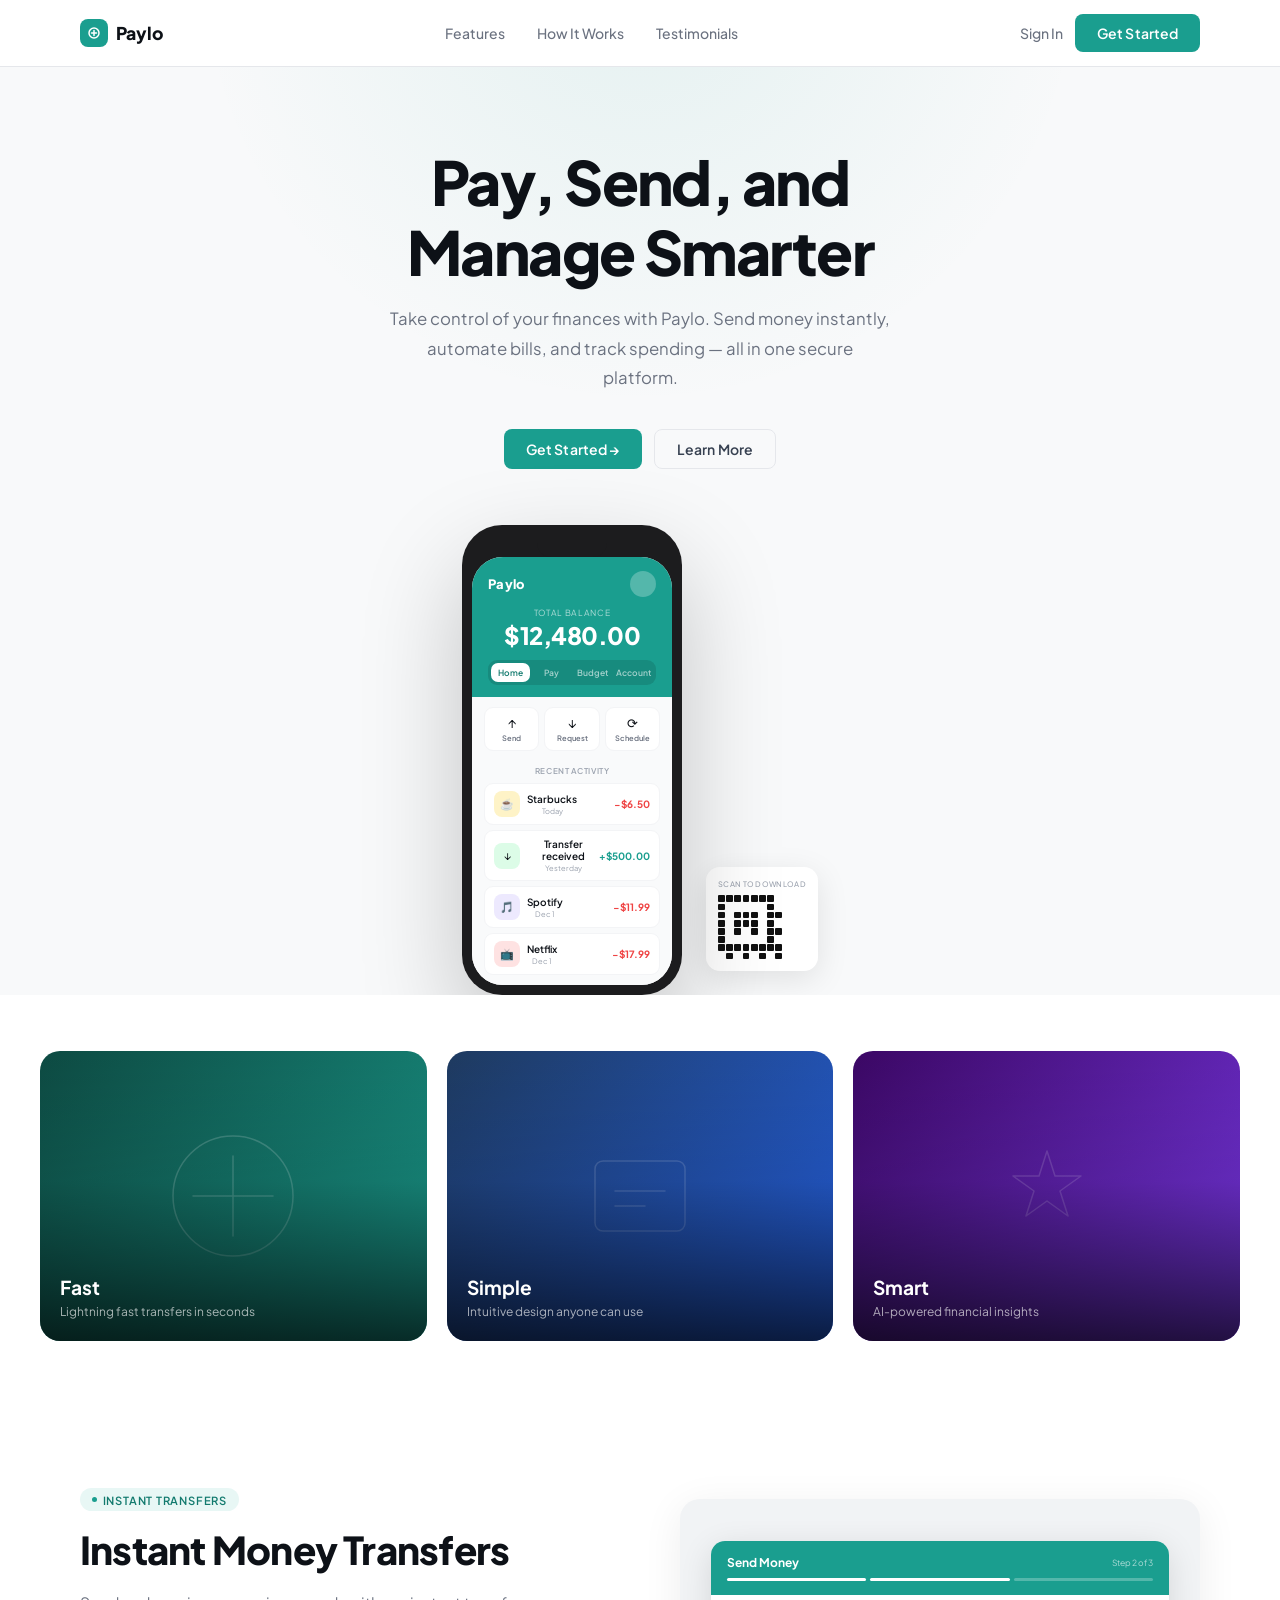
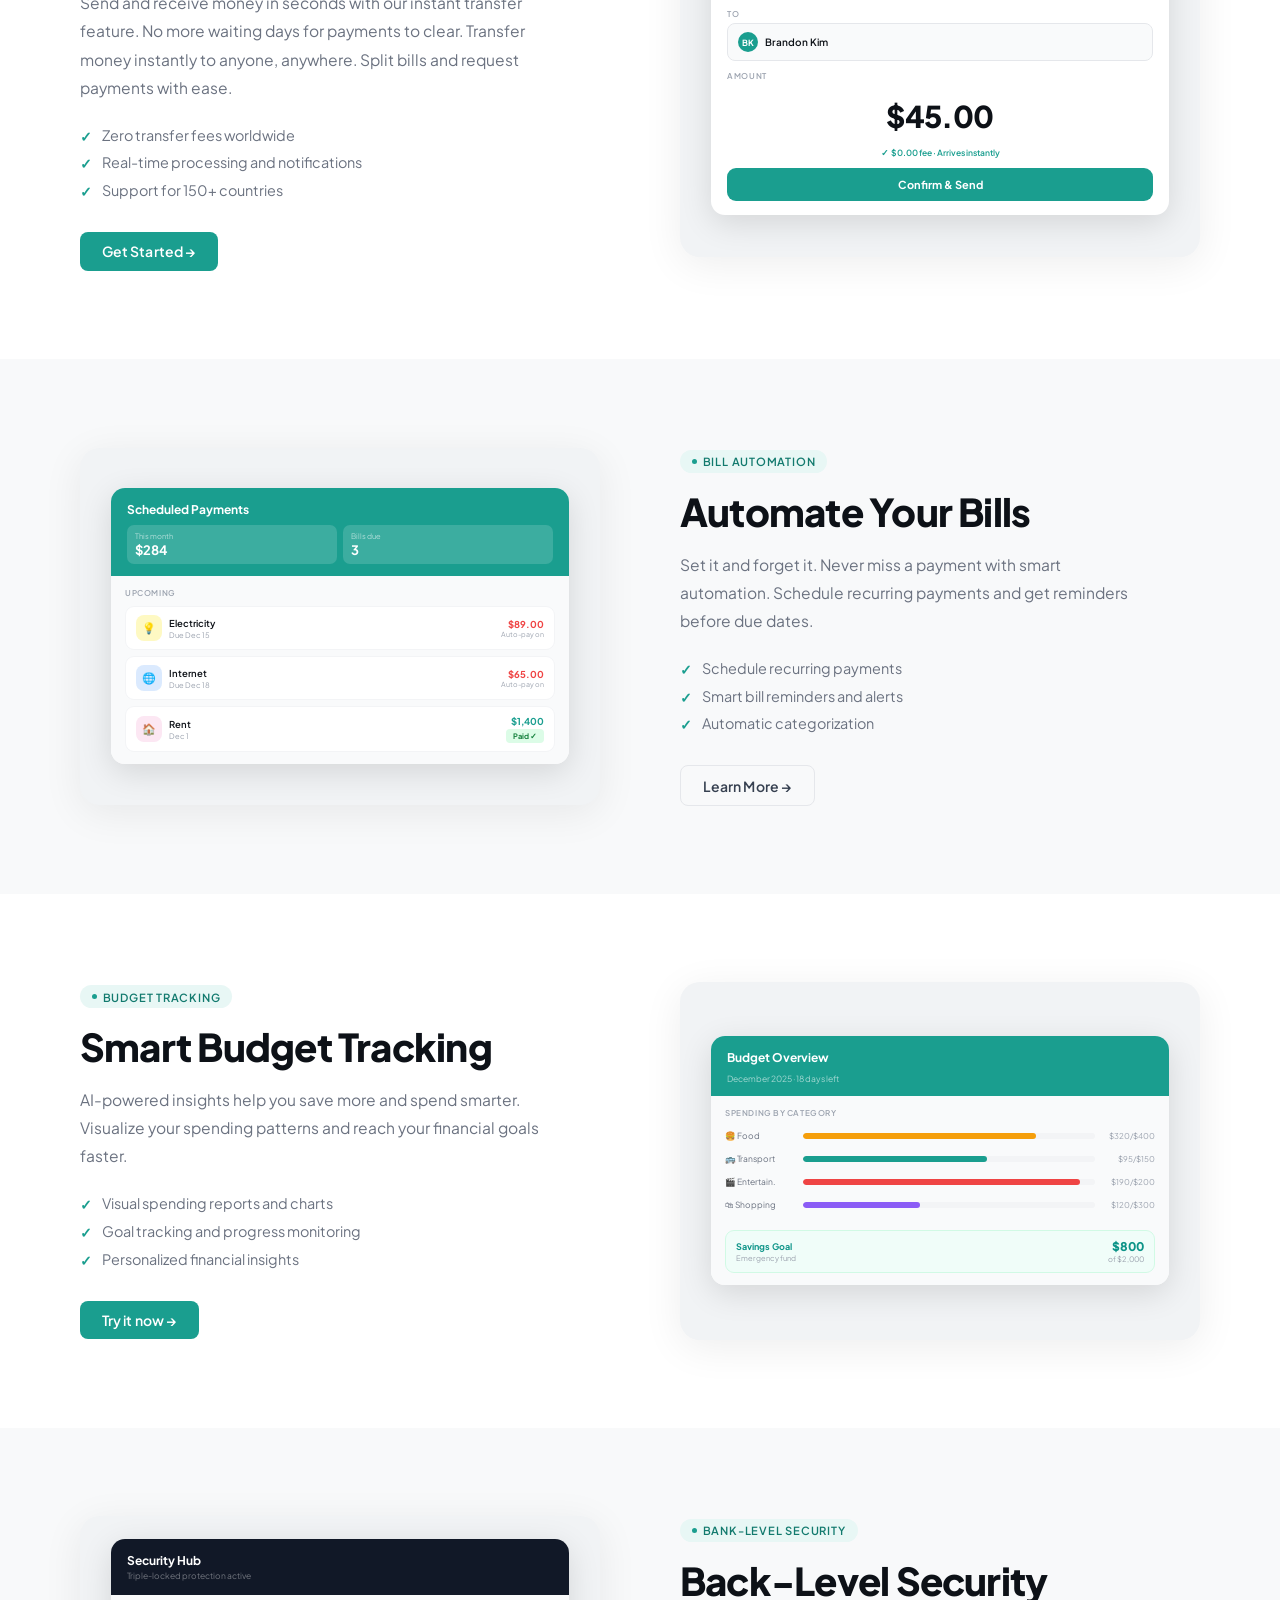
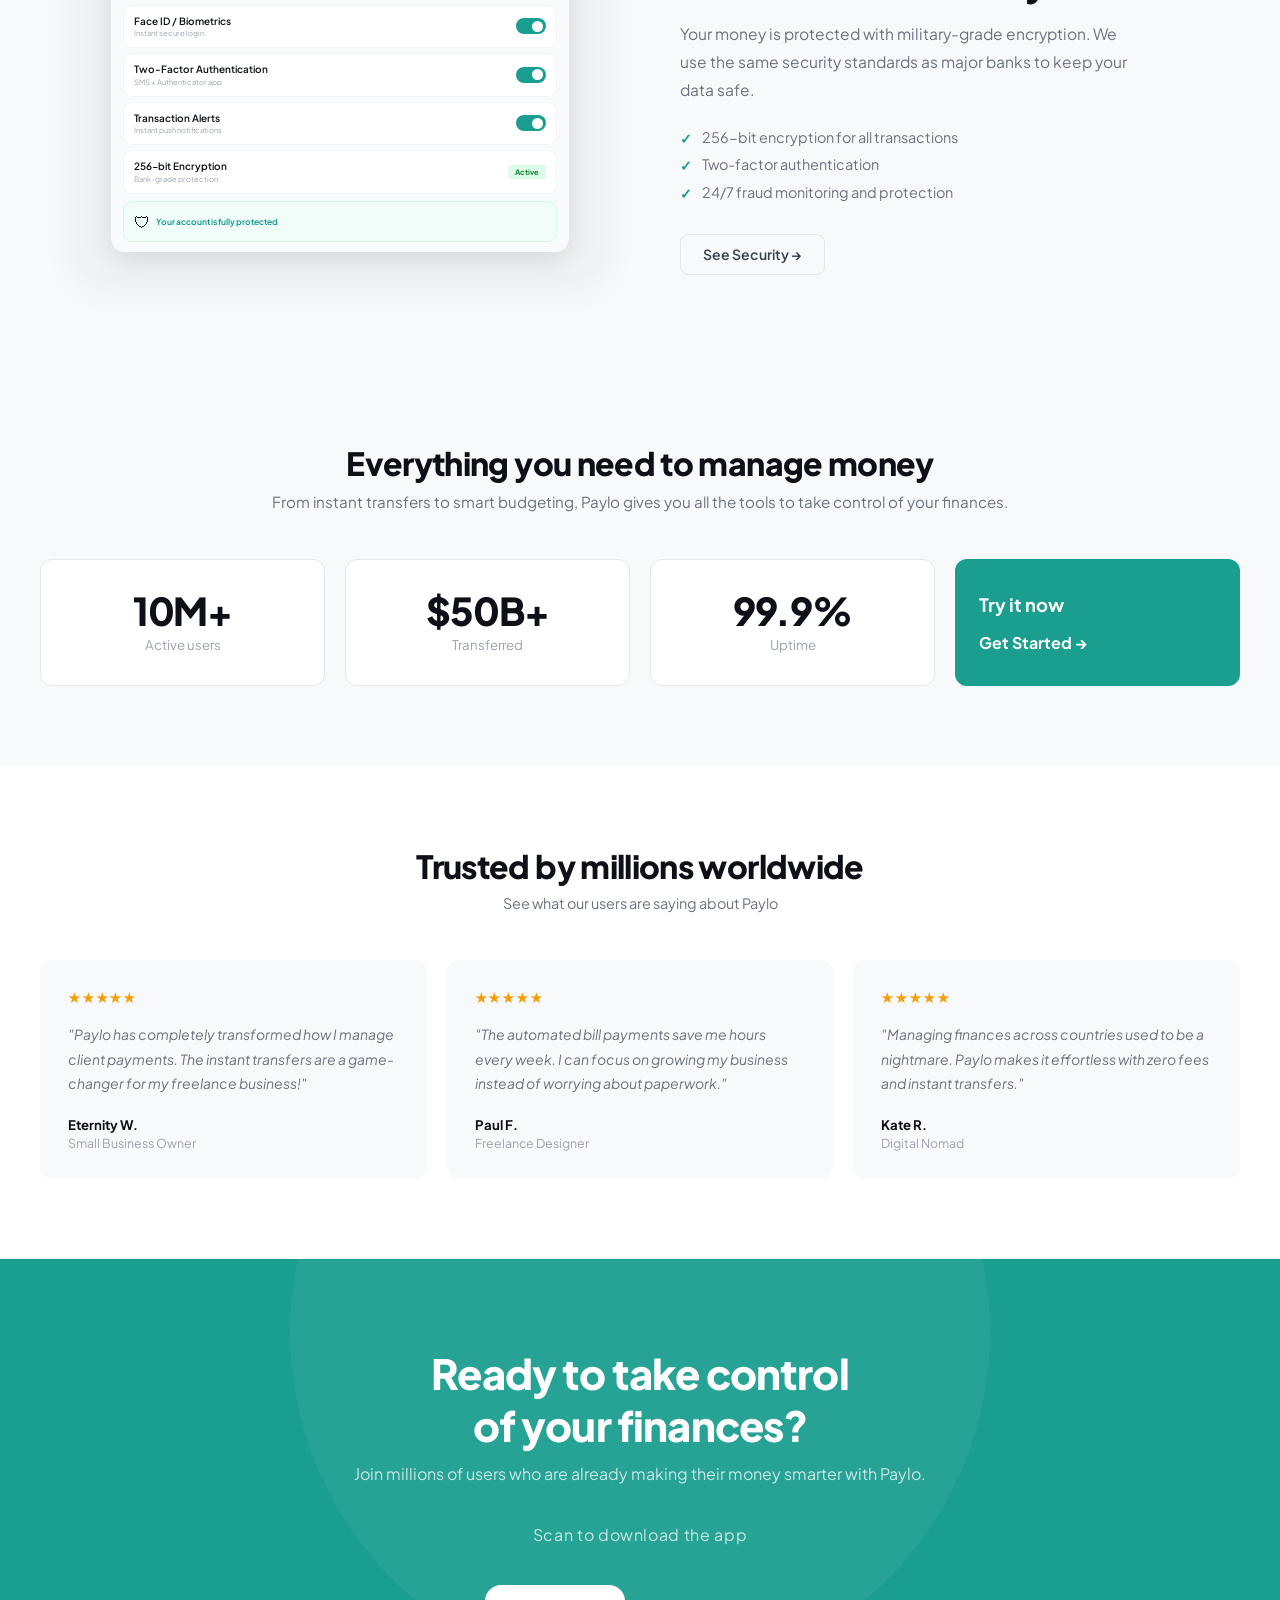
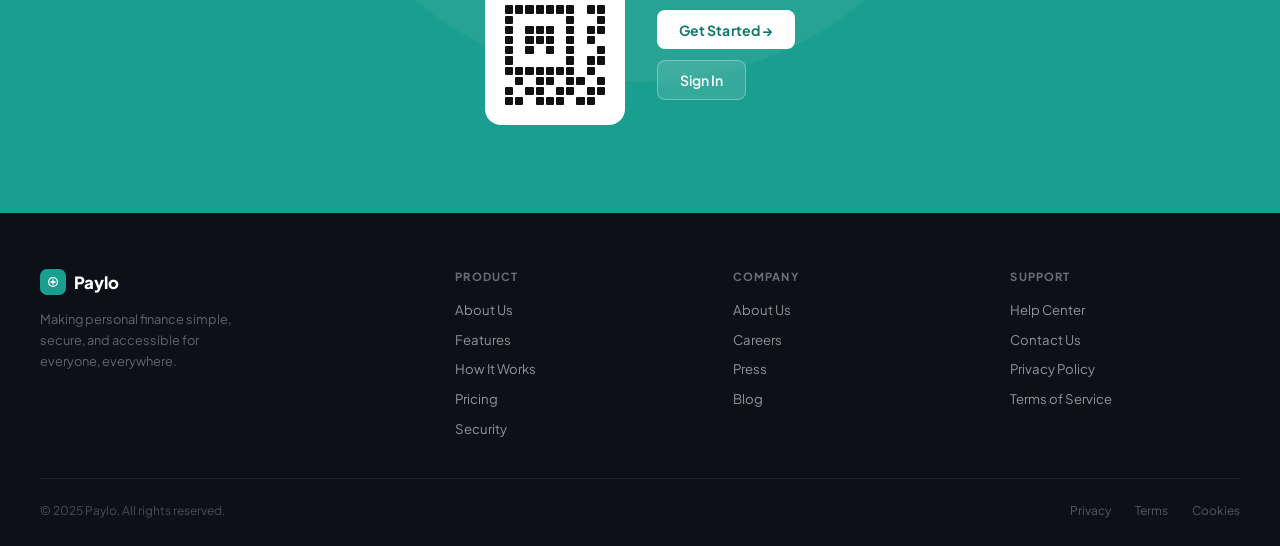
==== paylo-homepage.html @ 06b465d0 "first commit" ====
<!DOCTYPE html>
<html lang="en">
<head>
  <meta charset="UTF-8"/>
  <meta name="viewport" content="width=device-width, initial-scale=1.0"/>
  <title>Paylo — Pay, Send, and Manage Smarter</title>
  <link rel="preconnect" href="https://fonts.googleapis.com"/>
  <link rel="preconnect" href="https://fonts.gstatic.com" crossorigin/>
  <link href="https://fonts.googleapis.com/css2?family=Plus+Jakarta+Sans:wght@300;400;500;600;700;800&display=swap" rel="stylesheet"/>
  <style>
    *,*::before,*::after{box-sizing:border-box;margin:0;padding:0}
    :root{
      --teal:#1a9e8f;--teal-d:#127a6e;--teal-l:#e8f7f5;--teal-ll:#f2fbfa;
      --ink:#0d1117;--ink2:#374151;--ink3:#6b7280;--ink4:#9ca3af;
      --bg:#f8f9fa;--bg2:#f1f3f5;--white:#ffffff;--border:#e5e7eb;
      --sans:'Plus Jakarta Sans',sans-serif;
      --max:1200px;--g:clamp(1.25rem,4vw,2.5rem);
      --r:12px;--r-lg:20px;
    }
    html{scroll-behavior:smooth}
    body{font-family:var(--sans);background:var(--white);color:var(--ink);-webkit-font-smoothing:antialiased;overflow-x:hidden}

    /* ── UTILS ── */
    .wrap{max-width:var(--max);margin:0 auto;padding:0 var(--g)}
    a{text-decoration:none;color:inherit}

    .btn{display:inline-flex;align-items:center;gap:.45rem;padding:.65rem 1.35rem;border-radius:8px;font-size:.875rem;font-weight:600;font-family:var(--sans);cursor:pointer;border:none;transition:all .2s ease;white-space:nowrap;letter-spacing:.01em}
    .btn-teal{background:var(--teal);color:#fff}
    .btn-teal:hover{background:var(--teal-d);transform:translateY(-1px);box-shadow:0 6px 20px rgba(26,158,143,.3)}
    .btn-ghost{background:transparent;color:var(--ink2);border:1.5px solid var(--border)}
    .btn-ghost:hover{border-color:var(--ink3);transform:translateY(-1px)}
    .btn-white{background:#fff;color:var(--teal-d);font-weight:700}
    .btn-white:hover{background:#f0fdf9;transform:translateY(-1px)}
    .btn-ghost-w{background:rgba(255,255,255,.12);color:#fff;border:1.5px solid rgba(255,255,255,.3);backdrop-filter:blur(4px)}
    .btn-ghost-w:hover{background:rgba(255,255,255,.2)}

    .tag{display:inline-flex;align-items:center;gap:.35rem;padding:.28rem .75rem;border-radius:100px;font-size:.7rem;font-weight:600;letter-spacing:.07em;text-transform:uppercase}
    .tag-teal{background:var(--teal-l);color:var(--teal-d)}
    .tag-dot{width:5px;height:5px;border-radius:50%;background:var(--teal)}

    /* ── NAV ── */
    nav{position:sticky;top:0;z-index:200;background:rgba(255,255,255,.95);backdrop-filter:blur(16px);border-bottom:1px solid var(--border)}
    .nav-inner{display:flex;align-items:center;justify-content:space-between;padding:.85rem var(--g);max-width:var(--max);margin:0 auto}
    .logo{display:flex;align-items:center;gap:.5rem;font-weight:800;font-size:1.1rem;color:var(--ink)}
    .logo-mark{width:28px;height:28px;border-radius:8px;background:var(--teal);display:flex;align-items:center;justify-content:center}
    .logo-mark svg{width:16px;height:16px;fill:#fff}
    .nav-links{display:flex;align-items:center;gap:2rem;list-style:none}
    .nav-links a{font-size:.875rem;font-weight:500;color:var(--ink3);transition:color .15s}
    .nav-links a:hover{color:var(--ink)}
    .nav-r{display:flex;align-items:center;gap:.75rem}
    .nav-signin{font-size:.875rem;font-weight:500;color:var(--ink3);transition:color .15s}
    .nav-signin:hover{color:var(--ink)}

    /* ── HERO ── */
    .hero{background:var(--bg);padding:5rem var(--g) 0;text-align:center;position:relative;overflow:hidden}
    .hero::before{content:'';position:absolute;top:-60%;left:50%;transform:translateX(-50%);width:900px;height:900px;border-radius:50%;background:radial-gradient(ellipse,rgba(26,158,143,.09) 0%,transparent 70%);pointer-events:none}
    .hero-title{font-size:clamp(2.2rem,5.5vw,3.8rem);font-weight:800;color:var(--ink);line-height:1.15;letter-spacing:-.025em;margin-bottom:1.1rem;animation:fadeUp .7s .1s both}
    .hero-sub{font-size:1.05rem;color:var(--ink3);max-width:500px;margin:0 auto 2.25rem;line-height:1.75;font-weight:400;animation:fadeUp .7s .22s both}
    .hero-btns{display:flex;gap:.75rem;justify-content:center;flex-wrap:wrap;margin-bottom:3.5rem;animation:fadeUp .7s .34s both}

    /* Hero visual */
    .hero-visual{display:flex;justify-content:center;align-items:flex-end;gap:1.5rem;position:relative;animation:fadeUp .8s .45s both}

    /* Phone frame */
    .phone-frame{width:220px;background:#1c1c1e;border-radius:40px;padding:10px;box-shadow:0 40px 100px rgba(0,0,0,.22),0 0 0 1px rgba(255,255,255,.05);position:relative;z-index:2}
    .phone-screen{background:#fff;border-radius:31px;overflow:hidden}
    .phone-notch{width:70px;height:22px;background:#1c1c1e;border-radius:0 0 14px 14px;margin:0 auto;position:relative;z-index:1}

    /* App UI inside phone */
    .app-header{background:var(--teal);padding:14px 16px 12px}
    .app-topbar{display:flex;justify-content:space-between;align-items:center;margin-bottom:10px}
    .app-logo-txt{font-weight:800;font-size:13px;color:#fff;letter-spacing:.02em}
    .app-avatar{width:26px;height:26px;border-radius:50%;background:rgba(255,255,255,.25)}
    .app-bal-label{font-size:8.5px;color:rgba(255,255,255,.65);letter-spacing:.08em;text-transform:uppercase;margin-bottom:2px}
    .app-bal{font-size:24px;font-weight:800;color:#fff;letter-spacing:-.02em}
    .app-tabs{display:flex;background:rgba(0,0,0,.12);border-radius:9px;padding:3px;gap:2px;margin-top:10px}
    .app-tab{flex:1;text-align:center;padding:4px 0;border-radius:7px;font-size:8.5px;font-weight:600;color:rgba(255,255,255,.6)}
    .app-tab.on{background:#fff;color:var(--teal-d)}
    .app-body{padding:10px 12px;display:flex;flex-direction:column;gap:5px;background:#f9fafb}
    .app-section-label{font-size:8px;font-weight:600;color:var(--ink4);letter-spacing:.07em;text-transform:uppercase;margin:4px 0 2px;padding:0 2px}
    .app-row{display:flex;justify-content:space-between;align-items:center;padding:7px 9px;background:#fff;border-radius:9px;border:1px solid #f3f4f6}
    .app-row-l{display:flex;align-items:center;gap:7px}
    .app-icon{width:26px;height:26px;border-radius:8px;flex-shrink:0;display:flex;align-items:center;justify-content:center;font-size:11px}
    .app-tx-name{font-size:10px;font-weight:600;color:var(--ink)}
    .app-tx-date{font-size:7.5px;color:var(--ink4);margin-top:1px}
    .app-amt{font-size:10px;font-weight:700}
    .app-neg{color:#ef4444}.app-pos{color:var(--teal)}

    /* Quick actions row */
    .app-actions{display:flex;gap:5px;margin-bottom:6px}
    .app-action{flex:1;background:#fff;border:1px solid #f3f4f6;border-radius:9px;padding:7px 4px;text-align:center}
    .app-action-icon{font-size:13px;margin-bottom:2px}
    .app-action-label{font-size:7.5px;font-weight:600;color:var(--ink3)}

    /* QR card */
    .qr-card{background:#fff;border-radius:14px;padding:12px;box-shadow:0 8px 32px rgba(0,0,0,.1);align-self:flex-end;margin-bottom:1.5rem}
    .qr-label{font-size:7.5px;color:var(--ink4);text-align:center;margin-bottom:6px;letter-spacing:.04em;text-transform:uppercase;font-weight:500}
    .qr{width:64px;height:64px;display:grid;grid-template-columns:repeat(8,1fr);gap:1.5px}
    .qb{background:#111;border-radius:1px}.qw{background:transparent}

    /* ── FEATURES INTRO (3 cards) ── */
    .feat-intro{padding:3.5rem var(--g);background:#fff}
    .feat-cards{display:grid;grid-template-columns:repeat(3,1fr);gap:1.25rem;max-width:var(--max);margin:0 auto}
    .feat-card{border-radius:var(--r-lg);overflow:hidden;aspect-ratio:4/3;position:relative;cursor:default}
    .feat-card-bg{position:absolute;inset:0}
    .feat-card-overlay{position:absolute;inset:0;background:linear-gradient(to top,rgba(0,0,0,.72) 0%,rgba(0,0,0,.1) 55%,transparent 100%)}
    .feat-card-text{position:absolute;bottom:0;left:0;right:0;padding:1.5rem 1.25rem 1.25rem}
    .feat-card-text h3{font-size:1.2rem;font-weight:700;color:#fff;margin-bottom:.3rem}
    .feat-card-text p{font-size:.75rem;color:rgba(255,255,255,.65);line-height:1.5}

    /* ── FEATURE ROW BASE ── */
    .feat-row{padding:5.5rem var(--g)}
    .feat-row:nth-child(odd){background:var(--bg)}
    .feat-row-inner{max-width:var(--max);margin:0 auto;display:grid;grid-template-columns:1fr 1fr;gap:5rem;align-items:center}
    .feat-row-inner.rev{direction:rtl}.feat-row-inner.rev>*{direction:ltr}

    .feat-copy{}
    .feat-copy h2{font-size:clamp(1.8rem,3vw,2.5rem);font-weight:800;color:var(--ink);line-height:1.2;letter-spacing:-.02em;margin-bottom:1rem}
    .feat-copy p{font-size:.975rem;color:var(--ink3);line-height:1.8;margin-bottom:1.5rem;max-width:460px}
    .check-list{list-style:none;display:flex;flex-direction:column;gap:.55rem;margin-bottom:2rem}
    .check-list li{display:flex;align-items:flex-start;gap:.6rem;font-size:.9rem;color:var(--ink3)}
    .check-list li::before{content:'✓';color:var(--teal);font-weight:700;font-size:.85rem;flex-shrink:0;margin-top:.12rem}

    .feat-visual{border-radius:var(--r-lg);overflow:hidden;aspect-ratio:16/11;background:var(--bg2);display:flex;align-items:center;justify-content:center;position:relative;box-shadow:0 8px 40px rgba(0,0,0,.07)}

    /* ── MOCK SCREENS for feature rows ── */
    .mock{font-family:var(--sans);font-size:11px;width:88%;border-radius:14px;overflow:hidden;box-shadow:0 8px 32px rgba(0,0,0,.12);background:#fff}
    .mock-hd{background:var(--teal);padding:14px 16px 12px;color:#fff}
    .mock-hd-title{font-size:12px;font-weight:700;color:#fff;margin-bottom:8px}
    .mock-hd-row{display:flex;gap:6px}
    .mock-hd-chip{flex:1;background:rgba(255,255,255,.15);border-radius:7px;padding:6px 8px}
    .mock-hd-chip-label{font-size:7.5px;color:rgba(255,255,255,.6)}
    .mock-hd-chip-val{font-size:13px;font-weight:700;color:#fff;margin-top:1px}
    .mock-bd{padding:12px 14px;display:flex;flex-direction:column;gap:6px;background:#f9fafb}
    .mock-row{display:flex;justify-content:space-between;align-items:center;padding:8px 10px;background:#fff;border-radius:9px;border:1px solid #f3f4f6}
    .mock-row-l{display:flex;align-items:center;gap:7px}
    .mock-ic{width:26px;height:26px;border-radius:8px;flex-shrink:0;display:flex;align-items:center;justify-content:center;font-size:11px}
    .mock-name{font-size:9.5px;font-weight:600;color:var(--ink)}
    .mock-sub{font-size:7.5px;color:var(--ink4);margin-top:1px}
    .mock-amt{font-size:9.5px;font-weight:700}
    .mock-neg{color:#ef4444}.mock-pos{color:var(--teal)}
    .mock-badge{font-size:7.5px;font-weight:700;padding:2px 7px;border-radius:4px}
    .mock-badge-g{background:#dcfce7;color:#15803d}
    .mock-badge-y{background:#fef9c3;color:#a16207}

    /* Send flow mock */
    .send-mock{font-family:var(--sans);font-size:11px;width:88%;border-radius:14px;overflow:hidden;box-shadow:0 8px 32px rgba(0,0,0,.12);background:#fff}
    .send-hd{background:var(--teal);padding:14px 16px;color:#fff}
    .send-hd-top{display:flex;justify-content:space-between;align-items:center;margin-bottom:8px}
    .send-hd-title{font-size:12px;font-weight:700;color:#fff}
    .send-step-indicator{font-size:8.5px;color:rgba(255,255,255,.65)}
    .send-steps{display:flex;gap:4px}
    .send-step{height:3px;flex:1;border-radius:2px;background:rgba(255,255,255,.25)}
    .send-step.on{background:#fff}
    .send-bd{padding:14px 16px}
    .send-field-label{font-size:8px;font-weight:600;color:var(--ink4);letter-spacing:.08em;text-transform:uppercase;margin-bottom:4px}
    .send-field{display:flex;align-items:center;gap:7px;background:#f9fafb;border:1px solid var(--border);border-radius:8px;padding:8px 10px;margin-bottom:10px}
    .send-field-avatar{width:20px;height:20px;border-radius:50%;background:var(--teal);display:flex;align-items:center;justify-content:center;font-size:8.5px;color:#fff;font-weight:700;flex-shrink:0}
    .send-field-val{font-size:10px;font-weight:600;color:var(--ink)}
    .send-amount{font-size:30px;font-weight:800;color:var(--ink);text-align:center;padding:12px 0;letter-spacing:-.02em}
    .send-fee{text-align:center;font-size:8.5px;font-weight:600;color:var(--teal);margin-bottom:10px;display:flex;align-items:center;justify-content:center;gap:.3rem}
    .send-btn{background:var(--teal);color:#fff;border:none;width:100%;padding:10px;border-radius:9px;font-size:11px;font-weight:700;font-family:var(--sans);cursor:pointer;transition:background .2s}
    .send-btn:hover{background:var(--teal-d)}

    /* Budget mock */
    .bud-bar-row{display:flex;align-items:center;gap:8px;margin-bottom:6px}
    .bud-cat{width:70px;font-size:8.5px;color:var(--ink3);flex-shrink:0}
    .bud-track{flex:1;height:6px;background:#f3f4f6;border-radius:3px;overflow:hidden}
    .bud-fill{height:100%;border-radius:3px;transition:width .6s ease}
    .bud-val{font-size:8px;color:var(--ink4);width:52px;text-align:right;flex-shrink:0}

    /* Security mock */
    .sec-mock{font-family:var(--sans);font-size:11px;width:88%;border-radius:14px;overflow:hidden;box-shadow:0 8px 32px rgba(0,0,0,.12)}
    .sec-hd{background:#111827;padding:14px 16px}
    .sec-hd-title{font-size:12px;font-weight:700;color:#fff;margin-bottom:2px}
    .sec-hd-sub{font-size:8.5px;color:rgba(255,255,255,.4)}
    .sec-bd{padding:10px 12px;display:flex;flex-direction:column;gap:5px;background:#f9fafb}
    .sec-row{display:flex;justify-content:space-between;align-items:center;padding:9px 10px;background:#fff;border-radius:9px;border:1px solid #f3f4f6}
    .sec-row-label{font-size:10px;font-weight:600;color:var(--ink)}
    .sec-row-sub{font-size:7.5px;color:var(--ink4);margin-top:1.5px}
    .toggle{width:30px;height:16px;border-radius:8px;background:var(--teal);position:relative;flex-shrink:0}
    .toggle::after{content:'';position:absolute;top:2.5px;right:2.5px;width:11px;height:11px;border-radius:50%;background:#fff;transition:right .2s}
    .sec-chip{font-size:7.5px;font-weight:700;padding:2px 7px;border-radius:4px;background:#dcfce7;color:#15803d}
    .sec-footer{display:flex;align-items:center;gap:6px;padding:9px 10px;background:#f0fdf9;border-radius:9px;border:1px solid #d1fae5;margin-top:2px}
    .sec-footer-txt{font-size:8.5px;font-weight:600;color:#0d9488}

    /* ── STATS ── */
    .stats{padding:5rem var(--g);background:var(--bg)}
    .stats-inner{max-width:var(--max);margin:0 auto;text-align:center}
    .stats-heading{font-size:clamp(1.5rem,2.5vw,2rem);font-weight:800;color:var(--ink);margin-bottom:.6rem;letter-spacing:-.02em}
    .stats-sub{font-size:.95rem;color:var(--ink3);margin-bottom:3rem}
    .stats-grid{display:grid;grid-template-columns:repeat(4,1fr);gap:1.25rem}
    .stat-box{background:var(--white);border:1px solid var(--border);border-radius:var(--r);padding:2rem 1.5rem}
    .stat-num{font-size:2.4rem;font-weight:800;color:var(--ink);letter-spacing:-.03em;line-height:1;margin-bottom:.35rem}
    .stat-lbl{font-size:.83rem;color:var(--ink4)}
    .stat-cta{background:var(--teal);border-radius:var(--r);padding:2rem 1.5rem;display:flex;flex-direction:column;align-items:flex-start;justify-content:center;gap:.9rem}
    .stat-cta p{font-size:1.15rem;font-weight:700;color:#fff;line-height:1.3}
    .stat-cta a{display:flex;align-items:center;gap:.4rem;font-size:1rem;font-weight:700;color:#fff;text-decoration:none}

    /* ── TESTIMONIALS ── */
    .testi{padding:5rem var(--g);background:var(--white)}
    .testi-inner{max-width:var(--max);margin:0 auto;text-align:center}
    .testi-heading{font-size:clamp(1.5rem,2.5vw,2rem);font-weight:800;color:var(--ink);margin-bottom:.5rem;letter-spacing:-.02em}
    .testi-sub{font-size:.9rem;color:var(--ink3);margin-bottom:3rem}
    .testi-grid{display:grid;grid-template-columns:repeat(3,1fr);gap:1.25rem;text-align:left}
    .testi-card{background:var(--bg);border-radius:var(--r);padding:1.75rem}
    .stars{color:#f59e0b;font-size:.9rem;letter-spacing:.05rem;margin-bottom:1rem}
    .testi-body{font-size:.875rem;color:var(--ink3);line-height:1.75;font-style:italic;margin-bottom:1.25rem}
    .testi-name{font-size:.825rem;font-weight:700;color:var(--ink)}
    .testi-role{font-size:.775rem;color:var(--ink4);margin-top:.15rem}

    /* ── CTA BANNER ── */
    .cta-banner{background:var(--teal);padding:5.5rem var(--g);text-align:center;position:relative;overflow:hidden}
    .cta-banner::before{content:'';position:absolute;top:-50%;left:50%;transform:translateX(-50%);width:700px;height:700px;border-radius:50%;background:rgba(255,255,255,.05);pointer-events:none}
    .cta-banner h2{font-size:clamp(1.8rem,3.5vw,2.6rem);font-weight:800;color:#fff;letter-spacing:-.02em;margin-bottom:.75rem;position:relative}
    .cta-banner p{font-size:1rem;color:rgba(255,255,255,.75);margin-bottom:2.5rem;position:relative}
    .cta-scan-label{font-size:.78rem;color:rgba(255,255,255,.6);margin-bottom:1rem;letter-spacing:.04em;position:relative}
    .cta-qr-wrap{display:flex;align-items:center;justify-content:center;gap:2rem;flex-wrap:wrap;position:relative}
    .cta-qr-box{background:#fff;border-radius:16px;padding:1.25rem;display:inline-block}
    .qr-lg{width:100px;height:100px;display:grid;grid-template-columns:repeat(10,1fr);gap:2px}
    .cta-btns{display:flex;flex-direction:column;align-items:flex-start;gap:.65rem}

    /* ── FOOTER ── */
    footer{background:#0d1117;padding:3.5rem var(--g) 1.75rem}
    .foot-inner{max-width:var(--max);margin:0 auto}
    .foot-top{display:grid;grid-template-columns:1.6fr 1fr 1fr 1fr;gap:3rem;padding-bottom:2.5rem;border-bottom:1px solid rgba(255,255,255,.07)}
    .foot-logo{display:flex;align-items:center;gap:.5rem;font-weight:800;font-size:1.05rem;color:#fff;margin-bottom:.85rem}
    .foot-logo-mark{width:26px;height:26px;background:var(--teal);border-radius:7px;display:flex;align-items:center;justify-content:center}
    .foot-logo-mark svg{width:14px;height:14px;fill:#fff}
    .foot-tagline{font-size:.8rem;color:rgba(255,255,255,.35);line-height:1.65;max-width:210px}
    .foot-col h4{font-size:.7rem;font-weight:700;letter-spacing:.1em;text-transform:uppercase;color:rgba(255,255,255,.4);margin-bottom:.9rem}
    .foot-col ul{list-style:none;display:flex;flex-direction:column;gap:.55rem}
    .foot-col a{font-size:.825rem;color:rgba(255,255,255,.55);transition:color .15s}
    .foot-col a:hover{color:#fff}
    .foot-bottom{display:flex;justify-content:space-between;align-items:center;padding-top:1.5rem;flex-wrap:wrap;gap:1rem}
    .foot-copy{font-size:.75rem;color:rgba(255,255,255,.25)}
    .foot-links{display:flex;gap:1.5rem}
    .foot-links a{font-size:.75rem;color:rgba(255,255,255,.3);transition:color .15s}
    .foot-links a:hover{color:rgba(255,255,255,.6)}

    /* ── ANIMATIONS ── */
    @keyframes fadeUp{from{opacity:0;transform:translateY(20px)}to{opacity:1;transform:translateY(0)}}
    .reveal{opacity:0;transform:translateY(22px);transition:opacity .65s ease,transform .65s ease}
    .reveal.in{opacity:1;transform:translateY(0)}
    .d1{transition-delay:.1s}.d2{transition-delay:.2s}.d3{transition-delay:.3s}

    /* ── RESPONSIVE ── */
    @media(max-width:960px){
      .feat-cards{grid-template-columns:1fr}
      .feat-row-inner{grid-template-columns:1fr;gap:2.5rem}
      .feat-row-inner.rev{direction:ltr}
      .stats-grid{grid-template-columns:1fr 1fr}
      .testi-grid{grid-template-columns:1fr}
      .foot-top{grid-template-columns:1fr 1fr;gap:2rem}
      .nav-links{display:none}
    }
    @media(max-width:600px){
      .stats-grid{grid-template-columns:1fr}
      .foot-top{grid-template-columns:1fr}
      .hero-visual{flex-direction:column;align-items:center}
      .phone-frame{width:180px}
      .feat-cards{grid-template-columns:1fr}
    }
  </style>
</head>
<body>

<!-- ── NAV ── -->
<nav>
  <div class="nav-inner">
    <a class="logo" href="#">
      <div class="logo-mark"><svg viewBox="0 0 16 16"><path d="M3 8a5 5 0 1 1 10 0A5 5 0 0 1 3 8zm5-2.5v5m-2.5-2.5h5" stroke="#fff" stroke-width="1.5" stroke-linecap="round" fill="none"/></svg></div>
      Paylo
    </a>
    <ul class="nav-links">
      <li><a href="#features">Features</a></li>
      <li><a href="#how-it-works">How It Works</a></li>
      <li><a href="#testimonials">Testimonials</a></li>
    </ul>
    <div class="nav-r">
      <a class="nav-signin" href="#">Sign In</a>
      <a class="btn btn-teal" href="#">Get Started</a>
    </div>
  </div>
</nav>

<!-- ── HERO ── -->
<section class="hero">
  <div class="wrap" style="position:relative">
    <h1 class="hero-title">Pay, Send, and<br>Manage Smarter</h1>
    <p class="hero-sub">Take control of your finances with Paylo. Send money instantly, automate bills, and track spending — all in one secure platform.</p>
    <div class="hero-btns">
      <a class="btn btn-teal" href="#">Get Started →</a>
      <a class="btn btn-ghost" href="#how-it-works">Learn More</a>
    </div>

    <!-- Hero visual: phone + QR -->
    <div class="hero-visual">
      <!-- Phone -->
      <div class="phone-frame">
        <div class="phone-notch"></div>
        <div class="phone-screen">
          <div class="app-header">
            <div class="app-topbar">
              <span class="app-logo-txt">Paylo</span>
              <div class="app-avatar"></div>
            </div>
            <div class="app-bal-label">Total Balance</div>
            <div class="app-bal">$12,480.00</div>
            <div class="app-tabs">
              <div class="app-tab on">Home</div>
              <div class="app-tab">Pay</div>
              <div class="app-tab">Budget</div>
              <div class="app-tab">Account</div>
            </div>
          </div>
          <div class="app-body">
            <div class="app-actions">
              <div class="app-action"><div class="app-action-icon">↑</div><div class="app-action-label">Send</div></div>
              <div class="app-action"><div class="app-action-icon">↓</div><div class="app-action-label">Request</div></div>
              <div class="app-action"><div class="app-action-icon">⟳</div><div class="app-action-label">Schedule</div></div>
            </div>
            <div class="app-section-label">Recent activity</div>
            <div class="app-row">
              <div class="app-row-l">
                <div class="app-icon" style="background:#fef3c7">☕</div>
                <div><div class="app-tx-name">Starbucks</div><div class="app-tx-date">Today</div></div>
              </div>
              <div class="app-amt app-neg">−$6.50</div>
            </div>
            <div class="app-row">
              <div class="app-row-l">
                <div class="app-icon" style="background:#dcfce7">↓</div>
                <div><div class="app-tx-name">Transfer received</div><div class="app-tx-date">Yesterday</div></div>
              </div>
              <div class="app-amt app-pos">+$500.00</div>
            </div>
            <div class="app-row">
              <div class="app-row-l">
                <div class="app-icon" style="background:#ede9fe">🎵</div>
                <div><div class="app-tx-name">Spotify</div><div class="app-tx-date">Dec 1</div></div>
              </div>
              <div class="app-amt app-neg">−$11.99</div>
            </div>
            <div class="app-row">
              <div class="app-row-l">
                <div class="app-icon" style="background:#fee2e2">📺</div>
                <div><div class="app-tx-name">Netflix</div><div class="app-tx-date">Dec 1</div></div>
              </div>
              <div class="app-amt app-neg">−$17.99</div>
            </div>
          </div>
        </div>
      </div>

      <!-- QR -->
      <div class="qr-card">
        <div class="qr-label">Scan to download</div>
        <div class="qr">
          <div class="qb"></div><div class="qb"></div><div class="qb"></div><div class="qb"></div><div class="qb"></div><div class="qb"></div><div class="qb"></div><div class="qw"></div>
          <div class="qb"></div><div class="qw"></div><div class="qw"></div><div class="qw"></div><div class="qw"></div><div class="qw"></div><div class="qb"></div><div class="qw"></div>
          <div class="qb"></div><div class="qw"></div><div class="qb"></div><div class="qb"></div><div class="qb"></div><div class="qw"></div><div class="qb"></div><div class="qb"></div>
          <div class="qb"></div><div class="qw"></div><div class="qb"></div><div class="qb"></div><div class="qb"></div><div class="qw"></div><div class="qb"></div><div class="qw"></div>
          <div class="qb"></div><div class="qw"></div><div class="qb"></div><div class="qw"></div><div class="qb"></div><div class="qw"></div><div class="qb"></div><div class="qb"></div>
          <div class="qb"></div><div class="qw"></div><div class="qw"></div><div class="qw"></div><div class="qw"></div><div class="qw"></div><div class="qb"></div><div class="qw"></div>
          <div class="qb"></div><div class="qb"></div><div class="qb"></div><div class="qb"></div><div class="qb"></div><div class="qb"></div><div class="qb"></div><div class="qb"></div>
          <div class="qw"></div><div class="qb"></div><div class="qw"></div><div class="qb"></div><div class="qw"></div><div class="qb"></div><div class="qw"></div><div class="qb"></div>
        </div>
      </div>
    </div>
  </div>
</section>

<!-- ── FEAT INTRO CARDS ── -->
<section class="feat-intro" id="features">
  <div class="feat-cards">
    <div class="feat-card reveal">
      <div class="feat-card-bg" style="background:linear-gradient(135deg,#0d4a42 0%,#1a9e8f 100%)">
        <div style="position:absolute;inset:0;display:flex;align-items:center;justify-content:center;opacity:.18">
          <svg width="140" height="140" viewBox="0 0 140 140" fill="none"><circle cx="70" cy="70" r="60" stroke="white" stroke-width="1.5"/><path d="M70 30v80M30 70h80" stroke="white" stroke-width="1.5" stroke-linecap="round"/></svg>
        </div>
      </div>
      <div class="feat-card-overlay"></div>
      <div class="feat-card-text">
        <h3>Fast</h3>
        <p>Lightning fast transfers in seconds</p>
      </div>
    </div>
    <div class="feat-card reveal d1">
      <div class="feat-card-bg" style="background:linear-gradient(135deg,#1e3a5f 0%,#2563eb 100%)">
        <div style="position:absolute;inset:0;display:flex;align-items:center;justify-content:center;opacity:.15">
          <svg width="140" height="140" viewBox="0 0 140 140" fill="none"><rect x="25" y="35" width="90" height="70" rx="8" stroke="white" stroke-width="1.5"/><path d="M45 65h50M45 80h30" stroke="white" stroke-width="1.5" stroke-linecap="round"/></svg>
        </div>
      </div>
      <div class="feat-card-overlay"></div>
      <div class="feat-card-text">
        <h3>Simple</h3>
        <p>Intuitive design anyone can use</p>
      </div>
    </div>
    <div class="feat-card reveal d2">
      <div class="feat-card-bg" style="background:linear-gradient(135deg,#3b0764 0%,#7c3aed 100%)">
        <div style="position:absolute;inset:0;display:flex;align-items:center;justify-content:center;opacity:.15">
          <svg width="140" height="140" viewBox="0 0 140 140" fill="none"><path d="M70 25l8 25h26l-21 15 8 25-21-15-21 15 8-25-21-15h26z" stroke="white" stroke-width="1.5" stroke-linejoin="round"/></svg>
        </div>
      </div>
      <div class="feat-card-overlay"></div>
      <div class="feat-card-text">
        <h3>Smart</h3>
        <p>AI-powered financial insights</p>
      </div>
    </div>
  </div>
</section>

<!-- ── FEAT: INSTANT TRANSFERS ── -->
<section class="feat-row" id="how-it-works">
  <div class="feat-row-inner wrap">
    <div class="feat-copy reveal">
      <div class="tag tag-teal" style="margin-bottom:1rem"><span class="tag-dot"></span> Instant Transfers</div>
      <h2>Instant Money Transfers</h2>
      <p>Send and receive money in seconds with our instant transfer feature. No more waiting days for payments to clear. Transfer money instantly to anyone, anywhere. Split bills and request payments with ease.</p>
      <ul class="check-list">
        <li>Zero transfer fees worldwide</li>
        <li>Real-time processing and notifications</li>
        <li>Support for 150+ countries</li>
      </ul>
      <a class="btn btn-teal" href="#">Get Started →</a>
    </div>
    <div class="feat-visual reveal d1">
      <div class="send-mock">
        <div class="send-hd">
          <div class="send-hd-top">
            <span class="send-hd-title">Send Money</span>
            <span class="send-step-indicator">Step 2 of 3</span>
          </div>
          <div class="send-steps">
            <div class="send-step on"></div>
            <div class="send-step on"></div>
            <div class="send-step"></div>
          </div>
        </div>
        <div class="send-bd">
          <div class="send-field-label">To</div>
          <div class="send-field">
            <div class="send-field-avatar">BK</div>
            <div class="send-field-val">Brandon Kim</div>
          </div>
          <div class="send-field-label">Amount</div>
          <div class="send-amount">$45.00</div>
          <div class="send-fee">✓ &nbsp;$0.00 fee · Arrives instantly</div>
          <button class="send-btn">Confirm &amp; Send</button>
        </div>
      </div>
    </div>
  </div>
</section>

<!-- ── FEAT: AUTOMATE BILLS ── -->
<section class="feat-row">
  <div class="feat-row-inner rev wrap">
    <div class="feat-copy reveal">
      <div class="tag tag-teal" style="margin-bottom:1rem"><span class="tag-dot"></span> Bill Automation</div>
      <h2>Automate Your Bills</h2>
      <p>Set it and forget it. Never miss a payment with smart automation. Schedule recurring payments and get reminders before due dates.</p>
      <ul class="check-list">
        <li>Schedule recurring payments</li>
        <li>Smart bill reminders and alerts</li>
        <li>Automatic categorization</li>
      </ul>
      <a class="btn btn-ghost" href="#">Learn More →</a>
    </div>
    <div class="feat-visual reveal d1">
      <div class="mock">
        <div class="mock-hd">
          <div class="mock-hd-title">Scheduled Payments</div>
          <div class="mock-hd-row">
            <div class="mock-hd-chip"><div class="mock-hd-chip-label">This month</div><div class="mock-hd-chip-val">$284</div></div>
            <div class="mock-hd-chip"><div class="mock-hd-chip-label">Bills due</div><div class="mock-hd-chip-val">3</div></div>
          </div>
        </div>
        <div class="mock-bd">
          <div style="font-size:8px;font-weight:600;color:var(--ink4);letter-spacing:.07em;text-transform:uppercase;margin-bottom:2px">Upcoming</div>
          <div class="mock-row">
            <div class="mock-row-l"><div class="mock-ic" style="background:#fef9c3">💡</div><div><div class="mock-name">Electricity</div><div class="mock-sub">Due Dec 15</div></div></div>
            <div style="text-align:right"><div class="mock-amt mock-neg">$89.00</div><div style="font-size:7px;color:var(--ink4)">Auto-pay on</div></div>
          </div>
          <div class="mock-row">
            <div class="mock-row-l"><div class="mock-ic" style="background:#dbeafe">🌐</div><div><div class="mock-name">Internet</div><div class="mock-sub">Due Dec 18</div></div></div>
            <div style="text-align:right"><div class="mock-amt mock-neg">$65.00</div><div style="font-size:7px;color:var(--ink4)">Auto-pay on</div></div>
          </div>
          <div class="mock-row">
            <div class="mock-row-l"><div class="mock-ic" style="background:#fce7f3">🏠</div><div><div class="mock-name">Rent</div><div class="mock-sub">Dec 1</div></div></div>
            <div style="text-align:right"><div class="mock-amt" style="color:var(--teal)">$1,400</div><div class="mock-badge mock-badge-g" style="display:inline-block;margin-top:2px">Paid ✓</div></div>
          </div>
        </div>
      </div>
    </div>
  </div>
</section>

<!-- ── FEAT: BUDGET TRACKING ── -->
<section class="feat-row">
  <div class="feat-row-inner wrap">
    <div class="feat-copy reveal">
      <div class="tag tag-teal" style="margin-bottom:1rem"><span class="tag-dot"></span> Budget Tracking</div>
      <h2>Smart Budget Tracking</h2>
      <p>AI-powered insights help you save more and spend smarter. Visualize your spending patterns and reach your financial goals faster.</p>
      <ul class="check-list">
        <li>Visual spending reports and charts</li>
        <li>Goal tracking and progress monitoring</li>
        <li>Personalized financial insights</li>
      </ul>
      <a class="btn btn-teal" href="#">Try it now →</a>
    </div>
    <div class="feat-visual reveal d1">
      <div class="mock">
        <div class="mock-hd">
          <div class="mock-hd-title">Budget Overview</div>
          <div style="font-size:8.5px;color:rgba(255,255,255,.6);margin-top:3px">December 2025 · 18 days left</div>
        </div>
        <div class="mock-bd">
          <div style="font-size:8px;font-weight:600;color:var(--ink4);letter-spacing:.07em;text-transform:uppercase;margin-bottom:6px">Spending by category</div>
          <div class="bud-bar-row"><div class="bud-cat">🍔 Food</div><div class="bud-track"><div class="bud-fill" style="width:80%;background:#f59e0b"></div></div><div class="bud-val">$320/$400</div></div>
          <div class="bud-bar-row"><div class="bud-cat">🚌 Transport</div><div class="bud-track"><div class="bud-fill" style="width:63%;background:var(--teal)"></div></div><div class="bud-val">$95/$150</div></div>
          <div class="bud-bar-row"><div class="bud-cat">🎬 Entertain.</div><div class="bud-track"><div class="bud-fill" style="width:95%;background:#ef4444"></div></div><div class="bud-val">$190/$200</div></div>
          <div class="bud-bar-row"><div class="bud-cat">🛍 Shopping</div><div class="bud-track"><div class="bud-fill" style="width:40%;background:#8b5cf6"></div></div><div class="bud-val">$120/$300</div></div>
          <div style="margin-top:8px;padding:8px 10px;background:#f0fdf9;border-radius:9px;border:1px solid #d1fae5;display:flex;justify-content:space-between;align-items:center">
            <div><div style="font-size:9px;font-weight:700;color:#0d9488">Savings Goal</div><div style="font-size:7.5px;color:var(--ink4);margin-top:1px">Emergency fund</div></div>
            <div style="text-align:right"><div style="font-size:12px;font-weight:800;color:#0d9488">$800</div><div style="font-size:7.5px;color:var(--ink4)">of $2,000</div></div>
          </div>
        </div>
      </div>
    </div>
  </div>
</section>

<!-- ── FEAT: SECURITY ── -->
<section class="feat-row">
  <div class="feat-row-inner rev wrap">
    <div class="feat-copy reveal">
      <div class="tag tag-teal" style="margin-bottom:1rem"><span class="tag-dot"></span> Bank-Level Security</div>
      <h2>Back-Level Security</h2>
      <p>Your money is protected with military-grade encryption. We use the same security standards as major banks to keep your data safe.</p>
      <ul class="check-list">
        <li>256-bit encryption for all transactions</li>
        <li>Two-factor authentication</li>
        <li>24/7 fraud monitoring and protection</li>
      </ul>
      <a class="btn btn-ghost" href="#">See Security →</a>
    </div>
    <div class="feat-visual reveal d1">
      <div class="sec-mock">
        <div class="sec-hd">
          <div class="sec-hd-title">Security Hub</div>
          <div class="sec-hd-sub">Triple-locked protection active</div>
        </div>
        <div class="sec-bd">
          <div class="sec-row">
            <div><div class="sec-row-label">Face ID / Biometrics</div><div class="sec-row-sub">Instant secure login</div></div>
            <div class="toggle"></div>
          </div>
          <div class="sec-row">
            <div><div class="sec-row-label">Two-Factor Authentication</div><div class="sec-row-sub">SMS + Authenticator app</div></div>
            <div class="toggle"></div>
          </div>
          <div class="sec-row">
            <div><div class="sec-row-label">Transaction Alerts</div><div class="sec-row-sub">Instant push notifications</div></div>
            <div class="toggle"></div>
          </div>
          <div class="sec-row">
            <div><div class="sec-row-label">256-bit Encryption</div><div class="sec-row-sub">Bank-grade protection</div></div>
            <div class="sec-chip">Active</div>
          </div>
          <div class="sec-footer">
            <span style="font-size:16px">🛡</span>
            <span class="sec-footer-txt">Your account is fully protected</span>
          </div>
        </div>
      </div>
    </div>
  </div>
</section>

<!-- ── STATS ── -->
<section class="stats">
  <div class="stats-inner">
    <h2 class="stats-heading reveal">Everything you need to manage money</h2>
    <p class="stats-sub reveal d1">From instant transfers to smart budgeting, Paylo gives you all the tools to take control of your finances.</p>
    <div class="stats-grid">
      <div class="stat-box reveal"><div class="stat-num">10M+</div><div class="stat-lbl">Active users</div></div>
      <div class="stat-box reveal d1"><div class="stat-num">$50B+</div><div class="stat-lbl">Transferred</div></div>
      <div class="stat-box reveal d2"><div class="stat-num">99.9%</div><div class="stat-lbl">Uptime</div></div>
      <div class="stat-cta reveal d3"><p>Try it now</p><a href="#">Get Started →</a></div>
    </div>
  </div>
</section>

<!-- ── TESTIMONIALS ── -->
<section class="testi" id="testimonials">
  <div class="testi-inner">
    <h2 class="testi-heading reveal">Trusted by millions worldwide</h2>
    <p class="testi-sub reveal d1">See what our users are saying about Paylo</p>
    <div class="testi-grid">
      <div class="testi-card reveal">
        <div class="stars">★★★★★</div>
        <p class="testi-body">"Paylo has completely transformed how I manage client payments. The instant transfers are a game-changer for my freelance business!"</p>
        <div class="testi-name">Eternity W.</div><div class="testi-role">Small Business Owner</div>
      </div>
      <div class="testi-card reveal d1">
        <div class="stars">★★★★★</div>
        <p class="testi-body">"The automated bill payments save me hours every week. I can focus on growing my business instead of worrying about paperwork."</p>
        <div class="testi-name">Paul F.</div><div class="testi-role">Freelance Designer</div>
      </div>
      <div class="testi-card reveal d2">
        <div class="stars">★★★★★</div>
        <p class="testi-body">"Managing finances across countries used to be a nightmare. Paylo makes it effortless with zero fees and instant transfers."</p>
        <div class="testi-name">Kate R.</div><div class="testi-role">Digital Nomad</div>
      </div>
    </div>
  </div>
</section>

<!-- ── CTA BANNER ── -->
<section class="cta-banner">
  <div class="wrap">
    <h2>Ready to take control<br>of your finances?</h2>
    <p>Join millions of users who are already making their money smarter with Paylo.</p>
    <p class="cta-scan-label">Scan to download the app</p>
    <div class="cta-qr-wrap">
      <div class="cta-qr-box">
        <div class="qr-lg">
          <div class="qb"></div><div class="qb"></div><div class="qb"></div><div class="qb"></div><div class="qb"></div><div class="qb"></div><div class="qb"></div><div class="qw"></div><div class="qb"></div><div class="qb"></div>
          <div class="qb"></div><div class="qw"></div><div class="qw"></div><div class="qw"></div><div class="qw"></div><div class="qw"></div><div class="qb"></div><div class="qw"></div><div class="qw"></div><div class="qb"></div>
          <div class="qb"></div><div class="qw"></div><div class="qb"></div><div class="qb"></div><div class="qb"></div><div class="qw"></div><div class="qb"></div><div class="qw"></div><div class="qb"></div><div class="qb"></div>
          <div class="qb"></div><div class="qw"></div><div class="qb"></div><div class="qb"></div><div class="qb"></div><div class="qw"></div><div class="qb"></div><div class="qw"></div><div class="qb"></div><div class="qw"></div>
          <div class="qb"></div><div class="qw"></div><div class="qb"></div><div class="qw"></div><div class="qb"></div><div class="qw"></div><div class="qb"></div><div class="qw"></div><div class="qw"></div><div class="qb"></div>
          <div class="qb"></div><div class="qw"></div><div class="qw"></div><div class="qw"></div><div class="qw"></div><div class="qw"></div><div class="qb"></div><div class="qw"></div><div class="qb"></div><div class="qb"></div>
          <div class="qb"></div><div class="qb"></div><div class="qb"></div><div class="qb"></div><div class="qb"></div><div class="qb"></div><div class="qb"></div><div class="qw"></div><div class="qb"></div><div class="qw"></div>
          <div class="qw"></div><div class="qb"></div><div class="qw"></div><div class="qb"></div><div class="qb"></div><div class="qw"></div><div class="qb"></div><div class="qb"></div><div class="qw"></div><div class="qb"></div>
          <div class="qb"></div><div class="qw"></div><div class="qb"></div><div class="qb"></div><div class="qw"></div><div class="qb"></div><div class="qb"></div><div class="qw"></div><div class="qb"></div><div class="qb"></div>
          <div class="qb"></div><div class="qb"></div><div class="qw"></div><div class="qb"></div><div class="qb"></div><div class="qb"></div><div class="qw"></div><div class="qb"></div><div class="qb"></div><div class="qw"></div>
        </div>
      </div>
      <div class="cta-btns">
        <a class="btn btn-white" href="#">Get Started →</a>
        <a class="btn btn-ghost-w" href="#">Sign In</a>
      </div>
    </div>
  </div>
</section>

<!-- ── FOOTER ── -->
<footer>
  <div class="foot-inner">
    <div class="foot-top">
      <div>
        <div class="foot-logo">
          <div class="foot-logo-mark"><svg viewBox="0 0 16 16"><path d="M3 8a5 5 0 1 1 10 0A5 5 0 0 1 3 8zm5-2.5v5m-2.5-2.5h5" stroke="#fff" stroke-width="1.5" stroke-linecap="round" fill="none"/></svg></div>
          Paylo
        </div>
        <p class="foot-tagline">Making personal finance simple, secure, and accessible for everyone, everywhere.</p>
      </div>
      <div class="foot-col">
        <h4>Product</h4>
        <ul>
          <li><a href="#">About Us</a></li>
          <li><a href="#">Features</a></li>
          <li><a href="#">How It Works</a></li>
          <li><a href="#">Pricing</a></li>
          <li><a href="#">Security</a></li>
        </ul>
      </div>
      <div class="foot-col">
        <h4>Company</h4>
        <ul>
          <li><a href="#">About Us</a></li>
          <li><a href="#">Careers</a></li>
          <li><a href="#">Press</a></li>
          <li><a href="#">Blog</a></li>
        </ul>
      </div>
      <div class="foot-col">
        <h4>Support</h4>
        <ul>
          <li><a href="#">Help Center</a></li>
          <li><a href="#">Contact Us</a></li>
          <li><a href="#">Privacy Policy</a></li>
          <li><a href="#">Terms of Service</a></li>
        </ul>
      </div>
    </div>
    <div class="foot-bottom">
      <p class="foot-copy">© 2025 Paylo. All rights reserved.</p>
      <div class="foot-links"><a href="#">Privacy</a><a href="#">Terms</a><a href="#">Cookies</a></div>
    </div>
  </div>
</footer>

<script>
  const els = document.querySelectorAll('.reveal');
  const obs = new IntersectionObserver(e => e.forEach(x => { if(x.isIntersecting){x.target.classList.add('in');obs.unobserve(x.target)} }), {threshold:.1});
  els.forEach(el => obs.observe(el));
</script>
</body>
</html>
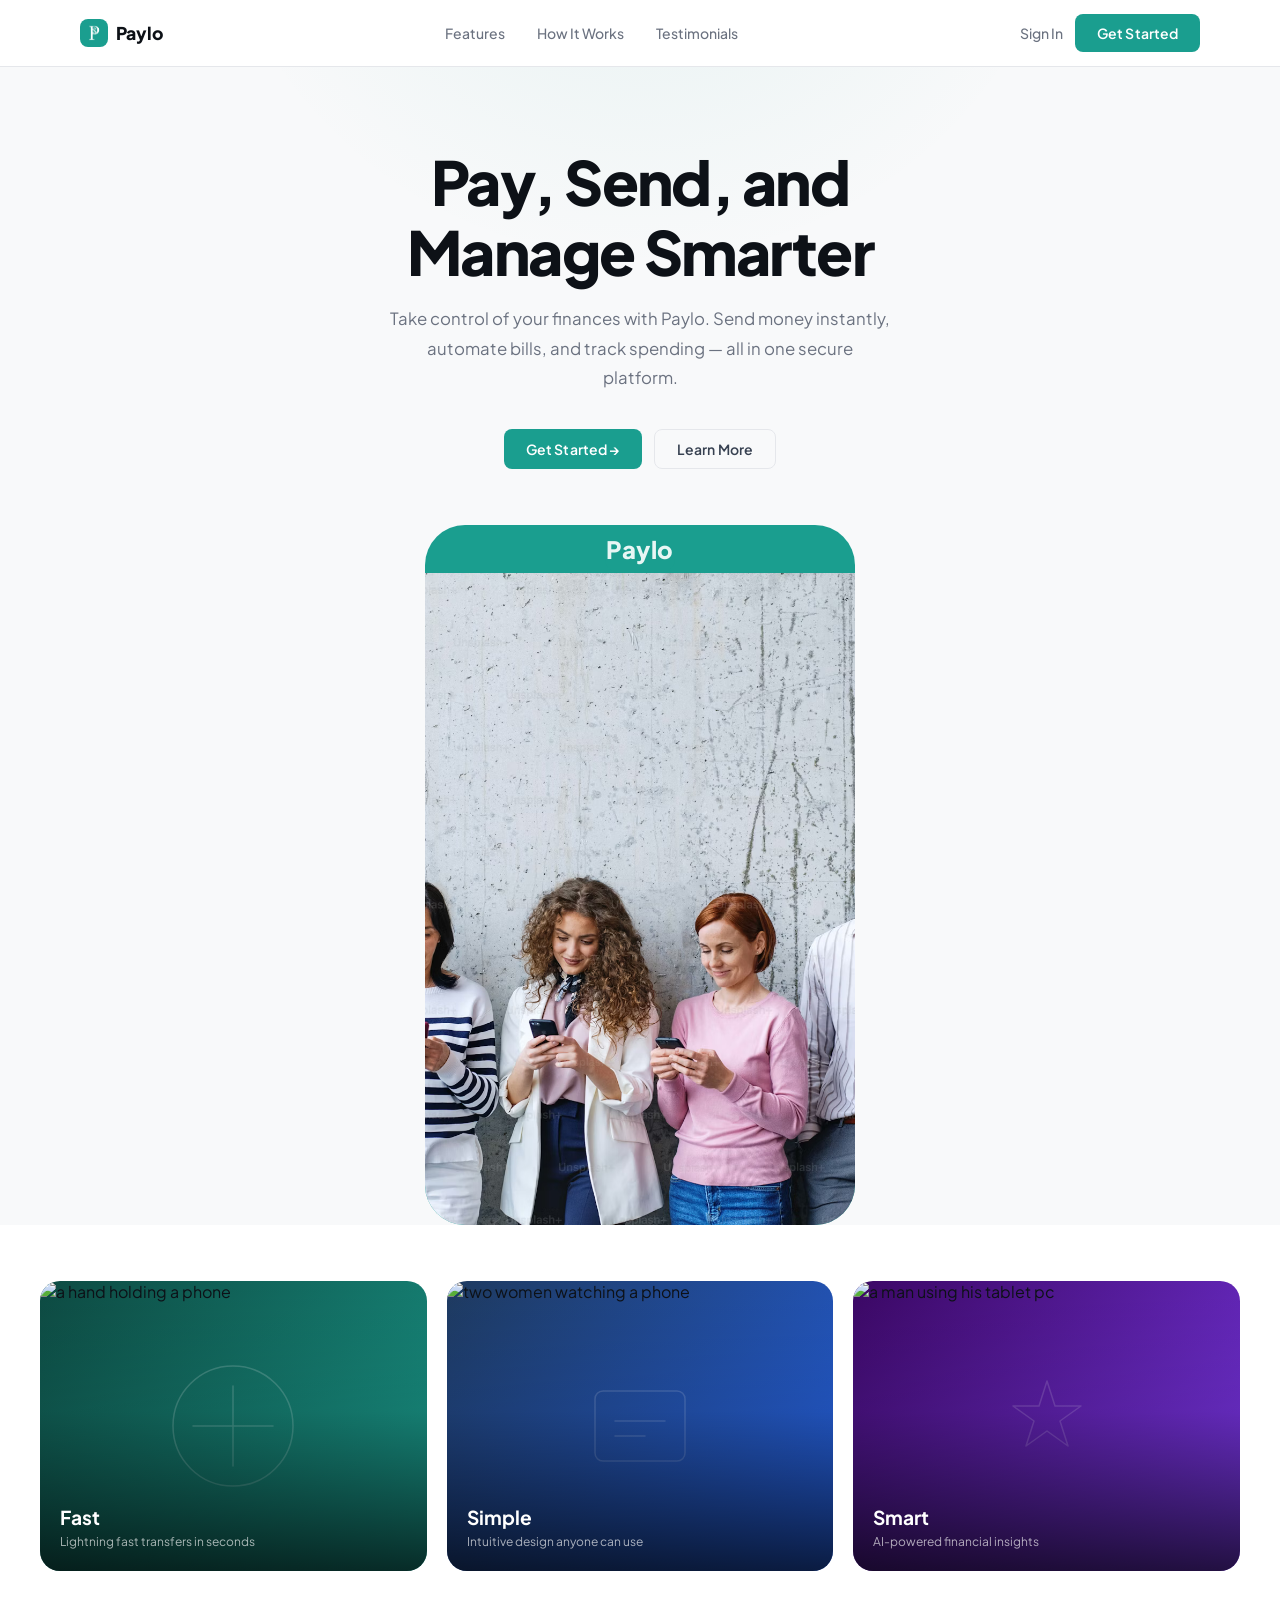
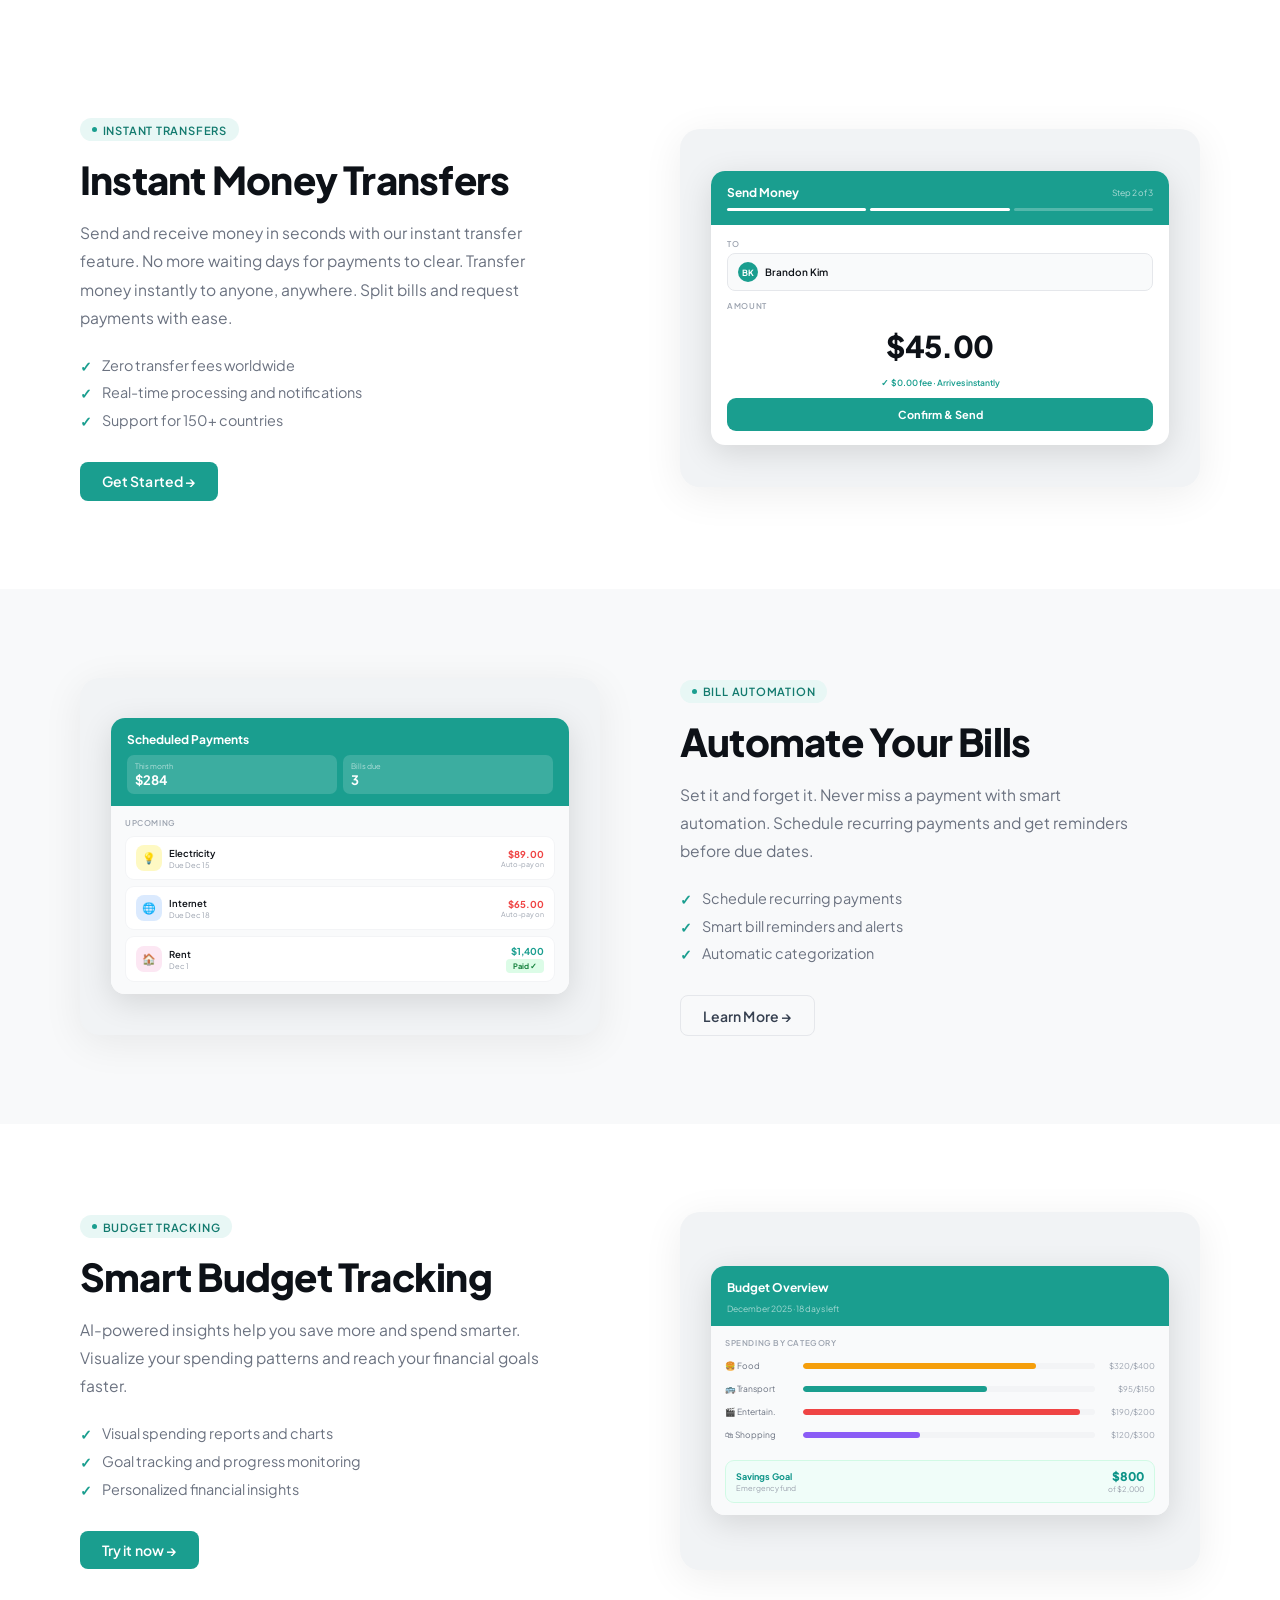
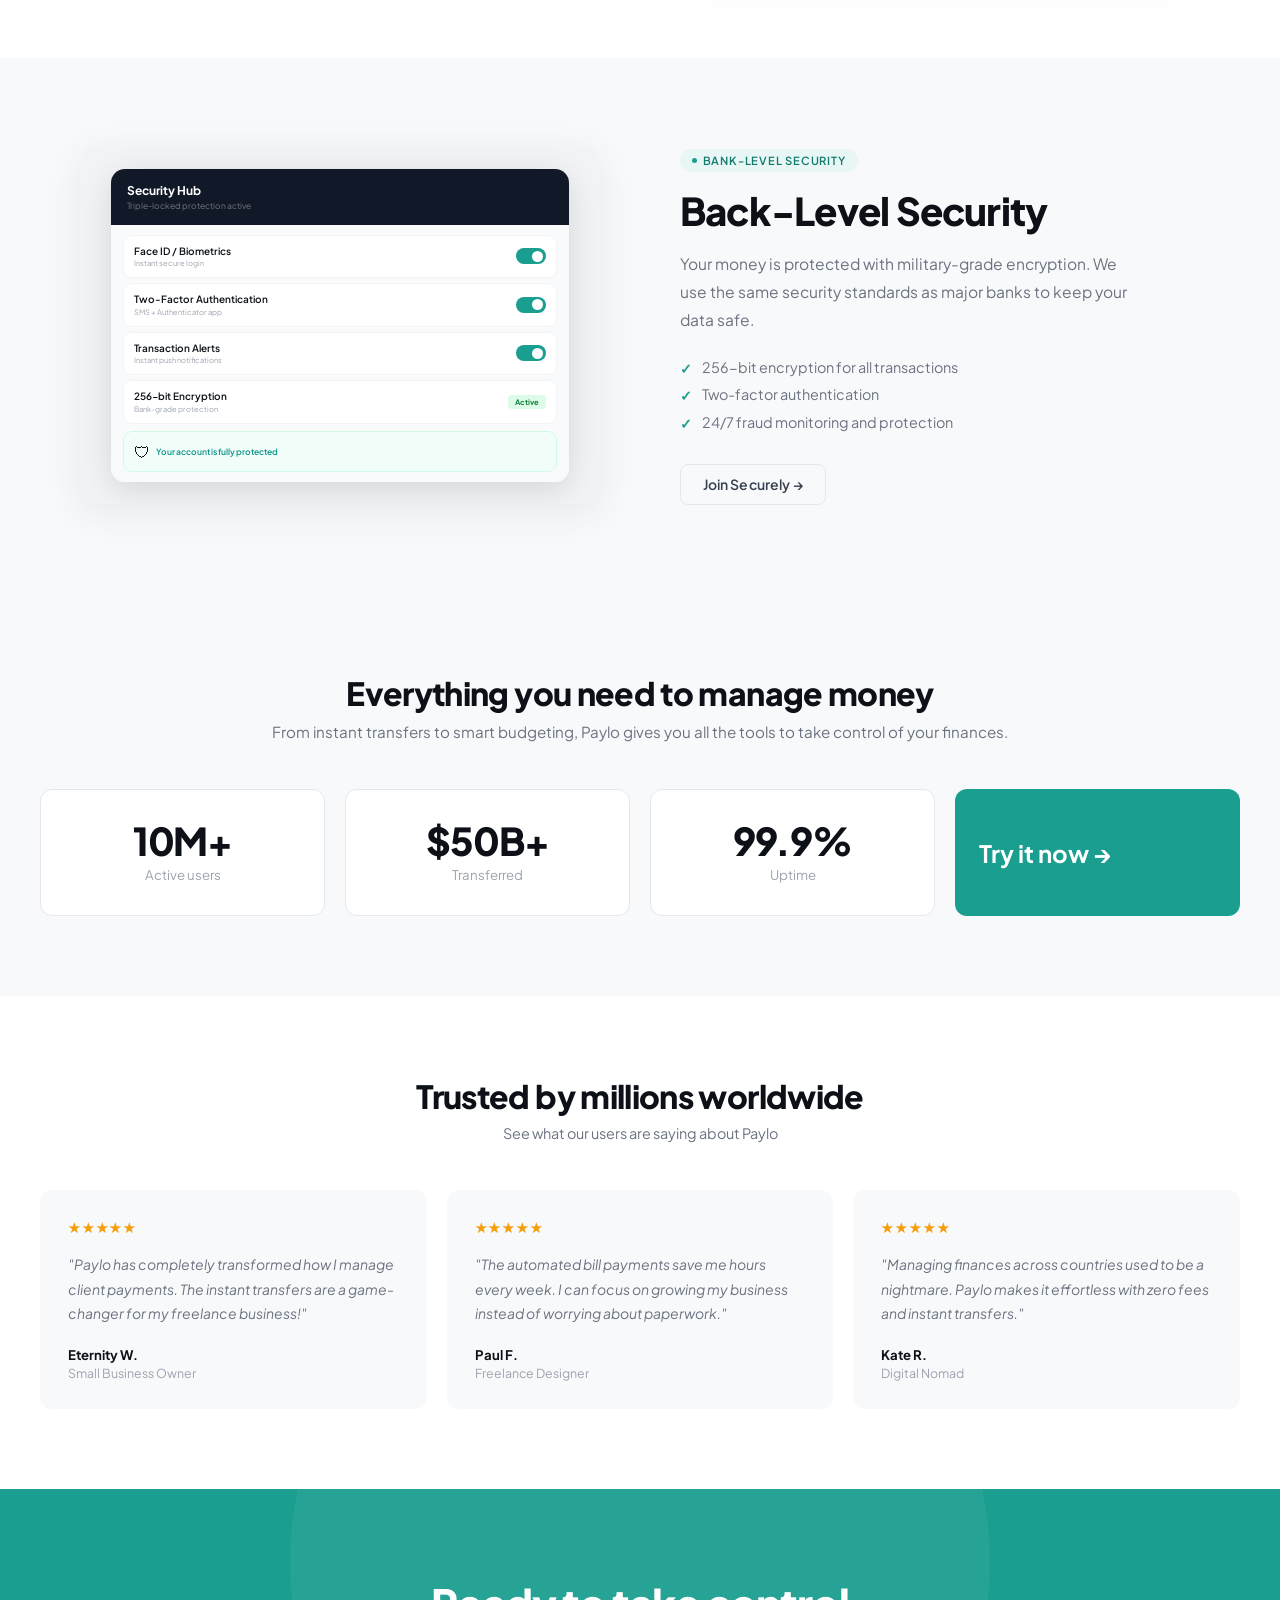
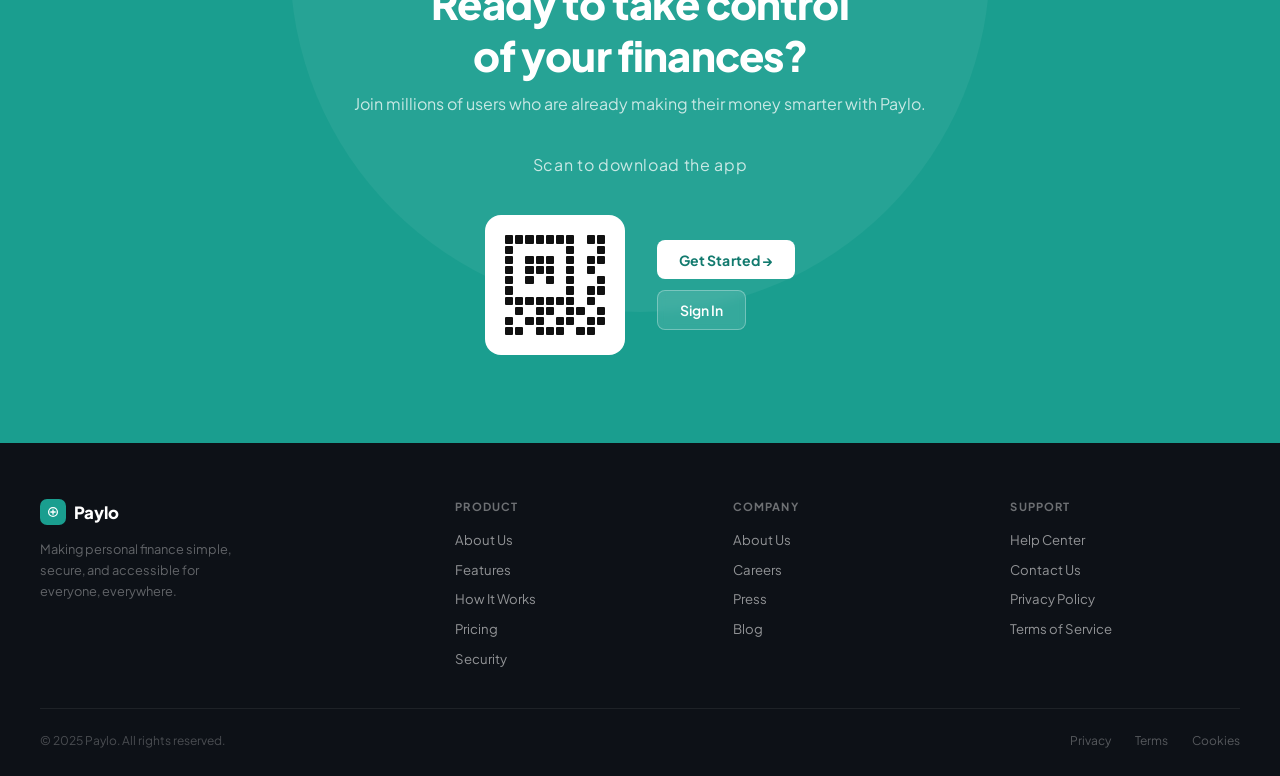
==== commit 04c4810c: "v2" ====
--- a/paylo-homepage.html
+++ b/paylo-homepage.html
@@ -7,261 +7,7 @@
   <link rel="preconnect" href="https://fonts.googleapis.com"/>
   <link rel="preconnect" href="https://fonts.gstatic.com" crossorigin/>
   <link href="https://fonts.googleapis.com/css2?family=Plus+Jakarta+Sans:wght@300;400;500;600;700;800&display=swap" rel="stylesheet"/>
-  <style>
-    *,*::before,*::after{box-sizing:border-box;margin:0;padding:0}
-    :root{
-      --teal:#1a9e8f;--teal-d:#127a6e;--teal-l:#e8f7f5;--teal-ll:#f2fbfa;
-      --ink:#0d1117;--ink2:#374151;--ink3:#6b7280;--ink4:#9ca3af;
-      --bg:#f8f9fa;--bg2:#f1f3f5;--white:#ffffff;--border:#e5e7eb;
-      --sans:'Plus Jakarta Sans',sans-serif;
-      --max:1200px;--g:clamp(1.25rem,4vw,2.5rem);
-      --r:12px;--r-lg:20px;
-    }
-    html{scroll-behavior:smooth}
-    body{font-family:var(--sans);background:var(--white);color:var(--ink);-webkit-font-smoothing:antialiased;overflow-x:hidden}
-
-    /* ── UTILS ── */
-    .wrap{max-width:var(--max);margin:0 auto;padding:0 var(--g)}
-    a{text-decoration:none;color:inherit}
-
-    .btn{display:inline-flex;align-items:center;gap:.45rem;padding:.65rem 1.35rem;border-radius:8px;font-size:.875rem;font-weight:600;font-family:var(--sans);cursor:pointer;border:none;transition:all .2s ease;white-space:nowrap;letter-spacing:.01em}
-    .btn-teal{background:var(--teal);color:#fff}
-    .btn-teal:hover{background:var(--teal-d);transform:translateY(-1px);box-shadow:0 6px 20px rgba(26,158,143,.3)}
-    .btn-ghost{background:transparent;color:var(--ink2);border:1.5px solid var(--border)}
-    .btn-ghost:hover{border-color:var(--ink3);transform:translateY(-1px)}
-    .btn-white{background:#fff;color:var(--teal-d);font-weight:700}
-    .btn-white:hover{background:#f0fdf9;transform:translateY(-1px)}
-    .btn-ghost-w{background:rgba(255,255,255,.12);color:#fff;border:1.5px solid rgba(255,255,255,.3);backdrop-filter:blur(4px)}
-    .btn-ghost-w:hover{background:rgba(255,255,255,.2)}
-
-    .tag{display:inline-flex;align-items:center;gap:.35rem;padding:.28rem .75rem;border-radius:100px;font-size:.7rem;font-weight:600;letter-spacing:.07em;text-transform:uppercase}
-    .tag-teal{background:var(--teal-l);color:var(--teal-d)}
-    .tag-dot{width:5px;height:5px;border-radius:50%;background:var(--teal)}
-
-    /* ── NAV ── */
-    nav{position:sticky;top:0;z-index:200;background:rgba(255,255,255,.95);backdrop-filter:blur(16px);border-bottom:1px solid var(--border)}
-    .nav-inner{display:flex;align-items:center;justify-content:space-between;padding:.85rem var(--g);max-width:var(--max);margin:0 auto}
-    .logo{display:flex;align-items:center;gap:.5rem;font-weight:800;font-size:1.1rem;color:var(--ink)}
-    .logo-mark{width:28px;height:28px;border-radius:8px;background:var(--teal);display:flex;align-items:center;justify-content:center}
-    .logo-mark svg{width:16px;height:16px;fill:#fff}
-    .nav-links{display:flex;align-items:center;gap:2rem;list-style:none}
-    .nav-links a{font-size:.875rem;font-weight:500;color:var(--ink3);transition:color .15s}
-    .nav-links a:hover{color:var(--ink)}
-    .nav-r{display:flex;align-items:center;gap:.75rem}
-    .nav-signin{font-size:.875rem;font-weight:500;color:var(--ink3);transition:color .15s}
-    .nav-signin:hover{color:var(--ink)}
-
-    /* ── HERO ── */
-    .hero{background:var(--bg);padding:5rem var(--g) 0;text-align:center;position:relative;overflow:hidden}
-    .hero::before{content:'';position:absolute;top:-60%;left:50%;transform:translateX(-50%);width:900px;height:900px;border-radius:50%;background:radial-gradient(ellipse,rgba(26,158,143,.09) 0%,transparent 70%);pointer-events:none}
-    .hero-title{font-size:clamp(2.2rem,5.5vw,3.8rem);font-weight:800;color:var(--ink);line-height:1.15;letter-spacing:-.025em;margin-bottom:1.1rem;animation:fadeUp .7s .1s both}
-    .hero-sub{font-size:1.05rem;color:var(--ink3);max-width:500px;margin:0 auto 2.25rem;line-height:1.75;font-weight:400;animation:fadeUp .7s .22s both}
-    .hero-btns{display:flex;gap:.75rem;justify-content:center;flex-wrap:wrap;margin-bottom:3.5rem;animation:fadeUp .7s .34s both}
-
-    /* Hero visual */
-    .hero-visual{display:flex;justify-content:center;align-items:flex-end;gap:1.5rem;position:relative;animation:fadeUp .8s .45s both}
-
-    /* Phone frame */
-    .phone-frame{width:220px;background:#1c1c1e;border-radius:40px;padding:10px;box-shadow:0 40px 100px rgba(0,0,0,.22),0 0 0 1px rgba(255,255,255,.05);position:relative;z-index:2}
-    .phone-screen{background:#fff;border-radius:31px;overflow:hidden}
-    .phone-notch{width:70px;height:22px;background:#1c1c1e;border-radius:0 0 14px 14px;margin:0 auto;position:relative;z-index:1}
-
-    /* App UI inside phone */
-    .app-header{background:var(--teal);padding:14px 16px 12px}
-    .app-topbar{display:flex;justify-content:space-between;align-items:center;margin-bottom:10px}
-    .app-logo-txt{font-weight:800;font-size:13px;color:#fff;letter-spacing:.02em}
-    .app-avatar{width:26px;height:26px;border-radius:50%;background:rgba(255,255,255,.25)}
-    .app-bal-label{font-size:8.5px;color:rgba(255,255,255,.65);letter-spacing:.08em;text-transform:uppercase;margin-bottom:2px}
-    .app-bal{font-size:24px;font-weight:800;color:#fff;letter-spacing:-.02em}
-    .app-tabs{display:flex;background:rgba(0,0,0,.12);border-radius:9px;padding:3px;gap:2px;margin-top:10px}
-    .app-tab{flex:1;text-align:center;padding:4px 0;border-radius:7px;font-size:8.5px;font-weight:600;color:rgba(255,255,255,.6)}
-    .app-tab.on{background:#fff;color:var(--teal-d)}
-    .app-body{padding:10px 12px;display:flex;flex-direction:column;gap:5px;background:#f9fafb}
-    .app-section-label{font-size:8px;font-weight:600;color:var(--ink4);letter-spacing:.07em;text-transform:uppercase;margin:4px 0 2px;padding:0 2px}
-    .app-row{display:flex;justify-content:space-between;align-items:center;padding:7px 9px;background:#fff;border-radius:9px;border:1px solid #f3f4f6}
-    .app-row-l{display:flex;align-items:center;gap:7px}
-    .app-icon{width:26px;height:26px;border-radius:8px;flex-shrink:0;display:flex;align-items:center;justify-content:center;font-size:11px}
-    .app-tx-name{font-size:10px;font-weight:600;color:var(--ink)}
-    .app-tx-date{font-size:7.5px;color:var(--ink4);margin-top:1px}
-    .app-amt{font-size:10px;font-weight:700}
-    .app-neg{color:#ef4444}.app-pos{color:var(--teal)}
-
-    /* Quick actions row */
-    .app-actions{display:flex;gap:5px;margin-bottom:6px}
-    .app-action{flex:1;background:#fff;border:1px solid #f3f4f6;border-radius:9px;padding:7px 4px;text-align:center}
-    .app-action-icon{font-size:13px;margin-bottom:2px}
-    .app-action-label{font-size:7.5px;font-weight:600;color:var(--ink3)}
-
-    /* QR card */
-    .qr-card{background:#fff;border-radius:14px;padding:12px;box-shadow:0 8px 32px rgba(0,0,0,.1);align-self:flex-end;margin-bottom:1.5rem}
-    .qr-label{font-size:7.5px;color:var(--ink4);text-align:center;margin-bottom:6px;letter-spacing:.04em;text-transform:uppercase;font-weight:500}
-    .qr{width:64px;height:64px;display:grid;grid-template-columns:repeat(8,1fr);gap:1.5px}
-    .qb{background:#111;border-radius:1px}.qw{background:transparent}
-
-    /* ── FEATURES INTRO (3 cards) ── */
-    .feat-intro{padding:3.5rem var(--g);background:#fff}
-    .feat-cards{display:grid;grid-template-columns:repeat(3,1fr);gap:1.25rem;max-width:var(--max);margin:0 auto}
-    .feat-card{border-radius:var(--r-lg);overflow:hidden;aspect-ratio:4/3;position:relative;cursor:default}
-    .feat-card-bg{position:absolute;inset:0}
-    .feat-card-overlay{position:absolute;inset:0;background:linear-gradient(to top,rgba(0,0,0,.72) 0%,rgba(0,0,0,.1) 55%,transparent 100%)}
-    .feat-card-text{position:absolute;bottom:0;left:0;right:0;padding:1.5rem 1.25rem 1.25rem}
-    .feat-card-text h3{font-size:1.2rem;font-weight:700;color:#fff;margin-bottom:.3rem}
-    .feat-card-text p{font-size:.75rem;color:rgba(255,255,255,.65);line-height:1.5}
-
-    /* ── FEATURE ROW BASE ── */
-    .feat-row{padding:5.5rem var(--g)}
-    .feat-row:nth-child(odd){background:var(--bg)}
-    .feat-row-inner{max-width:var(--max);margin:0 auto;display:grid;grid-template-columns:1fr 1fr;gap:5rem;align-items:center}
-    .feat-row-inner.rev{direction:rtl}.feat-row-inner.rev>*{direction:ltr}
-
-    .feat-copy{}
-    .feat-copy h2{font-size:clamp(1.8rem,3vw,2.5rem);font-weight:800;color:var(--ink);line-height:1.2;letter-spacing:-.02em;margin-bottom:1rem}
-    .feat-copy p{font-size:.975rem;color:var(--ink3);line-height:1.8;margin-bottom:1.5rem;max-width:460px}
-    .check-list{list-style:none;display:flex;flex-direction:column;gap:.55rem;margin-bottom:2rem}
-    .check-list li{display:flex;align-items:flex-start;gap:.6rem;font-size:.9rem;color:var(--ink3)}
-    .check-list li::before{content:'✓';color:var(--teal);font-weight:700;font-size:.85rem;flex-shrink:0;margin-top:.12rem}
-
-    .feat-visual{border-radius:var(--r-lg);overflow:hidden;aspect-ratio:16/11;background:var(--bg2);display:flex;align-items:center;justify-content:center;position:relative;box-shadow:0 8px 40px rgba(0,0,0,.07)}
-
-    /* ── MOCK SCREENS for feature rows ── */
-    .mock{font-family:var(--sans);font-size:11px;width:88%;border-radius:14px;overflow:hidden;box-shadow:0 8px 32px rgba(0,0,0,.12);background:#fff}
-    .mock-hd{background:var(--teal);padding:14px 16px 12px;color:#fff}
-    .mock-hd-title{font-size:12px;font-weight:700;color:#fff;margin-bottom:8px}
-    .mock-hd-row{display:flex;gap:6px}
-    .mock-hd-chip{flex:1;background:rgba(255,255,255,.15);border-radius:7px;padding:6px 8px}
-    .mock-hd-chip-label{font-size:7.5px;color:rgba(255,255,255,.6)}
-    .mock-hd-chip-val{font-size:13px;font-weight:700;color:#fff;margin-top:1px}
-    .mock-bd{padding:12px 14px;display:flex;flex-direction:column;gap:6px;background:#f9fafb}
-    .mock-row{display:flex;justify-content:space-between;align-items:center;padding:8px 10px;background:#fff;border-radius:9px;border:1px solid #f3f4f6}
-    .mock-row-l{display:flex;align-items:center;gap:7px}
-    .mock-ic{width:26px;height:26px;border-radius:8px;flex-shrink:0;display:flex;align-items:center;justify-content:center;font-size:11px}
-    .mock-name{font-size:9.5px;font-weight:600;color:var(--ink)}
-    .mock-sub{font-size:7.5px;color:var(--ink4);margin-top:1px}
-    .mock-amt{font-size:9.5px;font-weight:700}
-    .mock-neg{color:#ef4444}.mock-pos{color:var(--teal)}
-    .mock-badge{font-size:7.5px;font-weight:700;padding:2px 7px;border-radius:4px}
-    .mock-badge-g{background:#dcfce7;color:#15803d}
-    .mock-badge-y{background:#fef9c3;color:#a16207}
-
-    /* Send flow mock */
-    .send-mock{font-family:var(--sans);font-size:11px;width:88%;border-radius:14px;overflow:hidden;box-shadow:0 8px 32px rgba(0,0,0,.12);background:#fff}
-    .send-hd{background:var(--teal);padding:14px 16px;color:#fff}
-    .send-hd-top{display:flex;justify-content:space-between;align-items:center;margin-bottom:8px}
-    .send-hd-title{font-size:12px;font-weight:700;color:#fff}
-    .send-step-indicator{font-size:8.5px;color:rgba(255,255,255,.65)}
-    .send-steps{display:flex;gap:4px}
-    .send-step{height:3px;flex:1;border-radius:2px;background:rgba(255,255,255,.25)}
-    .send-step.on{background:#fff}
-    .send-bd{padding:14px 16px}
-    .send-field-label{font-size:8px;font-weight:600;color:var(--ink4);letter-spacing:.08em;text-transform:uppercase;margin-bottom:4px}
-    .send-field{display:flex;align-items:center;gap:7px;background:#f9fafb;border:1px solid var(--border);border-radius:8px;padding:8px 10px;margin-bottom:10px}
-    .send-field-avatar{width:20px;height:20px;border-radius:50%;background:var(--teal);display:flex;align-items:center;justify-content:center;font-size:8.5px;color:#fff;font-weight:700;flex-shrink:0}
-    .send-field-val{font-size:10px;font-weight:600;color:var(--ink)}
-    .send-amount{font-size:30px;font-weight:800;color:var(--ink);text-align:center;padding:12px 0;letter-spacing:-.02em}
-    .send-fee{text-align:center;font-size:8.5px;font-weight:600;color:var(--teal);margin-bottom:10px;display:flex;align-items:center;justify-content:center;gap:.3rem}
-    .send-btn{background:var(--teal);color:#fff;border:none;width:100%;padding:10px;border-radius:9px;font-size:11px;font-weight:700;font-family:var(--sans);cursor:pointer;transition:background .2s}
-    .send-btn:hover{background:var(--teal-d)}
-
-    /* Budget mock */
-    .bud-bar-row{display:flex;align-items:center;gap:8px;margin-bottom:6px}
-    .bud-cat{width:70px;font-size:8.5px;color:var(--ink3);flex-shrink:0}
-    .bud-track{flex:1;height:6px;background:#f3f4f6;border-radius:3px;overflow:hidden}
-    .bud-fill{height:100%;border-radius:3px;transition:width .6s ease}
-    .bud-val{font-size:8px;color:var(--ink4);width:52px;text-align:right;flex-shrink:0}
-
-    /* Security mock */
-    .sec-mock{font-family:var(--sans);font-size:11px;width:88%;border-radius:14px;overflow:hidden;box-shadow:0 8px 32px rgba(0,0,0,.12)}
-    .sec-hd{background:#111827;padding:14px 16px}
-    .sec-hd-title{font-size:12px;font-weight:700;color:#fff;margin-bottom:2px}
-    .sec-hd-sub{font-size:8.5px;color:rgba(255,255,255,.4)}
-    .sec-bd{padding:10px 12px;display:flex;flex-direction:column;gap:5px;background:#f9fafb}
-    .sec-row{display:flex;justify-content:space-between;align-items:center;padding:9px 10px;background:#fff;border-radius:9px;border:1px solid #f3f4f6}
-    .sec-row-label{font-size:10px;font-weight:600;color:var(--ink)}
-    .sec-row-sub{font-size:7.5px;color:var(--ink4);margin-top:1.5px}
-    .toggle{width:30px;height:16px;border-radius:8px;background:var(--teal);position:relative;flex-shrink:0}
-    .toggle::after{content:'';position:absolute;top:2.5px;right:2.5px;width:11px;height:11px;border-radius:50%;background:#fff;transition:right .2s}
-    .sec-chip{font-size:7.5px;font-weight:700;padding:2px 7px;border-radius:4px;background:#dcfce7;color:#15803d}
-    .sec-footer{display:flex;align-items:center;gap:6px;padding:9px 10px;background:#f0fdf9;border-radius:9px;border:1px solid #d1fae5;margin-top:2px}
-    .sec-footer-txt{font-size:8.5px;font-weight:600;color:#0d9488}
-
-    /* ── STATS ── */
-    .stats{padding:5rem var(--g);background:var(--bg)}
-    .stats-inner{max-width:var(--max);margin:0 auto;text-align:center}
-    .stats-heading{font-size:clamp(1.5rem,2.5vw,2rem);font-weight:800;color:var(--ink);margin-bottom:.6rem;letter-spacing:-.02em}
-    .stats-sub{font-size:.95rem;color:var(--ink3);margin-bottom:3rem}
-    .stats-grid{display:grid;grid-template-columns:repeat(4,1fr);gap:1.25rem}
-    .stat-box{background:var(--white);border:1px solid var(--border);border-radius:var(--r);padding:2rem 1.5rem}
-    .stat-num{font-size:2.4rem;font-weight:800;color:var(--ink);letter-spacing:-.03em;line-height:1;margin-bottom:.35rem}
-    .stat-lbl{font-size:.83rem;color:var(--ink4)}
-    .stat-cta{background:var(--teal);border-radius:var(--r);padding:2rem 1.5rem;display:flex;flex-direction:column;align-items:flex-start;justify-content:center;gap:.9rem}
-    .stat-cta p{font-size:1.15rem;font-weight:700;color:#fff;line-height:1.3}
-    .stat-cta a{display:flex;align-items:center;gap:.4rem;font-size:1rem;font-weight:700;color:#fff;text-decoration:none}
-
-    /* ── TESTIMONIALS ── */
-    .testi{padding:5rem var(--g);background:var(--white)}
-    .testi-inner{max-width:var(--max);margin:0 auto;text-align:center}
-    .testi-heading{font-size:clamp(1.5rem,2.5vw,2rem);font-weight:800;color:var(--ink);margin-bottom:.5rem;letter-spacing:-.02em}
-    .testi-sub{font-size:.9rem;color:var(--ink3);margin-bottom:3rem}
-    .testi-grid{display:grid;grid-template-columns:repeat(3,1fr);gap:1.25rem;text-align:left}
-    .testi-card{background:var(--bg);border-radius:var(--r);padding:1.75rem}
-    .stars{color:#f59e0b;font-size:.9rem;letter-spacing:.05rem;margin-bottom:1rem}
-    .testi-body{font-size:.875rem;color:var(--ink3);line-height:1.75;font-style:italic;margin-bottom:1.25rem}
-    .testi-name{font-size:.825rem;font-weight:700;color:var(--ink)}
-    .testi-role{font-size:.775rem;color:var(--ink4);margin-top:.15rem}
-
-    /* ── CTA BANNER ── */
-    .cta-banner{background:var(--teal);padding:5.5rem var(--g);text-align:center;position:relative;overflow:hidden}
-    .cta-banner::before{content:'';position:absolute;top:-50%;left:50%;transform:translateX(-50%);width:700px;height:700px;border-radius:50%;background:rgba(255,255,255,.05);pointer-events:none}
-    .cta-banner h2{font-size:clamp(1.8rem,3.5vw,2.6rem);font-weight:800;color:#fff;letter-spacing:-.02em;margin-bottom:.75rem;position:relative}
-    .cta-banner p{font-size:1rem;color:rgba(255,255,255,.75);margin-bottom:2.5rem;position:relative}
-    .cta-scan-label{font-size:.78rem;color:rgba(255,255,255,.6);margin-bottom:1rem;letter-spacing:.04em;position:relative}
-    .cta-qr-wrap{display:flex;align-items:center;justify-content:center;gap:2rem;flex-wrap:wrap;position:relative}
-    .cta-qr-box{background:#fff;border-radius:16px;padding:1.25rem;display:inline-block}
-    .qr-lg{width:100px;height:100px;display:grid;grid-template-columns:repeat(10,1fr);gap:2px}
-    .cta-btns{display:flex;flex-direction:column;align-items:flex-start;gap:.65rem}
-
-    /* ── FOOTER ── */
-    footer{background:#0d1117;padding:3.5rem var(--g) 1.75rem}
-    .foot-inner{max-width:var(--max);margin:0 auto}
-    .foot-top{display:grid;grid-template-columns:1.6fr 1fr 1fr 1fr;gap:3rem;padding-bottom:2.5rem;border-bottom:1px solid rgba(255,255,255,.07)}
-    .foot-logo{display:flex;align-items:center;gap:.5rem;font-weight:800;font-size:1.05rem;color:#fff;margin-bottom:.85rem}
-    .foot-logo-mark{width:26px;height:26px;background:var(--teal);border-radius:7px;display:flex;align-items:center;justify-content:center}
-    .foot-logo-mark svg{width:14px;height:14px;fill:#fff}
-    .foot-tagline{font-size:.8rem;color:rgba(255,255,255,.35);line-height:1.65;max-width:210px}
-    .foot-col h4{font-size:.7rem;font-weight:700;letter-spacing:.1em;text-transform:uppercase;color:rgba(255,255,255,.4);margin-bottom:.9rem}
-    .foot-col ul{list-style:none;display:flex;flex-direction:column;gap:.55rem}
-    .foot-col a{font-size:.825rem;color:rgba(255,255,255,.55);transition:color .15s}
-    .foot-col a:hover{color:#fff}
-    .foot-bottom{display:flex;justify-content:space-between;align-items:center;padding-top:1.5rem;flex-wrap:wrap;gap:1rem}
-    .foot-copy{font-size:.75rem;color:rgba(255,255,255,.25)}
-    .foot-links{display:flex;gap:1.5rem}
-    .foot-links a{font-size:.75rem;color:rgba(255,255,255,.3);transition:color .15s}
-    .foot-links a:hover{color:rgba(255,255,255,.6)}
-
-    /* ── ANIMATIONS ── */
-    @keyframes fadeUp{from{opacity:0;transform:translateY(20px)}to{opacity:1;transform:translateY(0)}}
-    .reveal{opacity:0;transform:translateY(22px);transition:opacity .65s ease,transform .65s ease}
-    .reveal.in{opacity:1;transform:translateY(0)}
-    .d1{transition-delay:.1s}.d2{transition-delay:.2s}.d3{transition-delay:.3s}
-
-    /* ── RESPONSIVE ── */
-    @media(max-width:960px){
-      .feat-cards{grid-template-columns:1fr}
-      .feat-row-inner{grid-template-columns:1fr;gap:2.5rem}
-      .feat-row-inner.rev{direction:ltr}
-      .stats-grid{grid-template-columns:1fr 1fr}
-      .testi-grid{grid-template-columns:1fr}
-      .foot-top{grid-template-columns:1fr 1fr;gap:2rem}
-      .nav-links{display:none}
-    }
-    @media(max-width:600px){
-      .stats-grid{grid-template-columns:1fr}
-      .foot-top{grid-template-columns:1fr}
-      .hero-visual{flex-direction:column;align-items:center}
-      .phone-frame{width:180px}
-      .feat-cards{grid-template-columns:1fr}
-    }
-  </style>
+  <link rel="stylesheet" href="style.paylo.homepage.css">
 </head>
 <body>
 
@@ -269,7 +15,7 @@
 <nav>
   <div class="nav-inner">
     <a class="logo" href="#">
-      <div class="logo-mark"><svg viewBox="0 0 16 16"><path d="M3 8a5 5 0 1 1 10 0A5 5 0 0 1 3 8zm5-2.5v5m-2.5-2.5h5" stroke="#fff" stroke-width="1.5" stroke-linecap="round" fill="none"/></svg></div>
+      <div class="logo-mark"><img src="src/logo.png" alt="" style="border-radius: 14px;"></div>
       Paylo
     </a>
     <ul class="nav-links">
@@ -297,64 +43,19 @@
     <!-- Hero visual: phone + QR -->
     <div class="hero-visual">
       <!-- Phone -->
+    <div class="phone-wrapper">
       <div class="phone-frame">
-        <div class="phone-notch"></div>
+        <div class="phone-notch">
+          <span class="notch-logo">Paylo</span>
+        </div>
         <div class="phone-screen">
-          <div class="app-header">
-            <div class="app-topbar">
-              <span class="app-logo-txt">Paylo</span>
-              <div class="app-avatar"></div>
-            </div>
-            <div class="app-bal-label">Total Balance</div>
-            <div class="app-bal">$12,480.00</div>
-            <div class="app-tabs">
-              <div class="app-tab on">Home</div>
-              <div class="app-tab">Pay</div>
-              <div class="app-tab">Budget</div>
-              <div class="app-tab">Account</div>
-            </div>
-          </div>
-          <div class="app-body">
-            <div class="app-actions">
-              <div class="app-action"><div class="app-action-icon">↑</div><div class="app-action-label">Send</div></div>
-              <div class="app-action"><div class="app-action-icon">↓</div><div class="app-action-label">Request</div></div>
-              <div class="app-action"><div class="app-action-icon">⟳</div><div class="app-action-label">Schedule</div></div>
-            </div>
-            <div class="app-section-label">Recent activity</div>
-            <div class="app-row">
-              <div class="app-row-l">
-                <div class="app-icon" style="background:#fef3c7">☕</div>
-                <div><div class="app-tx-name">Starbucks</div><div class="app-tx-date">Today</div></div>
-              </div>
-              <div class="app-amt app-neg">−$6.50</div>
-            </div>
-            <div class="app-row">
-              <div class="app-row-l">
-                <div class="app-icon" style="background:#dcfce7">↓</div>
-                <div><div class="app-tx-name">Transfer received</div><div class="app-tx-date">Yesterday</div></div>
-              </div>
-              <div class="app-amt app-pos">+$500.00</div>
-            </div>
-            <div class="app-row">
-              <div class="app-row-l">
-                <div class="app-icon" style="background:#ede9fe">🎵</div>
-                <div><div class="app-tx-name">Spotify</div><div class="app-tx-date">Dec 1</div></div>
-              </div>
-              <div class="app-amt app-neg">−$11.99</div>
-            </div>
-            <div class="app-row">
-              <div class="app-row-l">
-                <div class="app-icon" style="background:#fee2e2">📺</div>
-                <div><div class="app-tx-name">Netflix</div><div class="app-tx-date">Dec 1</div></div>
-              </div>
-              <div class="app-amt app-neg">−$17.99</div>
-            </div>
-          </div>
-        </div>
-      </div>
+          <img src="src/hero.png" alt="people using a phone" class="hero-image">
+        </div>
+      </div>
+    </div>
 
       <!-- QR -->
-      <div class="qr-card">
+      <!-- <div class="qr-card">
         <div class="qr-label">Scan to download</div>
         <div class="qr">
           <div class="qb"></div><div class="qb"></div><div class="qb"></div><div class="qb"></div><div class="qb"></div><div class="qb"></div><div class="qb"></div><div class="qw"></div>
@@ -366,7 +67,7 @@
           <div class="qb"></div><div class="qb"></div><div class="qb"></div><div class="qb"></div><div class="qb"></div><div class="qb"></div><div class="qb"></div><div class="qb"></div>
           <div class="qw"></div><div class="qb"></div><div class="qw"></div><div class="qb"></div><div class="qw"></div><div class="qb"></div><div class="qw"></div><div class="qb"></div>
         </div>
-      </div>
+      </div> -->
     </div>
   </div>
 </section>
@@ -380,7 +81,7 @@
           <svg width="140" height="140" viewBox="0 0 140 140" fill="none"><circle cx="70" cy="70" r="60" stroke="white" stroke-width="1.5"/><path d="M70 30v80M30 70h80" stroke="white" stroke-width="1.5" stroke-linecap="round"/></svg>
         </div>
       </div>
-      <div class="feat-card-overlay"></div>
+      <div class="feat-card-overlay"><img class="img" src="src/fast.png" alt="a hand holding a phone"></div>
       <div class="feat-card-text">
         <h3>Fast</h3>
         <p>Lightning fast transfers in seconds</p>
@@ -392,7 +93,7 @@
           <svg width="140" height="140" viewBox="0 0 140 140" fill="none"><rect x="25" y="35" width="90" height="70" rx="8" stroke="white" stroke-width="1.5"/><path d="M45 65h50M45 80h30" stroke="white" stroke-width="1.5" stroke-linecap="round"/></svg>
         </div>
       </div>
-      <div class="feat-card-overlay"></div>
+      <div class="feat-card-overlay"><img class="img" src="src/simple.png" alt="two women watching a phone"></div>
       <div class="feat-card-text">
         <h3>Simple</h3>
         <p>Intuitive design anyone can use</p>
@@ -404,7 +105,7 @@
           <svg width="140" height="140" viewBox="0 0 140 140" fill="none"><path d="M70 25l8 25h26l-21 15 8 25-21-15-21 15 8-25-21-15h26z" stroke="white" stroke-width="1.5" stroke-linejoin="round"/></svg>
         </div>
       </div>
-      <div class="feat-card-overlay"></div>
+      <div class="feat-card-overlay"><img class="img" src="src/smart.png" alt="a man using his tablet pc"></div>
       <div class="feat-card-text">
         <h3>Smart</h3>
         <p>AI-powered financial insights</p>
@@ -547,7 +248,7 @@
         <li>Two-factor authentication</li>
         <li>24/7 fraud monitoring and protection</li>
       </ul>
-      <a class="btn btn-ghost" href="#">See Security →</a>
+      <a class="btn btn-ghost" href="#">Join Securely →</a>
     </div>
     <div class="feat-visual reveal d1">
       <div class="sec-mock">
@@ -591,7 +292,7 @@
       <div class="stat-box reveal"><div class="stat-num">10M+</div><div class="stat-lbl">Active users</div></div>
       <div class="stat-box reveal d1"><div class="stat-num">$50B+</div><div class="stat-lbl">Transferred</div></div>
       <div class="stat-box reveal d2"><div class="stat-num">99.9%</div><div class="stat-lbl">Uptime</div></div>
-      <div class="stat-cta reveal d3"><p>Try it now</p><a href="#">Get Started →</a></div>
+      <div class="stat-cta reveal d3"><a href="#" style="font-size: 24px; ">Try it now →</a></div>
     </div>
   </div>
 </section>
@@ -701,6 +402,20 @@
   const els = document.querySelectorAll('.reveal');
   const obs = new IntersectionObserver(e => e.forEach(x => { if(x.isIntersecting){x.target.classList.add('in');obs.unobserve(x.target)} }), {threshold:.1});
   els.forEach(el => obs.observe(el));
+
+  const phone = document.querySelector(".phone-frame");
+  const wrapper = document.querySelector(".phone-wrapper");
+
+  window.addEventListener("scroll", () => {
+    const rect = wrapper.getBoundingClientRect();
+
+    // when wrapper hits top → expand
+    if (rect.top <= 0) {
+      phone.classList.add("expand");
+    } else {
+      phone.classList.remove("expand");
+    }
+  });
 </script>
 </body>
 </html>
--- a/style.paylo.homepage.css
+++ b/style.paylo.homepage.css
@@ -0,0 +1,320 @@
+*,*::before,*::after{box-sizing:border-box;margin:0;padding:0}
+    :root{
+      --teal:#1a9e8f;--teal-d:#127a6e;--teal-l:#e8f7f5;--teal-ll:#f2fbfa;
+      --ink:#0d1117;--ink2:#374151;--ink3:#6b7280;--ink4:#9ca3af;
+      --bg:#f8f9fa;--bg2:#f1f3f5;--white:#ffffff;--border:#e5e7eb;
+      --sans:'Plus Jakarta Sans',sans-serif;
+      --max:1200px;--g:clamp(1.25rem,4vw,2.5rem);
+      --r:12px;--r-lg:20px;
+    }
+    html{scroll-behavior:smooth}
+    body{font-family:var(--sans);background:var(--white);color:var(--ink);-webkit-font-smoothing:antialiased;overflow-x:hidden}
+
+    img {
+          width: 100%;
+          height: 100%;
+          display: block; /*important to remover white space under img*/
+          object-fit: cover;
+          object-position: center;
+      }
+
+    /* ── UTILS ── */
+    .wrap{max-width:var(--max);margin:0 auto;padding:0 var(--g)}
+    a{text-decoration:none;color:inherit}
+
+    .btn{display:inline-flex;align-items:center;gap:.45rem;padding:.65rem 1.35rem;border-radius:8px;font-size:.875rem;font-weight:600;font-family:var(--sans);cursor:pointer;border:none;transition:all .2s ease;white-space:nowrap;letter-spacing:.01em}
+    .btn-teal{background:var(--teal);color:#fff}
+    .btn-teal:hover{background:var(--teal-d);transform:translateY(-1px);box-shadow:0 6px 20px rgba(26,158,143,.3)}
+    .btn-ghost{background:transparent;color:var(--ink2);border:1.5px solid var(--border)}
+    .btn-ghost:hover{border-color:var(--ink3);transform:translateY(-1px)}
+    .btn-white{background:#fff;color:var(--teal-d);font-weight:700}
+    .btn-white:hover{background:#f0fdf9;transform:translateY(-1px)}
+    .btn-ghost-w{background:rgba(255,255,255,.12);color:#fff;border:1.5px solid rgba(255,255,255,.3);backdrop-filter:blur(4px)}
+    .btn-ghost-w:hover{background:rgba(255,255,255,.2)}
+
+    .tag{display:inline-flex;align-items:center;gap:.35rem;padding:.28rem .75rem;border-radius:100px;font-size:.7rem;font-weight:600;letter-spacing:.07em;text-transform:uppercase}
+    .tag-teal{background:var(--teal-l);color:var(--teal-d)}
+    .tag-dot{width:5px;height:5px;border-radius:50%;background:var(--teal)}
+
+    /* ── NAV ── */
+    nav{position:sticky;top:0;z-index:200;background:rgba(255,255,255,.95);backdrop-filter:blur(16px);border-bottom:1px solid var(--border)}
+    .nav-inner{display:flex;align-items:center;justify-content:space-between;padding:.85rem var(--g);max-width:var(--max);margin:0 auto}
+    .logo{display:flex;align-items:center;gap:.5rem;font-weight:800;font-size:1.1rem;color:var(--ink)}
+    .logo-mark{width:28px;height:28px;border-radius:8px;background:var(--teal);display:flex;align-items:center;justify-content:center}
+    .logo-mark svg{width:16px;height:16px;fill:#fff}
+    .nav-links{display:flex;align-items:center;gap:2rem;list-style:none}
+    .nav-links a{font-size:.875rem;font-weight:500;color:var(--ink3);transition:color .15s}
+    .nav-links a:hover{color:var(--ink)}
+    .nav-r{display:flex;align-items:center;gap:.75rem}
+    .nav-signin{font-size:.875rem;font-weight:500;color:var(--ink3);transition:color .15s}
+    .nav-signin:hover{color:var(--ink)}
+
+    /* ── HERO ── */
+    .hero{background:var(--bg);padding:5rem var(--g) 0;text-align:center;position:relative;overflow:hidden}
+    .hero::before{content:'';position:absolute;top:-60%;left:50%;transform:translateX(-50%);width:900px;height:900px;border-radius:50%;background:radial-gradient(ellipse,rgba(26,158,143,.09) 0%,transparent 70%);pointer-events:none}
+    .hero-title{font-size:clamp(2.2rem,5.5vw,3.8rem);font-weight:800;color:var(--ink);line-height:1.15;letter-spacing:-.025em;margin-bottom:1.1rem;animation:fadeUp .7s .1s both}
+    .hero-sub{font-size:1.05rem;color:var(--ink3);max-width:500px;margin:0 auto 2.25rem;line-height:1.75;font-weight:400;animation:fadeUp .7s .22s both}
+    .hero-btns{display:flex;gap:.75rem;justify-content:center;flex-wrap:wrap;margin-bottom:3.5rem;animation:fadeUp .7s .34s both}
+
+    /* Hero visual */
+    .hero-visual{display:flex;justify-content:center;align-items:flex-end;gap:1.5rem;position:relative;animation:fadeUp .8s .45s both}
+
+    /* Phone frame */
+.phone-wrapper {
+    /* height: 200vh; gives scroll space */
+    display: flex;
+    align-items: center;
+    justify-content: center;
+}
+
+/* Start as phone */
+    .phone-frame {
+        background: #1a9e8f;
+        position: sticky;
+        top: 10vh;
+
+        width: 430px;
+        height: 700px;
+
+        border-radius: 40px;
+        overflow: hidden;
+
+        transition: all 0.25s ease-out;
+        will-change: transform, width, height, border-radius;
+    }
+
+    /* Fullscreen state */
+    .phone-frame.expand {
+        width: 100vw;
+        height: 100vh;
+        border-radius: 0;
+    }
+
+    /* Screen + image always fill */
+    .phone-screen {
+        width: 100%;
+        height: 100%;
+    }
+
+    .hero-image {
+        width: 100%;
+        height: 100%;
+        object-fit: cover;
+    }
+
+    .phone-notch{
+        width:70px;
+        height:48px;
+        background: var(--teal);
+        border-radius:0 0 14px 14px;
+        margin:0 auto;
+        position:relative;
+        z-index:1;
+        align-content: center;
+    }
+
+    /* Logo inside notch */
+    .notch-logo {
+        /* height: 100%; */
+        color: white;
+        font-size: 24px;
+        font-weight: 800;
+        letter-spacing: 0.5px;
+        opacity: 0.9;
+    }
+
+    /* App UI inside phone */
+    .app-header{background:var(--teal);padding:14px 16px 12px}
+    .app-topbar{display:flex;justify-content:space-between;align-items:center;margin-bottom:10px}
+    .app-logo-txt{font-weight:800;font-size:13px;color:#fff;letter-spacing:.02em}
+    .app-avatar{width:26px;height:26px;border-radius:50%;background:rgba(255,255,255,.25)}
+    .app-bal-label{font-size:8.5px;color:rgba(255,255,255,.65);letter-spacing:.08em;text-transform:uppercase;margin-bottom:2px}
+    .app-bal{font-size:24px;font-weight:800;color:#fff;letter-spacing:-.02em}
+    .app-tabs{display:flex;background:rgba(0,0,0,.12);border-radius:9px;padding:3px;gap:2px;margin-top:10px}
+    .app-tab{flex:1;text-align:center;padding:4px 0;border-radius:7px;font-size:8.5px;font-weight:600;color:rgba(255,255,255,.6)}
+    .app-tab.on{background:#fff;color:var(--teal-d)}
+    .app-body{padding:10px 12px;display:flex;flex-direction:column;gap:5px;background:#f9fafb}
+    .app-section-label{font-size:8px;font-weight:600;color:var(--ink4);letter-spacing:.07em;text-transform:uppercase;margin:4px 0 2px;padding:0 2px}
+    .app-row{display:flex;justify-content:space-between;align-items:center;padding:7px 9px;background:#fff;border-radius:9px;border:1px solid #f3f4f6}
+    .app-row-l{display:flex;align-items:center;gap:7px}
+    .app-icon{width:26px;height:26px;border-radius:8px;flex-shrink:0;display:flex;align-items:center;justify-content:center;font-size:11px}
+    .app-tx-name{font-size:10px;font-weight:600;color:var(--ink)}
+    .app-tx-date{font-size:7.5px;color:var(--ink4);margin-top:1px}
+    .app-amt{font-size:10px;font-weight:700}
+    .app-neg{color:#ef4444}.app-pos{color:var(--teal)}
+
+    /* Quick actions row */
+    .app-actions{display:flex;gap:5px;margin-bottom:6px}
+    .app-action{flex:1;background:#fff;border:1px solid #f3f4f6;border-radius:9px;padding:7px 4px;text-align:center}
+    .app-action-icon{font-size:13px;margin-bottom:2px}
+    .app-action-label{font-size:7.5px;font-weight:600;color:var(--ink3)}
+
+    /* QR card */
+    .qr-card{background:#fff;border-radius:14px;padding:12px;box-shadow:0 8px 32px rgba(0,0,0,.1);align-self:flex-end;margin-bottom:1.5rem}
+    .qr-label{font-size:7.5px;color:var(--ink4);text-align:center;margin-bottom:6px;letter-spacing:.04em;text-transform:uppercase;font-weight:500}
+    .qr{width:64px;height:64px;display:grid;grid-template-columns:repeat(8,1fr);gap:1.5px}
+    .qb{background:#111;border-radius:1px}.qw{background:transparent}
+
+    /* ── FEATURES INTRO (3 cards) ── */
+    .feat-intro{padding:3.5rem var(--g);background:#fff}
+    .feat-cards{display:grid;grid-template-columns:repeat(3,1fr);gap:1.25rem;max-width:var(--max);margin:0 auto}
+    .feat-card{border-radius:var(--r-lg);overflow:hidden;aspect-ratio:4/3;position:relative;cursor:default}
+    .feat-card-bg{position:absolute;inset:0}
+    .feat-card-overlay{position:absolute;inset:0;background:linear-gradient(to top,rgba(0,0,0,.72) 0%,rgba(0,0,0,.1) 55%,transparent 100%)}
+    .feat-card-text{position:absolute;bottom:0;left:0;right:0;padding:1.5rem 1.25rem 1.25rem}
+    .feat-card-text h3{font-size:1.2rem;font-weight:700;color:#fff;margin-bottom:.3rem}
+    .feat-card-text p{font-size:.75rem;color:rgba(255,255,255,.65);line-height:1.5}
+
+    /* ── FEATURE ROW BASE ── */
+    .feat-row{padding:5.5rem var(--g)}
+    .feat-row:nth-child(odd){background:var(--bg)}
+    .feat-row-inner{max-width:var(--max);margin:0 auto;display:grid;grid-template-columns:1fr 1fr;gap:5rem;align-items:center}
+    .feat-row-inner.rev{direction:rtl}.feat-row-inner.rev>*{direction:ltr}
+
+    .feat-copy{}
+    .feat-copy h2{font-size:clamp(1.8rem,3vw,2.5rem);font-weight:800;color:var(--ink);line-height:1.2;letter-spacing:-.02em;margin-bottom:1rem}
+    .feat-copy p{font-size:.975rem;color:var(--ink3);line-height:1.8;margin-bottom:1.5rem;max-width:460px}
+    .check-list{list-style:none;display:flex;flex-direction:column;gap:.55rem;margin-bottom:2rem}
+    .check-list li{display:flex;align-items:flex-start;gap:.6rem;font-size:.9rem;color:var(--ink3)}
+    .check-list li::before{content:'✓';color:var(--teal);font-weight:700;font-size:.85rem;flex-shrink:0;margin-top:.12rem}
+
+    .feat-visual{border-radius:var(--r-lg);overflow:hidden;aspect-ratio:16/11;background:var(--bg2);display:flex;align-items:center;justify-content:center;position:relative;box-shadow:0 8px 40px rgba(0,0,0,.07)}
+
+    /* ── MOCK SCREENS for feature rows ── */
+    .mock{font-family:var(--sans);font-size:11px;width:88%;border-radius:14px;overflow:hidden;box-shadow:0 8px 32px rgba(0,0,0,.12);background:#fff}
+    .mock-hd{background:var(--teal);padding:14px 16px 12px;color:#fff}
+    .mock-hd-title{font-size:12px;font-weight:700;color:#fff;margin-bottom:8px}
+    .mock-hd-row{display:flex;gap:6px}
+    .mock-hd-chip{flex:1;background:rgba(255,255,255,.15);border-radius:7px;padding:6px 8px}
+    .mock-hd-chip-label{font-size:7.5px;color:rgba(255,255,255,.6)}
+    .mock-hd-chip-val{font-size:13px;font-weight:700;color:#fff;margin-top:1px}
+    .mock-bd{padding:12px 14px;display:flex;flex-direction:column;gap:6px;background:#f9fafb}
+    .mock-row{display:flex;justify-content:space-between;align-items:center;padding:8px 10px;background:#fff;border-radius:9px;border:1px solid #f3f4f6}
+    .mock-row-l{display:flex;align-items:center;gap:7px}
+    .mock-ic{width:26px;height:26px;border-radius:8px;flex-shrink:0;display:flex;align-items:center;justify-content:center;font-size:11px}
+    .mock-name{font-size:9.5px;font-weight:600;color:var(--ink)}
+    .mock-sub{font-size:7.5px;color:var(--ink4);margin-top:1px}
+    .mock-amt{font-size:9.5px;font-weight:700}
+    .mock-neg{color:#ef4444}.mock-pos{color:var(--teal)}
+    .mock-badge{font-size:7.5px;font-weight:700;padding:2px 7px;border-radius:4px}
+    .mock-badge-g{background:#dcfce7;color:#15803d}
+    .mock-badge-y{background:#fef9c3;color:#a16207}
+
+    /* Send flow mock */
+    .send-mock{font-family:var(--sans);font-size:11px;width:88%;border-radius:14px;overflow:hidden;box-shadow:0 8px 32px rgba(0,0,0,.12);background:#fff}
+    .send-hd{background:var(--teal);padding:14px 16px;color:#fff}
+    .send-hd-top{display:flex;justify-content:space-between;align-items:center;margin-bottom:8px}
+    .send-hd-title{font-size:12px;font-weight:700;color:#fff}
+    .send-step-indicator{font-size:8.5px;color:rgba(255,255,255,.65)}
+    .send-steps{display:flex;gap:4px}
+    .send-step{height:3px;flex:1;border-radius:2px;background:rgba(255,255,255,.25)}
+    .send-step.on{background:#fff}
+    .send-bd{padding:14px 16px}
+    .send-field-label{font-size:8px;font-weight:600;color:var(--ink4);letter-spacing:.08em;text-transform:uppercase;margin-bottom:4px}
+    .send-field{display:flex;align-items:center;gap:7px;background:#f9fafb;border:1px solid var(--border);border-radius:8px;padding:8px 10px;margin-bottom:10px}
+    .send-field-avatar{width:20px;height:20px;border-radius:50%;background:var(--teal);display:flex;align-items:center;justify-content:center;font-size:8.5px;color:#fff;font-weight:700;flex-shrink:0}
+    .send-field-val{font-size:10px;font-weight:600;color:var(--ink)}
+    .send-amount{font-size:30px;font-weight:800;color:var(--ink);text-align:center;padding:12px 0;letter-spacing:-.02em}
+    .send-fee{text-align:center;font-size:8.5px;font-weight:600;color:var(--teal);margin-bottom:10px;display:flex;align-items:center;justify-content:center;gap:.3rem}
+    .send-btn{background:var(--teal);color:#fff;border:none;width:100%;padding:10px;border-radius:9px;font-size:11px;font-weight:700;font-family:var(--sans);cursor:pointer;transition:background .2s}
+    .send-btn:hover{background:var(--teal-d)}
+
+    /* Budget mock */
+    .bud-bar-row{display:flex;align-items:center;gap:8px;margin-bottom:6px}
+    .bud-cat{width:70px;font-size:8.5px;color:var(--ink3);flex-shrink:0}
+    .bud-track{flex:1;height:6px;background:#f3f4f6;border-radius:3px;overflow:hidden}
+    .bud-fill{height:100%;border-radius:3px;transition:width .6s ease}
+    .bud-val{font-size:8px;color:var(--ink4);width:52px;text-align:right;flex-shrink:0}
+
+    /* Security mock */
+    .sec-mock{font-family:var(--sans);font-size:11px;width:88%;border-radius:14px;overflow:hidden;box-shadow:0 8px 32px rgba(0,0,0,.12)}
+    .sec-hd{background:#111827;padding:14px 16px}
+    .sec-hd-title{font-size:12px;font-weight:700;color:#fff;margin-bottom:2px}
+    .sec-hd-sub{font-size:8.5px;color:rgba(255,255,255,.4)}
+    .sec-bd{padding:10px 12px;display:flex;flex-direction:column;gap:5px;background:#f9fafb}
+    .sec-row{display:flex;justify-content:space-between;align-items:center;padding:9px 10px;background:#fff;border-radius:9px;border:1px solid #f3f4f6}
+    .sec-row-label{font-size:10px;font-weight:600;color:var(--ink)}
+    .sec-row-sub{font-size:7.5px;color:var(--ink4);margin-top:1.5px}
+    .toggle{width:30px;height:16px;border-radius:8px;background:var(--teal);position:relative;flex-shrink:0}
+    .toggle::after{content:'';position:absolute;top:2.5px;right:2.5px;width:11px;height:11px;border-radius:50%;background:#fff;transition:right .2s}
+    .sec-chip{font-size:7.5px;font-weight:700;padding:2px 7px;border-radius:4px;background:#dcfce7;color:#15803d}
+    .sec-footer{display:flex;align-items:center;gap:6px;padding:9px 10px;background:#f0fdf9;border-radius:9px;border:1px solid #d1fae5;margin-top:2px}
+    .sec-footer-txt{font-size:8.5px;font-weight:600;color:#0d9488}
+
+    /* ── STATS ── */
+    .stats{padding:5rem var(--g);background:var(--bg)}
+    .stats-inner{max-width:var(--max);margin:0 auto;text-align:center}
+    .stats-heading{font-size:clamp(1.5rem,2.5vw,2rem);font-weight:800;color:var(--ink);margin-bottom:.6rem;letter-spacing:-.02em}
+    .stats-sub{font-size:.95rem;color:var(--ink3);margin-bottom:3rem}
+    .stats-grid{display:grid;grid-template-columns:repeat(4,1fr);gap:1.25rem}
+    .stat-box{background:var(--white);border:1px solid var(--border);border-radius:var(--r);padding:2rem 1.5rem}
+    .stat-num{font-size:2.4rem;font-weight:800;color:var(--ink);letter-spacing:-.03em;line-height:1;margin-bottom:.35rem}
+    .stat-lbl{font-size:.83rem;color:var(--ink4)}
+    .stat-cta{background:var(--teal);border-radius:var(--r);padding:2rem 1.5rem;display:flex;flex-direction:column;align-items:flex-start;justify-content:center;gap:.9rem}
+    .stat-cta p{font-size:1.15rem;font-weight:700;color:#fff;line-height:1.3}
+    .stat-cta a{display:flex;align-items:center;gap:.4rem;font-size:1rem;font-weight:700;color:#fff;text-decoration:none}
+
+    /* ── TESTIMONIALS ── */
+    .testi{padding:5rem var(--g);background:var(--white)}
+    .testi-inner{max-width:var(--max);margin:0 auto;text-align:center}
+    .testi-heading{font-size:clamp(1.5rem,2.5vw,2rem);font-weight:800;color:var(--ink);margin-bottom:.5rem;letter-spacing:-.02em}
+    .testi-sub{font-size:.9rem;color:var(--ink3);margin-bottom:3rem}
+    .testi-grid{display:grid;grid-template-columns:repeat(3,1fr);gap:1.25rem;text-align:left}
+    .testi-card{background:var(--bg);border-radius:var(--r);padding:1.75rem}
+    .stars{color:#f59e0b;font-size:.9rem;letter-spacing:.05rem;margin-bottom:1rem}
+    .testi-body{font-size:.875rem;color:var(--ink3);line-height:1.75;font-style:italic;margin-bottom:1.25rem}
+    .testi-name{font-size:.825rem;font-weight:700;color:var(--ink)}
+    .testi-role{font-size:.775rem;color:var(--ink4);margin-top:.15rem}
+
+    /* ── CTA BANNER ── */
+    .cta-banner{background:var(--teal);padding:5.5rem var(--g);text-align:center;position:relative;overflow:hidden}
+    .cta-banner::before{content:'';position:absolute;top:-50%;left:50%;transform:translateX(-50%);width:700px;height:700px;border-radius:50%;background:rgba(255,255,255,.05);pointer-events:none}
+    .cta-banner h2{font-size:clamp(1.8rem,3.5vw,2.6rem);font-weight:800;color:#fff;letter-spacing:-.02em;margin-bottom:.75rem;position:relative}
+    .cta-banner p{font-size:1rem;color:rgba(255,255,255,.75);margin-bottom:2.5rem;position:relative}
+    .cta-scan-label{font-size:.78rem;color:rgba(255,255,255,.6);margin-bottom:1rem;letter-spacing:.04em;position:relative}
+    .cta-qr-wrap{display:flex;align-items:center;justify-content:center;gap:2rem;flex-wrap:wrap;position:relative}
+    .cta-qr-box{background:#fff;border-radius:16px;padding:1.25rem;display:inline-block}
+    .qr-lg{width:100px;height:100px;display:grid;grid-template-columns:repeat(10,1fr);gap:2px}
+    .cta-btns{display:flex;flex-direction:column;align-items:flex-start;gap:.65rem}
+
+    /* ── FOOTER ── */
+    footer{background:#0d1117;padding:3.5rem var(--g) 1.75rem}
+    .foot-inner{max-width:var(--max);margin:0 auto}
+    .foot-top{display:grid;grid-template-columns:1.6fr 1fr 1fr 1fr;gap:3rem;padding-bottom:2.5rem;border-bottom:1px solid rgba(255,255,255,.07)}
+    .foot-logo{display:flex;align-items:center;gap:.5rem;font-weight:800;font-size:1.05rem;color:#fff;margin-bottom:.85rem}
+    .foot-logo-mark{width:26px;height:26px;background:var(--teal);border-radius:7px;display:flex;align-items:center;justify-content:center}
+    .foot-logo-mark svg{width:14px;height:14px;fill:#fff}
+    .foot-tagline{font-size:.8rem;color:rgba(255,255,255,.35);line-height:1.65;max-width:210px}
+    .foot-col h4{font-size:.7rem;font-weight:700;letter-spacing:.1em;text-transform:uppercase;color:rgba(255,255,255,.4);margin-bottom:.9rem}
+    .foot-col ul{list-style:none;display:flex;flex-direction:column;gap:.55rem}
+    .foot-col a{font-size:.825rem;color:rgba(255,255,255,.55);transition:color .15s}
+    .foot-col a:hover{color:#fff}
+    .foot-bottom{display:flex;justify-content:space-between;align-items:center;padding-top:1.5rem;flex-wrap:wrap;gap:1rem}
+    .foot-copy{font-size:.75rem;color:rgba(255,255,255,.25)}
+    .foot-links{display:flex;gap:1.5rem}
+    .foot-links a{font-size:.75rem;color:rgba(255,255,255,.3);transition:color .15s}
+    .foot-links a:hover{color:rgba(255,255,255,.6)}
+
+    /* ── ANIMATIONS ── */
+    @keyframes fadeUp{from{opacity:0;transform:translateY(20px)}to{opacity:1;transform:translateY(0)}}
+    .reveal{opacity:0;transform:translateY(22px);transition:opacity .65s ease,transform .65s ease}
+    .reveal.in{opacity:1;transform:translateY(0)}
+    .d1{transition-delay:.1s}.d2{transition-delay:.2s}.d3{transition-delay:.3s}
+
+    /* ── RESPONSIVE ── */
+    @media(max-width:960px){
+      .feat-cards{grid-template-columns:1fr}
+      .feat-row-inner{grid-template-columns:1fr;gap:2.5rem}
+      .feat-row-inner.rev{direction:ltr}
+      .stats-grid{grid-template-columns:1fr 1fr}
+      .testi-grid{grid-template-columns:1fr}
+      .foot-top{grid-template-columns:1fr 1fr;gap:2rem}
+      .nav-links{display:none}
+    }
+    @media(max-width:600px){
+      .stats-grid{grid-template-columns:1fr}
+      .foot-top{grid-template-columns:1fr}
+      .hero-visual{flex-direction:column;align-items:center}
+      .phone-frame{width:180px}
+      .feat-cards{grid-template-columns:1fr}
+    }
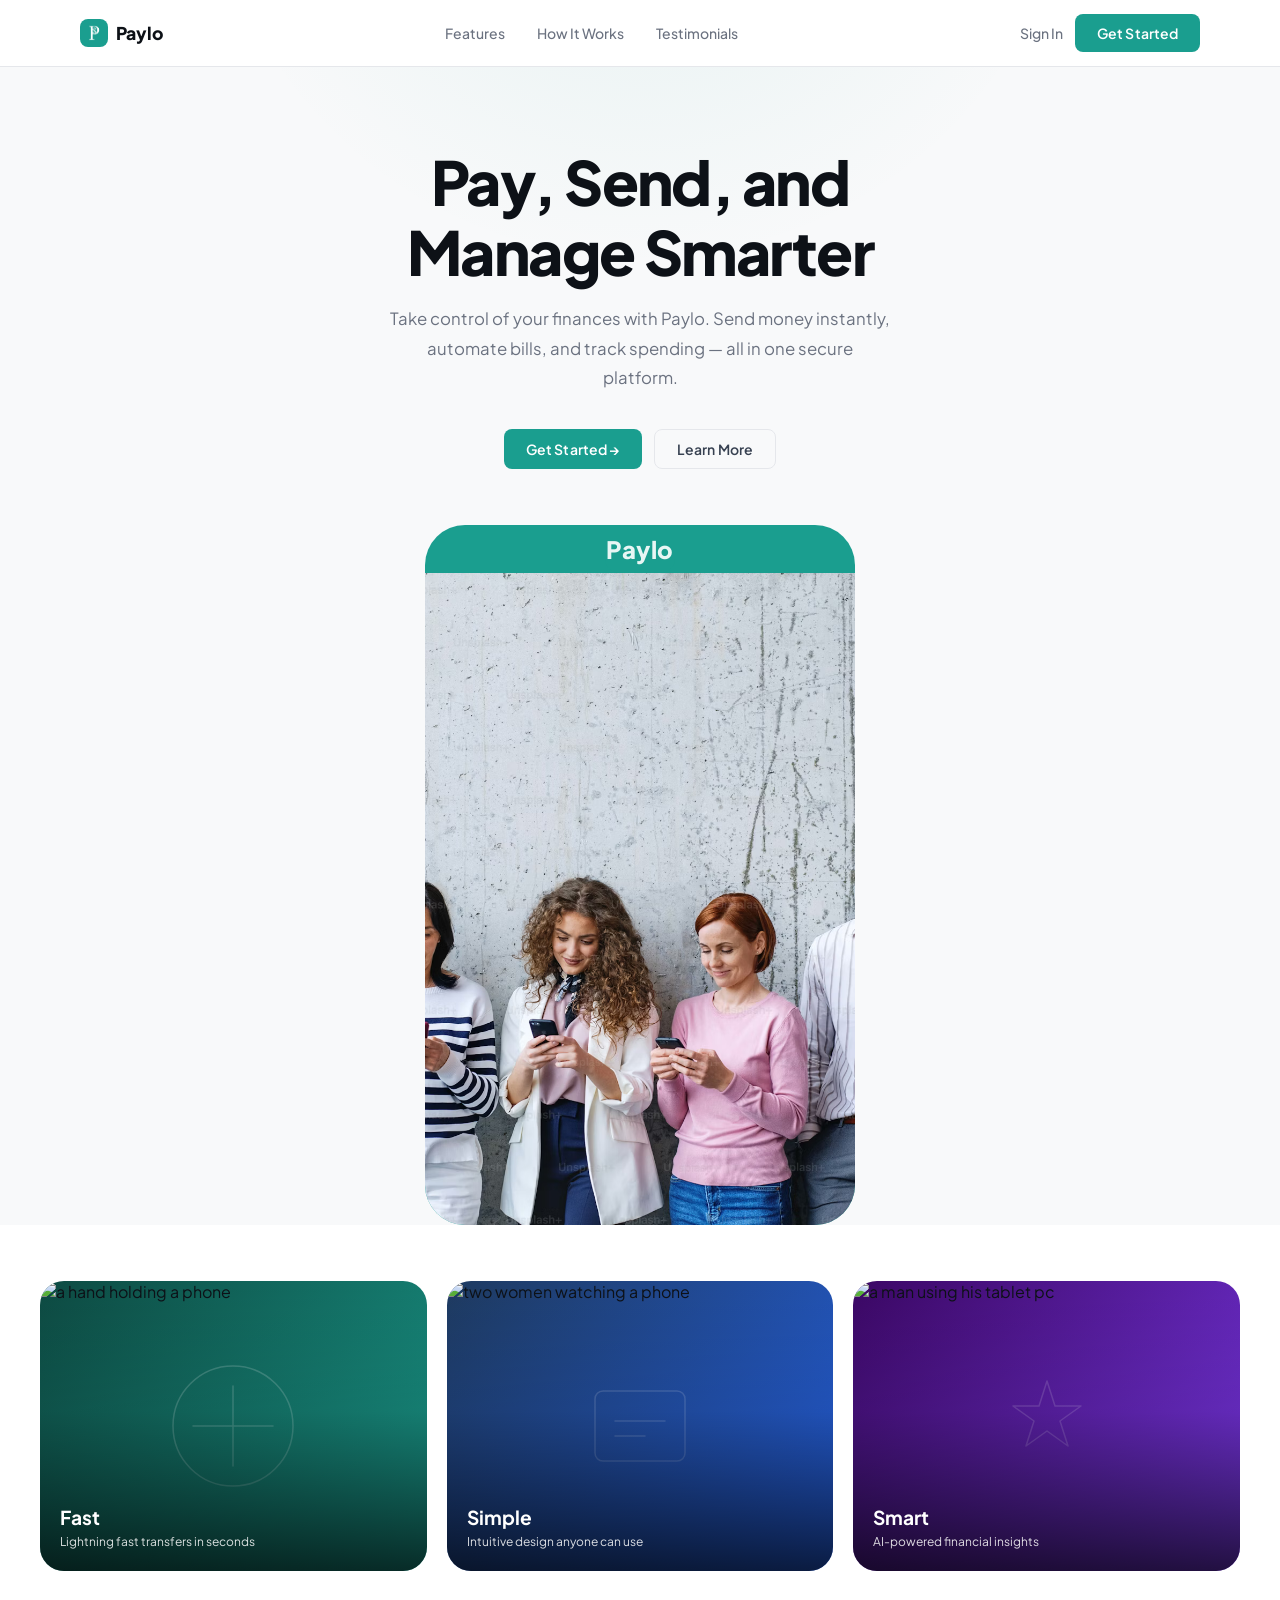
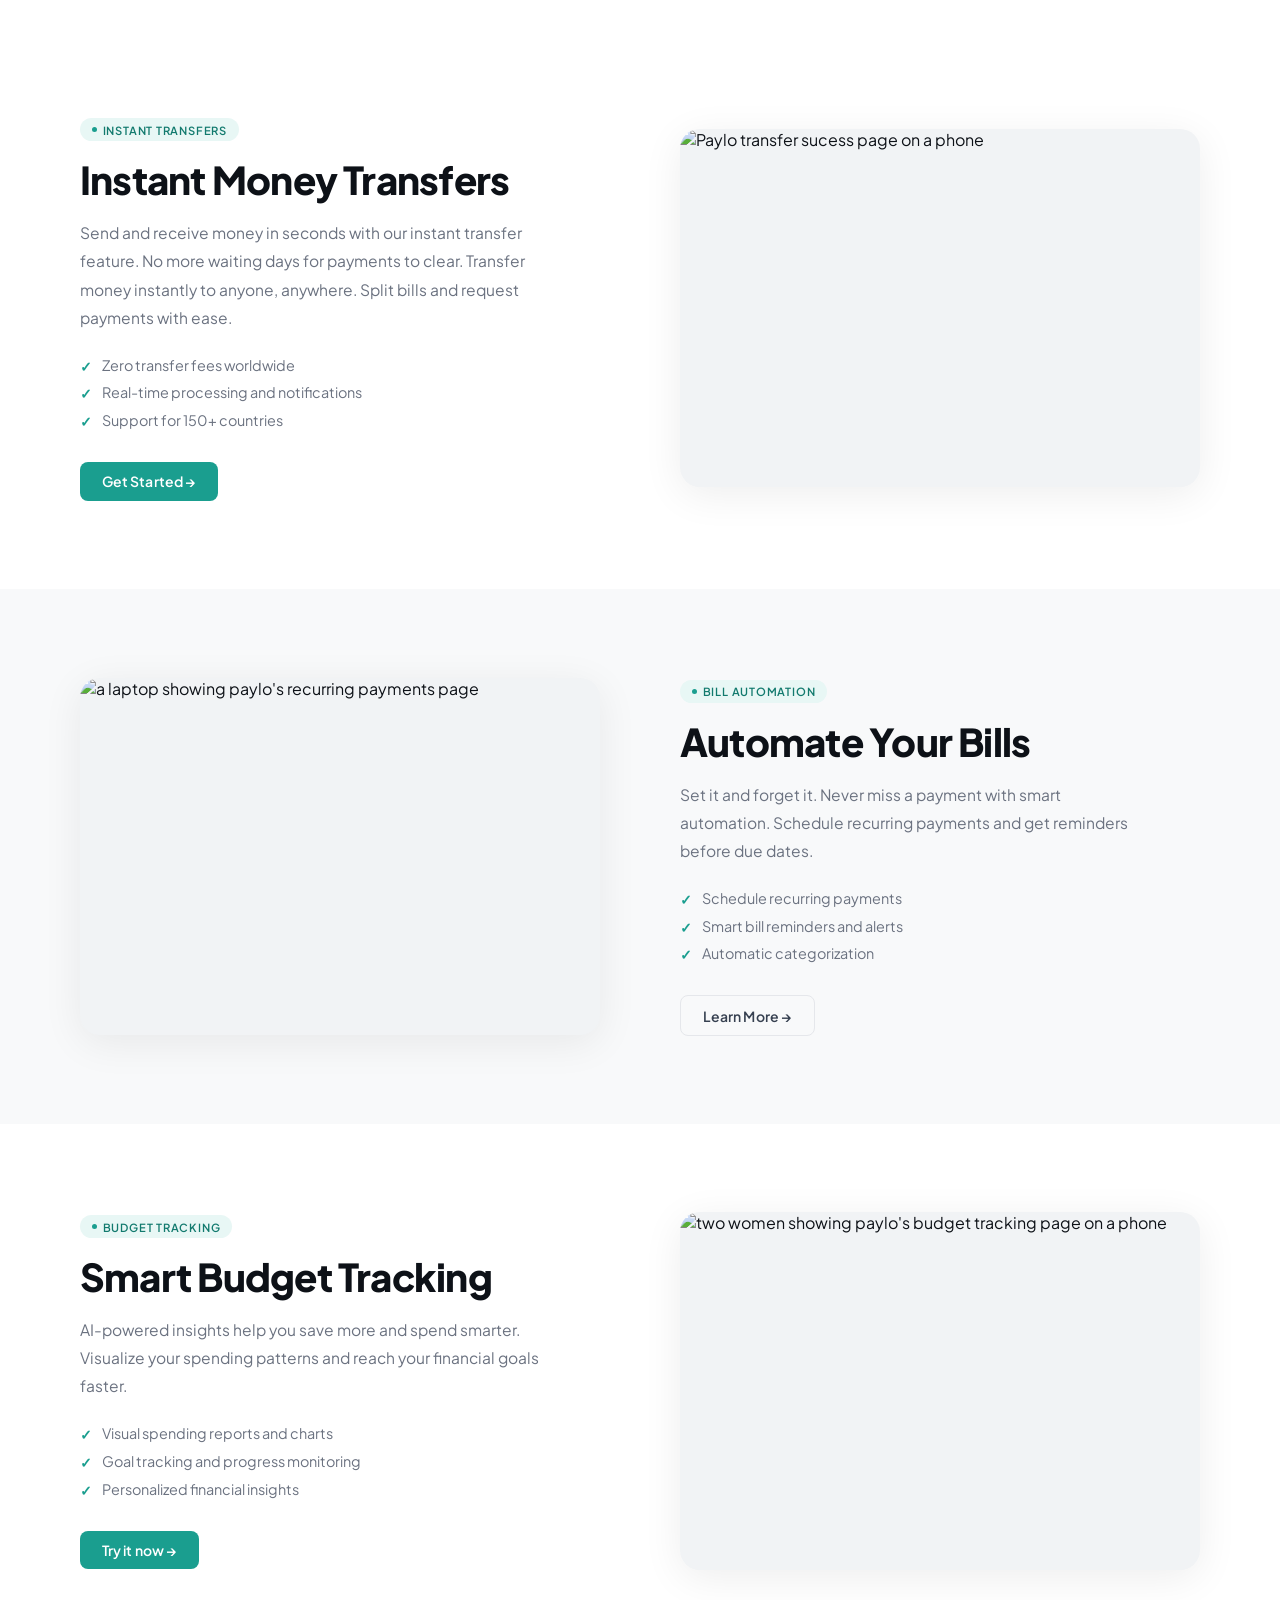
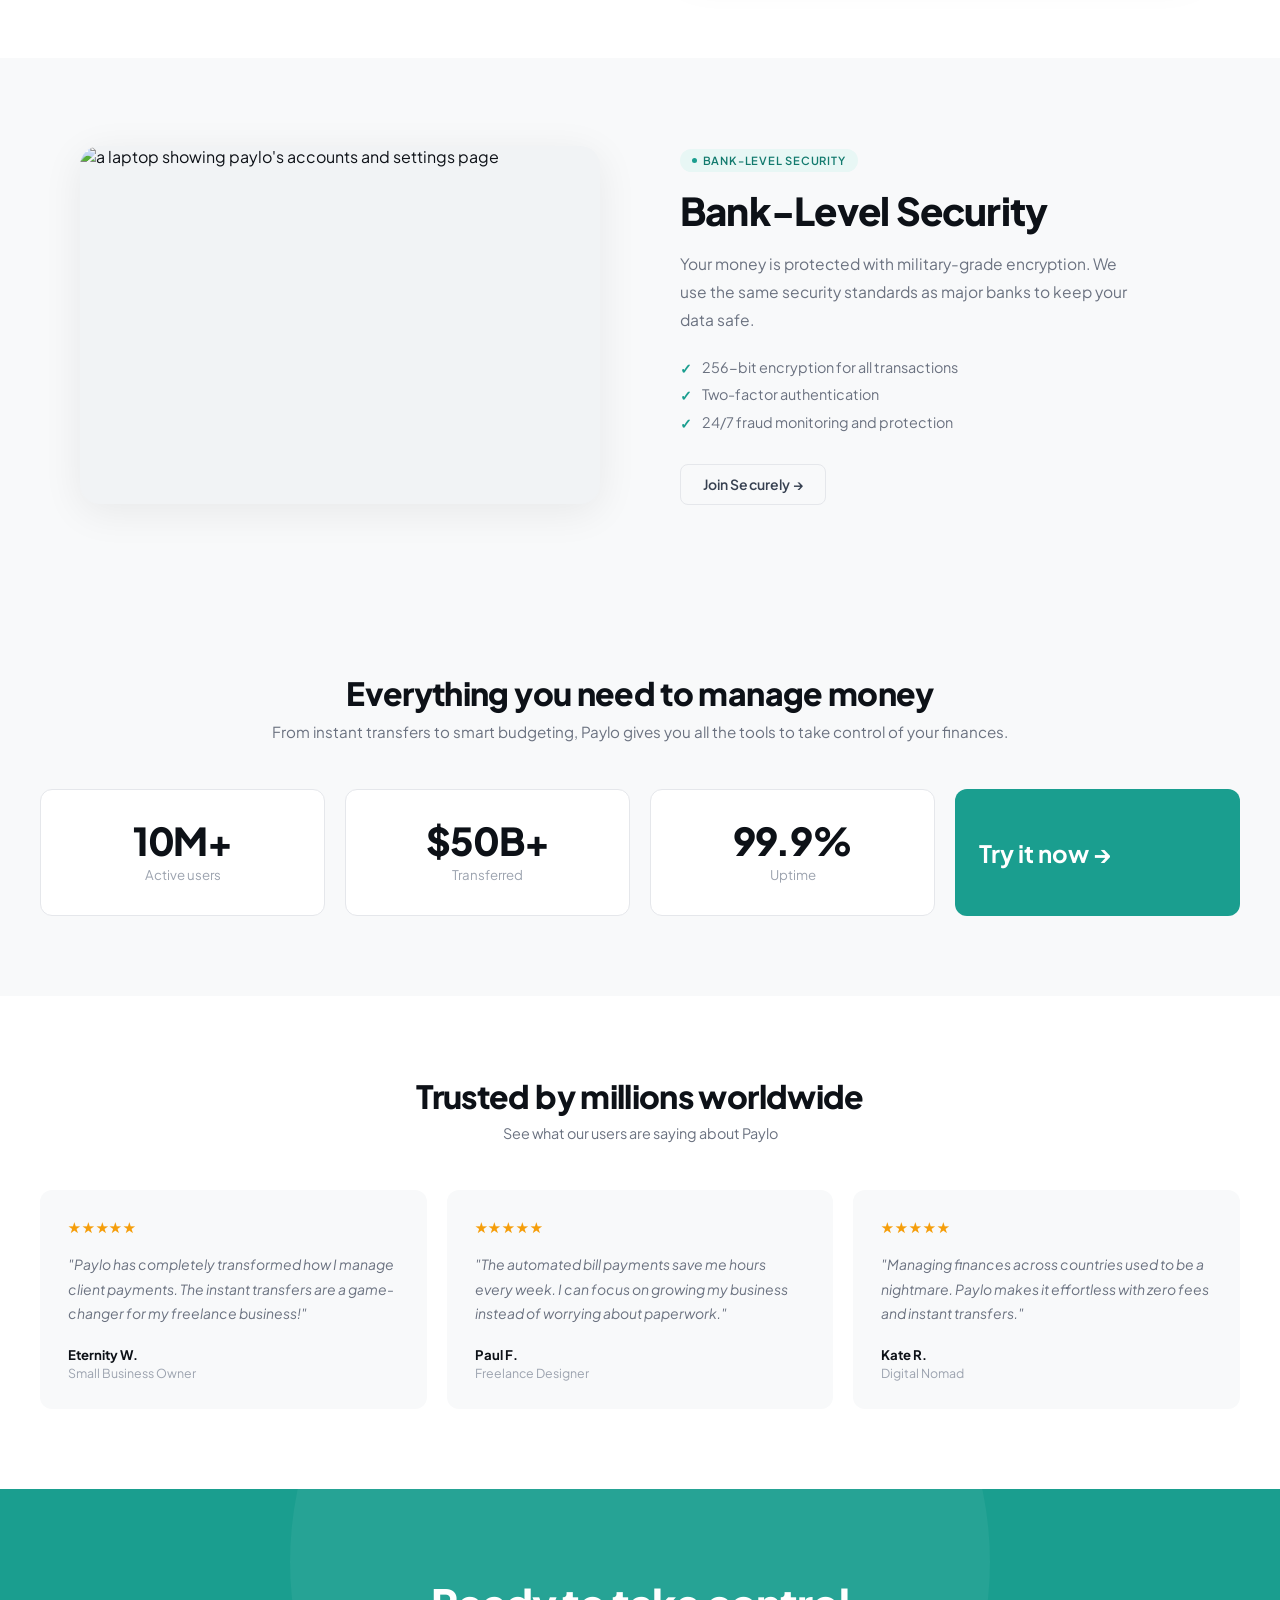
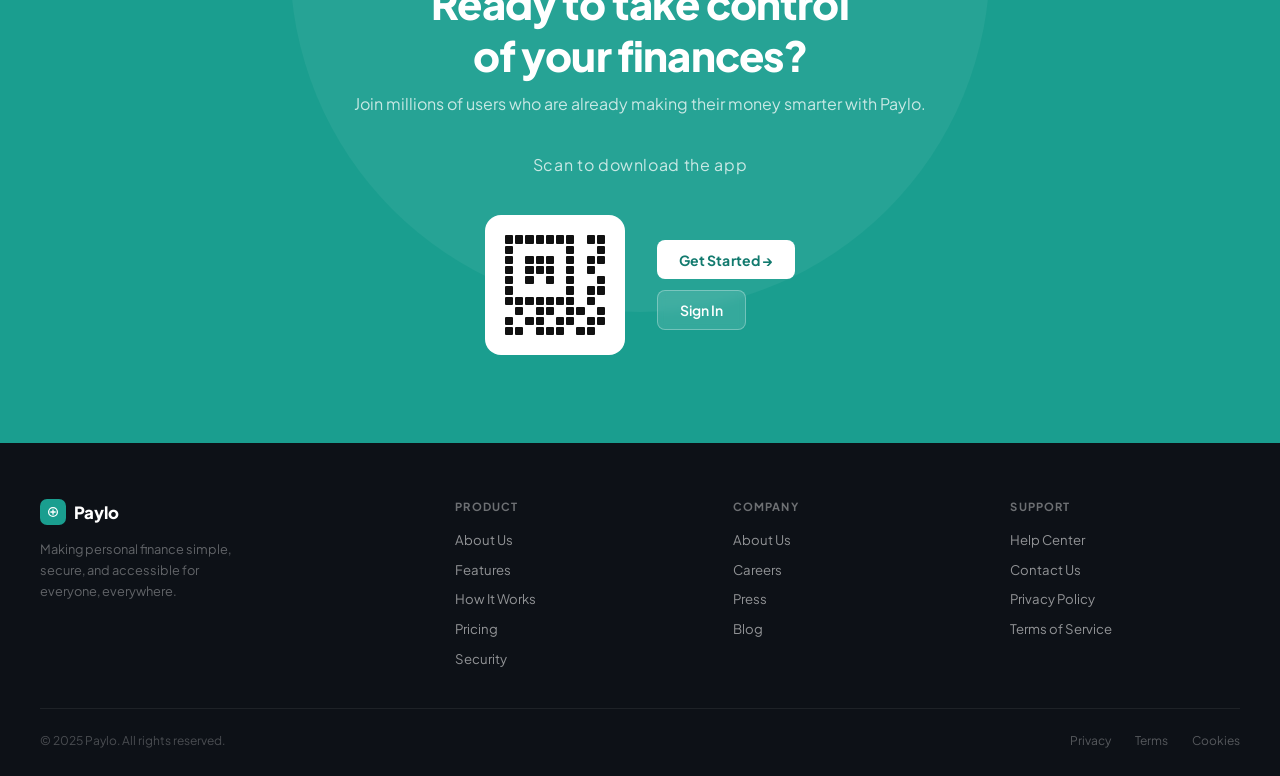
==== commit def28464: "v3" ====
--- a/paylo-homepage.html
+++ b/paylo-homepage.html
@@ -68,6 +68,7 @@
           <div class="qw"></div><div class="qb"></div><div class="qw"></div><div class="qb"></div><div class="qw"></div><div class="qb"></div><div class="qw"></div><div class="qb"></div>
         </div>
       </div> -->
+
     </div>
   </div>
 </section>
@@ -75,6 +76,7 @@
 <!-- ── FEAT INTRO CARDS ── -->
 <section class="feat-intro" id="features">
   <div class="feat-cards">
+
     <div class="feat-card reveal">
       <div class="feat-card-bg" style="background:linear-gradient(135deg,#0d4a42 0%,#1a9e8f 100%)">
         <div style="position:absolute;inset:0;display:flex;align-items:center;justify-content:center;opacity:.18">
@@ -87,6 +89,7 @@
         <p>Lightning fast transfers in seconds</p>
       </div>
     </div>
+
     <div class="feat-card reveal d1">
       <div class="feat-card-bg" style="background:linear-gradient(135deg,#1e3a5f 0%,#2563eb 100%)">
         <div style="position:absolute;inset:0;display:flex;align-items:center;justify-content:center;opacity:.15">
@@ -99,6 +102,7 @@
         <p>Intuitive design anyone can use</p>
       </div>
     </div>
+
     <div class="feat-card reveal d2">
       <div class="feat-card-bg" style="background:linear-gradient(135deg,#3b0764 0%,#7c3aed 100%)">
         <div style="position:absolute;inset:0;display:flex;align-items:center;justify-content:center;opacity:.15">
@@ -111,6 +115,7 @@
         <p>AI-powered financial insights</p>
       </div>
     </div>
+
   </div>
 </section>
 
@@ -128,32 +133,11 @@
       </ul>
       <a class="btn btn-teal" href="#">Get Started →</a>
     </div>
+
     <div class="feat-visual reveal d1">
-      <div class="send-mock">
-        <div class="send-hd">
-          <div class="send-hd-top">
-            <span class="send-hd-title">Send Money</span>
-            <span class="send-step-indicator">Step 2 of 3</span>
-          </div>
-          <div class="send-steps">
-            <div class="send-step on"></div>
-            <div class="send-step on"></div>
-            <div class="send-step"></div>
-          </div>
-        </div>
-        <div class="send-bd">
-          <div class="send-field-label">To</div>
-          <div class="send-field">
-            <div class="send-field-avatar">BK</div>
-            <div class="send-field-val">Brandon Kim</div>
-          </div>
-          <div class="send-field-label">Amount</div>
-          <div class="send-amount">$45.00</div>
-          <div class="send-fee">✓ &nbsp;$0.00 fee · Arrives instantly</div>
-          <button class="send-btn">Confirm &amp; Send</button>
-        </div>
-      </div>
-    </div>
+        <img src="src/transfer.png" alt="Paylo transfer sucess page on a phone">
+    </div>
+
   </div>
 </section>
 
@@ -171,32 +155,11 @@
       </ul>
       <a class="btn btn-ghost" href="#">Learn More →</a>
     </div>
+
     <div class="feat-visual reveal d1">
-      <div class="mock">
-        <div class="mock-hd">
-          <div class="mock-hd-title">Scheduled Payments</div>
-          <div class="mock-hd-row">
-            <div class="mock-hd-chip"><div class="mock-hd-chip-label">This month</div><div class="mock-hd-chip-val">$284</div></div>
-            <div class="mock-hd-chip"><div class="mock-hd-chip-label">Bills due</div><div class="mock-hd-chip-val">3</div></div>
-          </div>
-        </div>
-        <div class="mock-bd">
-          <div style="font-size:8px;font-weight:600;color:var(--ink4);letter-spacing:.07em;text-transform:uppercase;margin-bottom:2px">Upcoming</div>
-          <div class="mock-row">
-            <div class="mock-row-l"><div class="mock-ic" style="background:#fef9c3">💡</div><div><div class="mock-name">Electricity</div><div class="mock-sub">Due Dec 15</div></div></div>
-            <div style="text-align:right"><div class="mock-amt mock-neg">$89.00</div><div style="font-size:7px;color:var(--ink4)">Auto-pay on</div></div>
-          </div>
-          <div class="mock-row">
-            <div class="mock-row-l"><div class="mock-ic" style="background:#dbeafe">🌐</div><div><div class="mock-name">Internet</div><div class="mock-sub">Due Dec 18</div></div></div>
-            <div style="text-align:right"><div class="mock-amt mock-neg">$65.00</div><div style="font-size:7px;color:var(--ink4)">Auto-pay on</div></div>
-          </div>
-          <div class="mock-row">
-            <div class="mock-row-l"><div class="mock-ic" style="background:#fce7f3">🏠</div><div><div class="mock-name">Rent</div><div class="mock-sub">Dec 1</div></div></div>
-            <div style="text-align:right"><div class="mock-amt" style="color:var(--teal)">$1,400</div><div class="mock-badge mock-badge-g" style="display:inline-block;margin-top:2px">Paid ✓</div></div>
-          </div>
-        </div>
-      </div>
-    </div>
+      <img src="src/autobill.png" alt="a laptop showing paylo's recurring payments page">
+    </div>
+
   </div>
 </section>
 
@@ -214,25 +177,11 @@
       </ul>
       <a class="btn btn-teal" href="#">Try it now →</a>
     </div>
+
     <div class="feat-visual reveal d1">
-      <div class="mock">
-        <div class="mock-hd">
-          <div class="mock-hd-title">Budget Overview</div>
-          <div style="font-size:8.5px;color:rgba(255,255,255,.6);margin-top:3px">December 2025 · 18 days left</div>
-        </div>
-        <div class="mock-bd">
-          <div style="font-size:8px;font-weight:600;color:var(--ink4);letter-spacing:.07em;text-transform:uppercase;margin-bottom:6px">Spending by category</div>
-          <div class="bud-bar-row"><div class="bud-cat">🍔 Food</div><div class="bud-track"><div class="bud-fill" style="width:80%;background:#f59e0b"></div></div><div class="bud-val">$320/$400</div></div>
-          <div class="bud-bar-row"><div class="bud-cat">🚌 Transport</div><div class="bud-track"><div class="bud-fill" style="width:63%;background:var(--teal)"></div></div><div class="bud-val">$95/$150</div></div>
-          <div class="bud-bar-row"><div class="bud-cat">🎬 Entertain.</div><div class="bud-track"><div class="bud-fill" style="width:95%;background:#ef4444"></div></div><div class="bud-val">$190/$200</div></div>
-          <div class="bud-bar-row"><div class="bud-cat">🛍 Shopping</div><div class="bud-track"><div class="bud-fill" style="width:40%;background:#8b5cf6"></div></div><div class="bud-val">$120/$300</div></div>
-          <div style="margin-top:8px;padding:8px 10px;background:#f0fdf9;border-radius:9px;border:1px solid #d1fae5;display:flex;justify-content:space-between;align-items:center">
-            <div><div style="font-size:9px;font-weight:700;color:#0d9488">Savings Goal</div><div style="font-size:7.5px;color:var(--ink4);margin-top:1px">Emergency fund</div></div>
-            <div style="text-align:right"><div style="font-size:12px;font-weight:800;color:#0d9488">$800</div><div style="font-size:7.5px;color:var(--ink4)">of $2,000</div></div>
-          </div>
-        </div>
-      </div>
-    </div>
+      <img src="src/budget.png" alt="two women showing paylo's budget tracking page on a phone">
+    </div>
+
   </div>
 </section>
 
@@ -241,7 +190,7 @@
   <div class="feat-row-inner rev wrap">
     <div class="feat-copy reveal">
       <div class="tag tag-teal" style="margin-bottom:1rem"><span class="tag-dot"></span> Bank-Level Security</div>
-      <h2>Back-Level Security</h2>
+      <h2>Bank-Level Security</h2>
       <p>Your money is protected with military-grade encryption. We use the same security standards as major banks to keep your data safe.</p>
       <ul class="check-list">
         <li>256-bit encryption for all transactions</li>
@@ -251,34 +200,7 @@
       <a class="btn btn-ghost" href="#">Join Securely →</a>
     </div>
     <div class="feat-visual reveal d1">
-      <div class="sec-mock">
-        <div class="sec-hd">
-          <div class="sec-hd-title">Security Hub</div>
-          <div class="sec-hd-sub">Triple-locked protection active</div>
-        </div>
-        <div class="sec-bd">
-          <div class="sec-row">
-            <div><div class="sec-row-label">Face ID / Biometrics</div><div class="sec-row-sub">Instant secure login</div></div>
-            <div class="toggle"></div>
-          </div>
-          <div class="sec-row">
-            <div><div class="sec-row-label">Two-Factor Authentication</div><div class="sec-row-sub">SMS + Authenticator app</div></div>
-            <div class="toggle"></div>
-          </div>
-          <div class="sec-row">
-            <div><div class="sec-row-label">Transaction Alerts</div><div class="sec-row-sub">Instant push notifications</div></div>
-            <div class="toggle"></div>
-          </div>
-          <div class="sec-row">
-            <div><div class="sec-row-label">256-bit Encryption</div><div class="sec-row-sub">Bank-grade protection</div></div>
-            <div class="sec-chip">Active</div>
-          </div>
-          <div class="sec-footer">
-            <span style="font-size:16px">🛡</span>
-            <span class="sec-footer-txt">Your account is fully protected</span>
-          </div>
-        </div>
-      </div>
+       <img src="src/security.png" alt="a laptop showing paylo's accounts and settings page">
     </div>
   </div>
 </section>
@@ -398,24 +320,6 @@
   </div>
 </footer>
 
-<script>
-  const els = document.querySelectorAll('.reveal');
-  const obs = new IntersectionObserver(e => e.forEach(x => { if(x.isIntersecting){x.target.classList.add('in');obs.unobserve(x.target)} }), {threshold:.1});
-  els.forEach(el => obs.observe(el));
-
-  const phone = document.querySelector(".phone-frame");
-  const wrapper = document.querySelector(".phone-wrapper");
-
-  window.addEventListener("scroll", () => {
-    const rect = wrapper.getBoundingClientRect();
-
-    // when wrapper hits top → expand
-    if (rect.top <= 0) {
-      phone.classList.add("expand");
-    } else {
-      phone.classList.remove("expand");
-    }
-  });
-</script>
+  <script src="paylo.hompage.js"></script>
 </body>
 </html>
--- a/style.paylo.homepage.css
+++ b/style.paylo.homepage.css
@@ -156,14 +156,120 @@
     .qb{background:#111;border-radius:1px}.qw{background:transparent}
 
     /* ── FEATURES INTRO (3 cards) ── */
-    .feat-intro{padding:3.5rem var(--g);background:#fff}
-    .feat-cards{display:grid;grid-template-columns:repeat(3,1fr);gap:1.25rem;max-width:var(--max);margin:0 auto}
-    .feat-card{border-radius:var(--r-lg);overflow:hidden;aspect-ratio:4/3;position:relative;cursor:default}
-    .feat-card-bg{position:absolute;inset:0}
-    .feat-card-overlay{position:absolute;inset:0;background:linear-gradient(to top,rgba(0,0,0,.72) 0%,rgba(0,0,0,.1) 55%,transparent 100%)}
-    .feat-card-text{position:absolute;bottom:0;left:0;right:0;padding:1.5rem 1.25rem 1.25rem}
+    .feat-intro{
+        padding:3.5rem var(--g);
+        background:#fff 
+    }
+
+    .feat-cards{
+        display:grid;
+        grid-template-columns:repeat(3,1fr);
+        gap:1.25rem;
+        max-width:var(--max);
+        margin:0 auto;
+    }
+
+    .feat-card{
+        border-radius:var(--r-lg);
+        overflow:hidden;
+        aspect-ratio:4/3;
+        position:relative;
+        cursor:default;
+        border-radius: 24px;
+        /* cursor: pointer; */
+
+        transition:transform 0.4s ease, box-shadow 0.4s ease;
+    }
+
+    .feat-card-bg{
+        position:absolute;
+        inset:0;
+
+        transition: transform 0.6s ease, filter 0.4s ease;
+    }
+
+    .feat-card-overlay{
+        position:absolute;
+        inset:0;
+        background:linear-gradient(to top,rgba(0,0,0,.72) 0%,rgba(0,0,0,.1) 55%,transparent 100%);
+        /* position: relative; */
+        /* z-index: 2; */
+
+        transition: transform 0.5s ease;
+    }
+
+    .feat-card-overlay .img {
+        width: 100%;
+        /* height: auto; */
+        transition: transform 0.6s ease;
+    }
+
+    .feat-card-text{
+        position:absolute;
+        bottom:0;
+        left:0;
+        right:0;
+        padding:1.5rem 1.25rem 1.25rem;
+        /* position: relative;
+        z-index: 3;
+        padding: 20px;
+        color: white; */
+        transition: transform 0.4s ease, opacity 0.4s ease;
+    
+    }
+
     .feat-card-text h3{font-size:1.2rem;font-weight:700;color:#fff;margin-bottom:.3rem}
-    .feat-card-text p{font-size:.75rem;color:rgba(255,255,255,.65);line-height:1.5}
+    .feat-card-text p{font-size:.75rem;color:rgba(255,255,255,.85);line-height:1.5}
+
+    /* ✨ HOVER EFFECT */
+    .feat-card:hover {
+        transform: translateY(-12px) scale(1.03);
+        box-shadow: 0 30px 80px rgba(0, 0, 0, 0.25);
+    }
+
+    /* Background animates slightly */
+    .feat-card:hover .feat-card-bg {
+        transform: scale(1.1);
+        filter: brightness(1.1);
+    }
+
+    /* Image zooms in */
+        .feat-card:hover .feat-card-overlay .img {
+        transform: scale(1.08);
+    }
+
+    /* Text rises slightly */
+        .feat-card:hover .feat-card-text {
+        transform: translateY(-4px);
+    }
+
+    /* Optional glow effect */
+    .feat-card::after {
+        content: "";
+        position: absolute;
+        inset: 0;
+        border-radius: inherit;
+        opacity: 0;
+        transition: opacity 0.4s ease;
+
+        background: radial-gradient(
+            circle at top,
+            rgba(255,255,255,0.25),
+            transparent 60%
+        );
+    }
+
+    .feat-card:hover::after {
+        opacity: 1;
+    }
+
+    .feat-card-container:hover .feat-card {
+        opacity: 0.6;
+    }
+
+    .feat-card-container:hover .feat-card:hover {
+        opacity: 1;
+    }
 
     /* ── FEATURE ROW BASE ── */
     .feat-row{padding:5.5rem var(--g)}
@@ -178,10 +284,27 @@
     .check-list li{display:flex;align-items:flex-start;gap:.6rem;font-size:.9rem;color:var(--ink3)}
     .check-list li::before{content:'✓';color:var(--teal);font-weight:700;font-size:.85rem;flex-shrink:0;margin-top:.12rem}
 
-    .feat-visual{border-radius:var(--r-lg);overflow:hidden;aspect-ratio:16/11;background:var(--bg2);display:flex;align-items:center;justify-content:center;position:relative;box-shadow:0 8px 40px rgba(0,0,0,.07)}
+    .feat-visual{
+        border-radius:var(--r-lg);
+        overflow:hidden;
+        aspect-ratio:16/11;
+        background:var(--bg2);
+        display:flex;
+        align-items:center;
+        justify-content:center;
+        position:relative;
+        box-shadow:0 8px 40px rgba(0,0,0,.07);
+    }
 
     /* ── MOCK SCREENS for feature rows ── */
-    .mock{font-family:var(--sans);font-size:11px;width:88%;border-radius:14px;overflow:hidden;box-shadow:0 8px 32px rgba(0,0,0,.12);background:#fff}
+    .mock{
+        font-family:var(--sans);
+        font-size:11px;width:88%;
+        border-radius:14px;overflow:hidden;
+        box-shadow:0 8px 32px rgba(0,0,0,.12);
+        background:#fff;
+    }
+
     .mock-hd{background:var(--teal);padding:14px 16px 12px;color:#fff}
     .mock-hd-title{font-size:12px;font-weight:700;color:#fff;margin-bottom:8px}
     .mock-hd-row{display:flex;gap:6px}
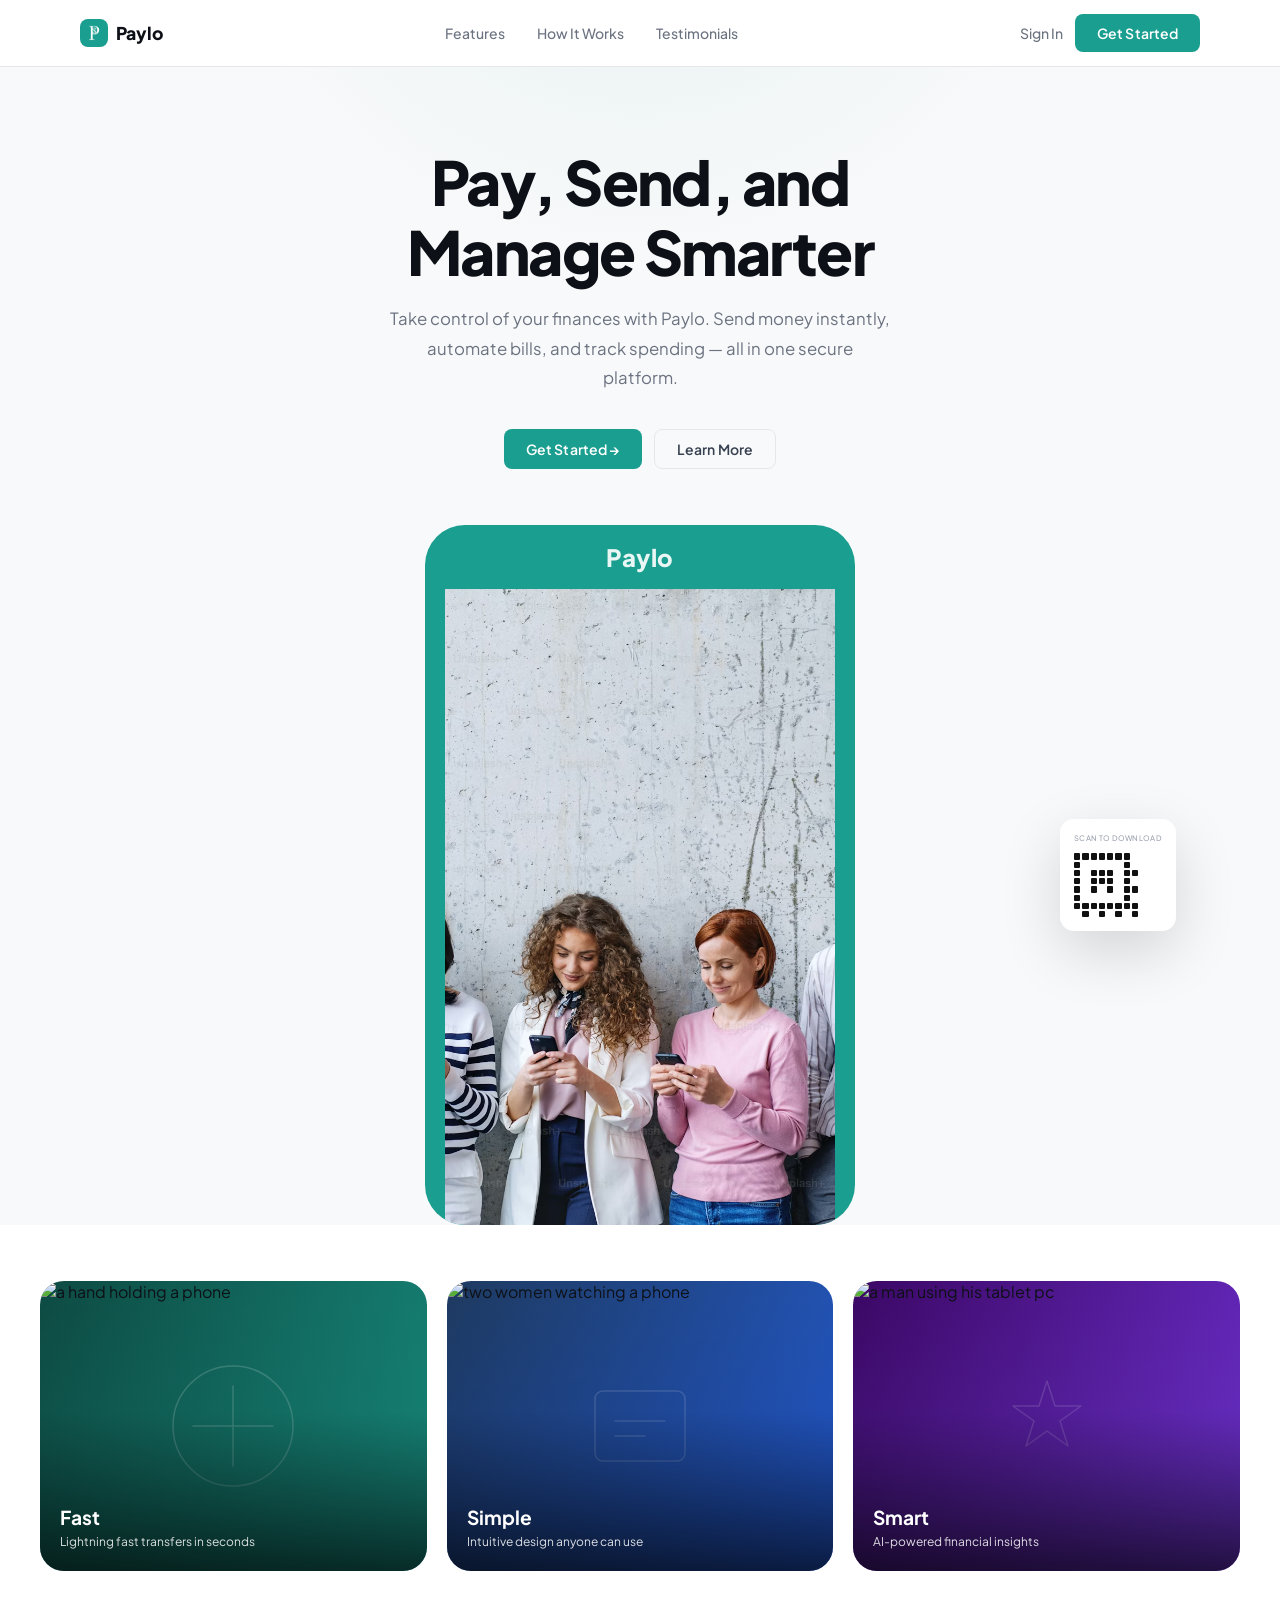
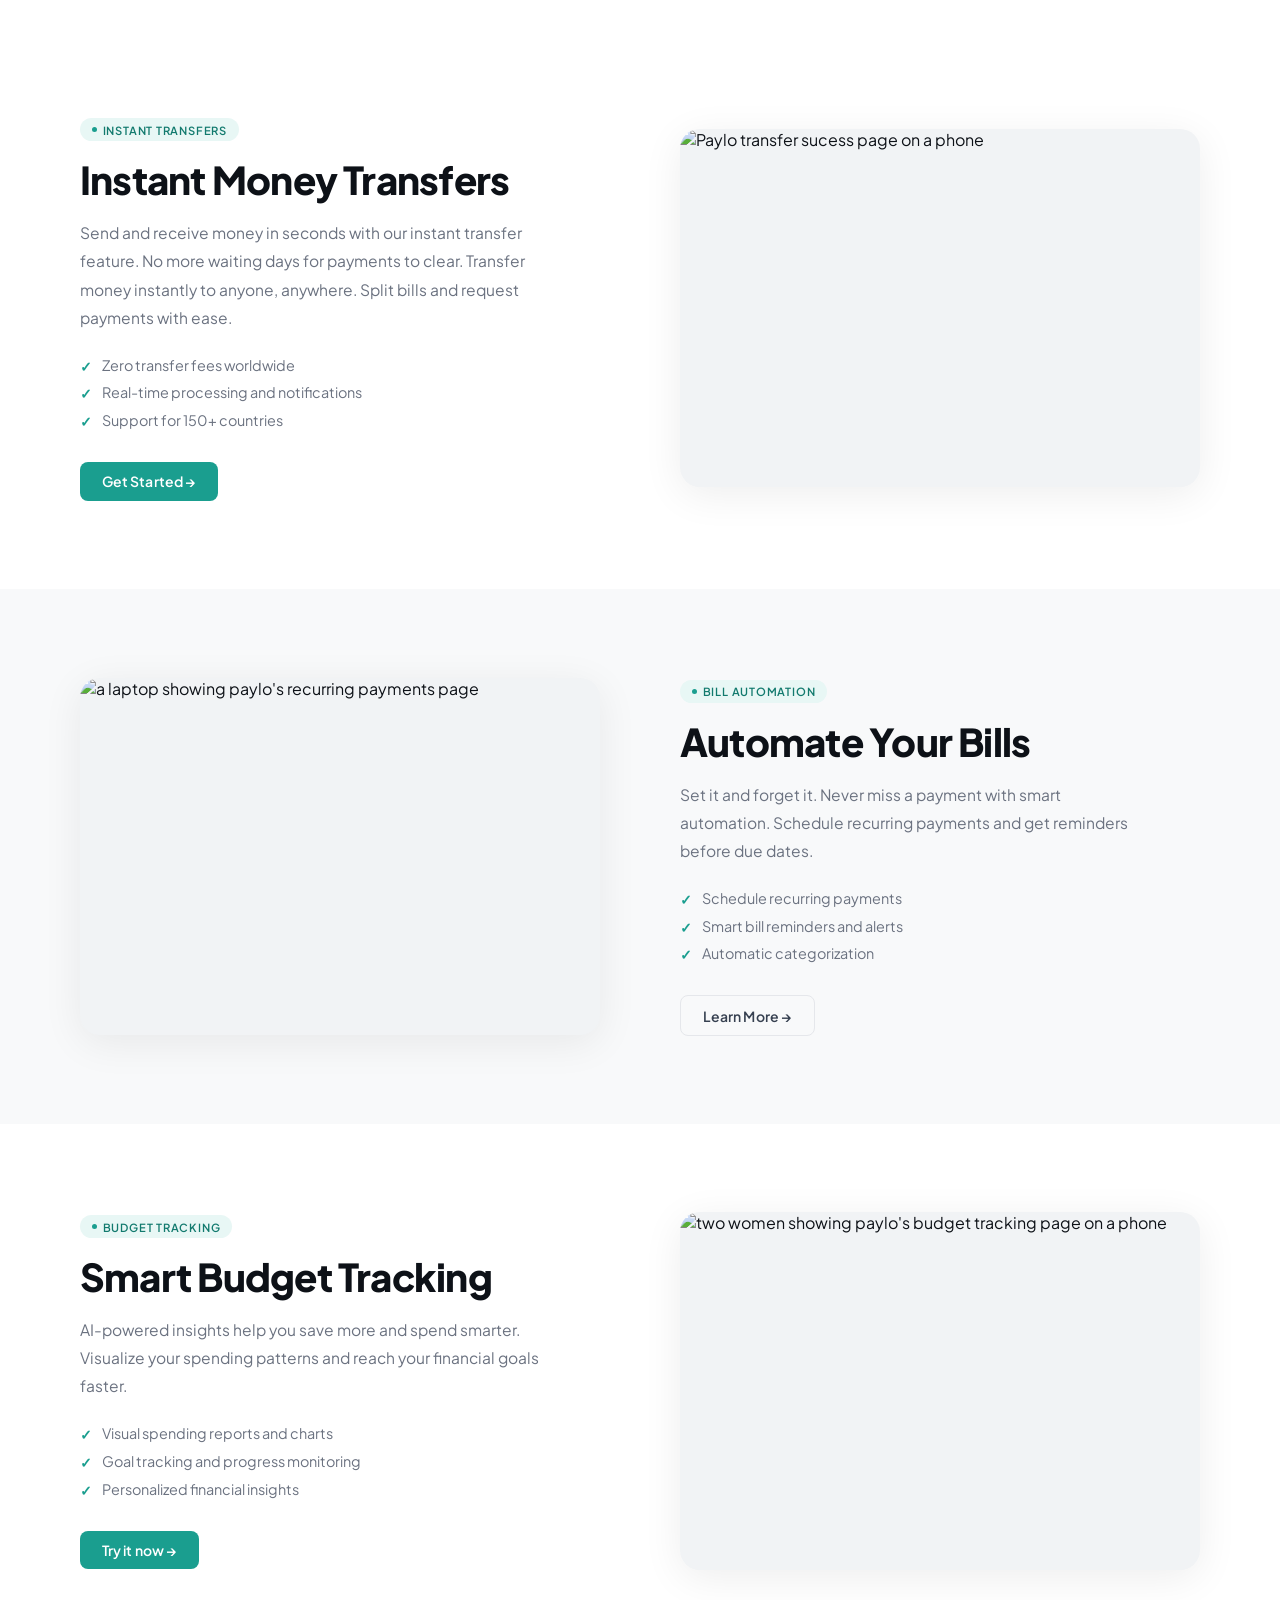
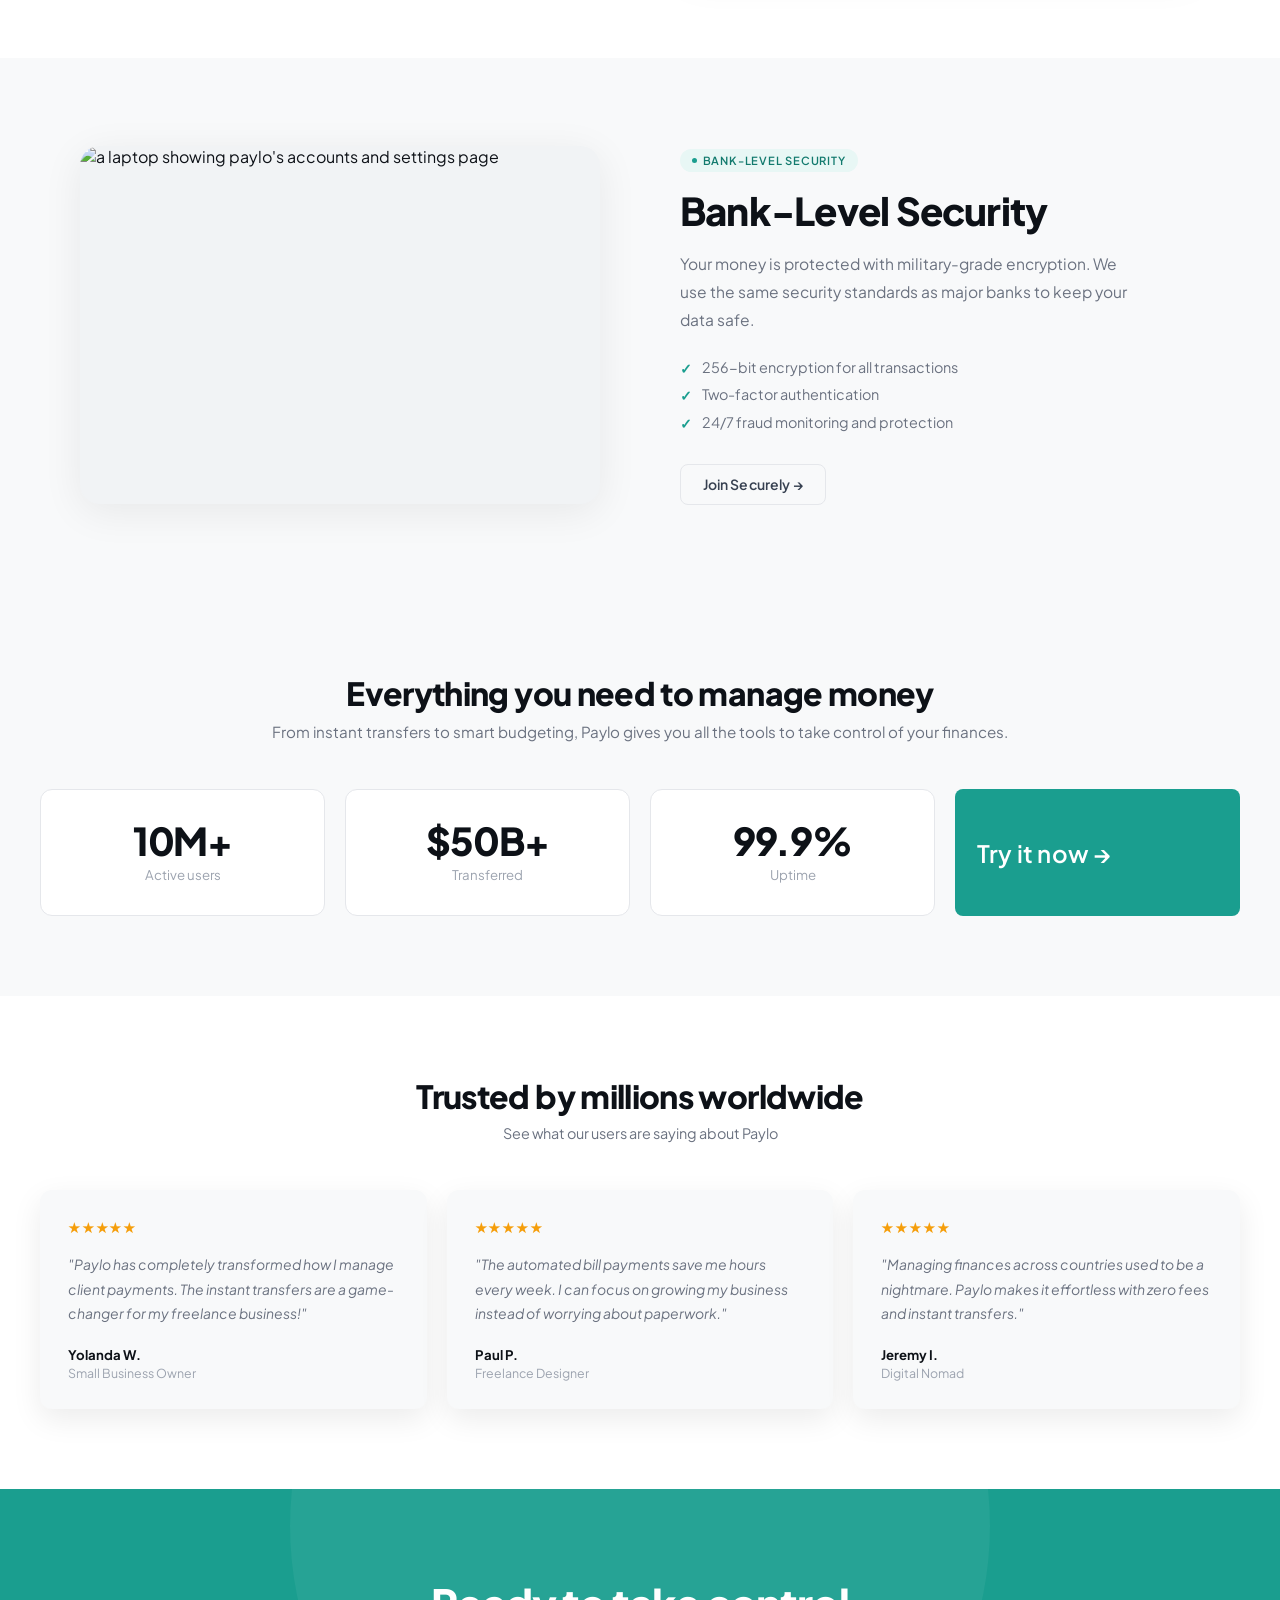
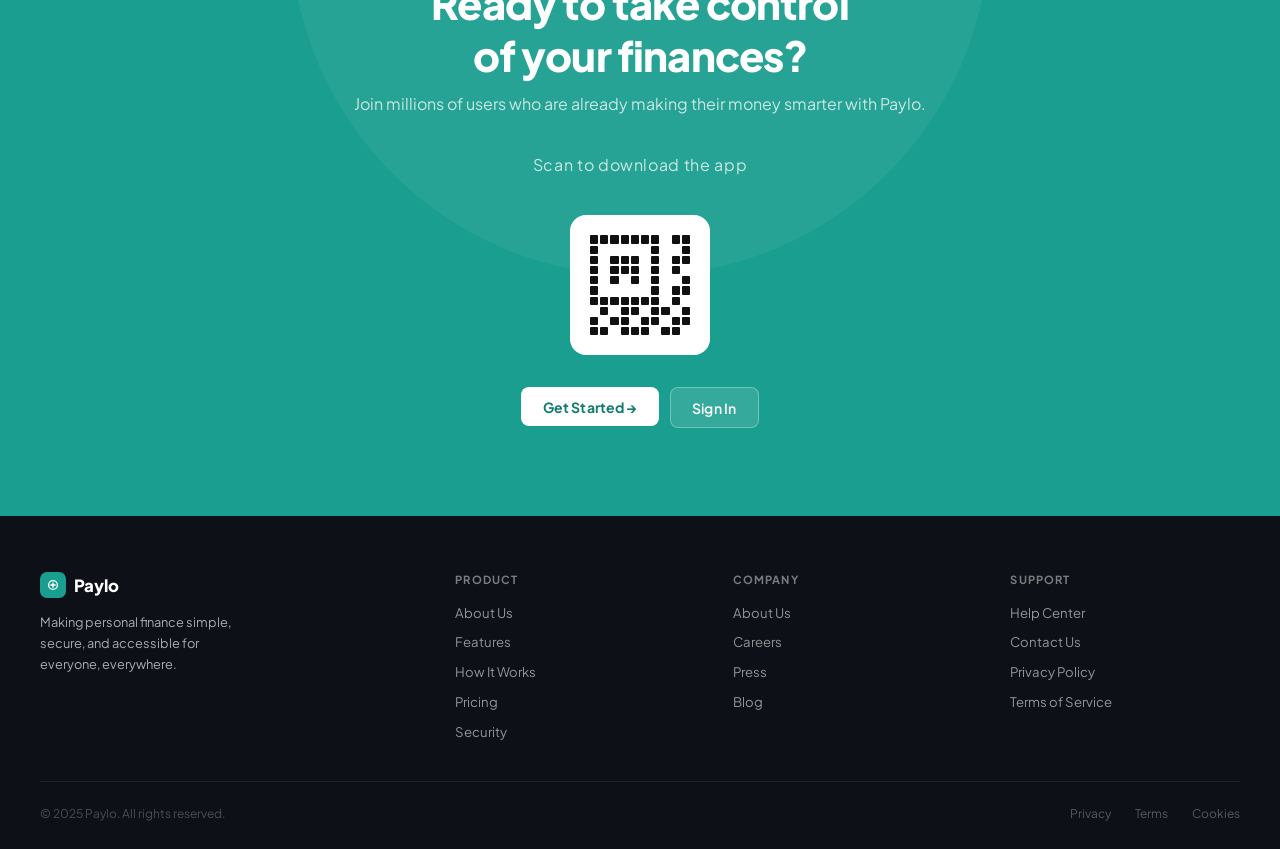
==== commit bf44e679: "v4" ====
--- a/paylo-homepage.html
+++ b/paylo-homepage.html
@@ -54,8 +54,8 @@
       </div>
     </div>
 
-      <!-- QR -->
-      <!-- <div class="qr-card">
+    <!-- QR -->
+      <div class="qr-card">
         <div class="qr-label">Scan to download</div>
         <div class="qr">
           <div class="qb"></div><div class="qb"></div><div class="qb"></div><div class="qb"></div><div class="qb"></div><div class="qb"></div><div class="qb"></div><div class="qw"></div>
@@ -67,7 +67,7 @@
           <div class="qb"></div><div class="qb"></div><div class="qb"></div><div class="qb"></div><div class="qb"></div><div class="qb"></div><div class="qb"></div><div class="qb"></div>
           <div class="qw"></div><div class="qb"></div><div class="qw"></div><div class="qb"></div><div class="qw"></div><div class="qb"></div><div class="qw"></div><div class="qb"></div>
         </div>
-      </div> -->
+      </div>
 
     </div>
   </div>
@@ -214,7 +214,7 @@
       <div class="stat-box reveal"><div class="stat-num">10M+</div><div class="stat-lbl">Active users</div></div>
       <div class="stat-box reveal d1"><div class="stat-num">$50B+</div><div class="stat-lbl">Transferred</div></div>
       <div class="stat-box reveal d2"><div class="stat-num">99.9%</div><div class="stat-lbl">Uptime</div></div>
-      <div class="stat-cta reveal d3"><a href="#" style="font-size: 24px; ">Try it now →</a></div>
+      <a class="btn btn-teal" href="#" style="font-size: 24px;">Try it now →</a>
     </div>
   </div>
 </section>
@@ -228,17 +228,17 @@
       <div class="testi-card reveal">
         <div class="stars">★★★★★</div>
         <p class="testi-body">"Paylo has completely transformed how I manage client payments. The instant transfers are a game-changer for my freelance business!"</p>
-        <div class="testi-name">Eternity W.</div><div class="testi-role">Small Business Owner</div>
+        <div class="testi-name">Yolanda W.</div><div class="testi-role">Small Business Owner</div>
       </div>
       <div class="testi-card reveal d1">
         <div class="stars">★★★★★</div>
         <p class="testi-body">"The automated bill payments save me hours every week. I can focus on growing my business instead of worrying about paperwork."</p>
-        <div class="testi-name">Paul F.</div><div class="testi-role">Freelance Designer</div>
+        <div class="testi-name">Paul P.</div><div class="testi-role">Freelance Designer</div>
       </div>
       <div class="testi-card reveal d2">
         <div class="stars">★★★★★</div>
         <p class="testi-body">"Managing finances across countries used to be a nightmare. Paylo makes it effortless with zero fees and instant transfers."</p>
-        <div class="testi-name">Kate R.</div><div class="testi-role">Digital Nomad</div>
+        <div class="testi-name">Jeremy I.</div><div class="testi-role">Digital Nomad</div>
       </div>
     </div>
   </div>
--- a/style.paylo.homepage.css
+++ b/style.paylo.homepage.css
@@ -72,6 +72,7 @@
         background: #1a9e8f;
         position: sticky;
         top: 10vh;
+        padding: 0 20px;
 
         width: 430px;
         height: 700px;
@@ -88,6 +89,7 @@
         width: 100vw;
         height: 100vh;
         border-radius: 0;
+        padding: 0;
     }
 
     /* Screen + image always fill */
@@ -104,7 +106,7 @@
 
     .phone-notch{
         width:70px;
-        height:48px;
+        height:64px;
         background: var(--teal);
         border-radius:0 0 14px 14px;
         margin:0 auto;
@@ -150,10 +152,84 @@
     .app-action-label{font-size:7.5px;font-weight:600;color:var(--ink3)}
 
     /* QR card */
-    .qr-card{background:#fff;border-radius:14px;padding:12px;box-shadow:0 8px 32px rgba(0,0,0,.1);align-self:flex-end;margin-bottom:1.5rem}
-    .qr-label{font-size:7.5px;color:var(--ink4);text-align:center;margin-bottom:6px;letter-spacing:.04em;text-transform:uppercase;font-weight:500}
-    .qr{width:64px;height:64px;display:grid;grid-template-columns:repeat(8,1fr);gap:1.5px}
-    .qb{background:#111;border-radius:1px}.qw{background:transparent}
+    .qr-card{
+        background: #fff;
+        position: fixed;
+        right: 24px;
+        top: 50%;
+        transform: translateY(-50%);
+
+        width: fit-content;
+        height: auto;
+        padding: 14px;
+
+        background: white;
+        border-radius: 14px;
+
+        box-shadow: 0 20px 60px rgba(0,0,0,0.15);
+
+        z-index: 999;
+        transition: transform 0.3s ease, box-shadow 0.3s ease;
+
+        animation: float 4s ease-in-out infinite;
+                
+
+        /* padding:12px;
+        box-shadow:0 8px 32px rgba(0,0,0,.1);
+        align-self:flex-end;
+        margin-bottom:1.5rem */
+    }
+
+    /* Hover lift */
+    .qr-card:hover {
+        transform: translateY(-50%) translateY(-6px);
+        box-shadow: 0 30px 80px rgba(0,0,0,0.25);
+    }
+
+    /* QR grid */
+
+    .qr-label{
+        font-size:7.5px;
+        color:var(--ink4);
+        text-align:center;
+        margin-bottom:10px;
+        letter-spacing:.04em;
+        text-transform:uppercase;
+        font-weight:500;
+    }
+    .qr{
+        display: grid;
+        grid-template-columns: repeat(8, 1fr);
+        gap: 2px;
+        place-self: center;
+        
+        width:64px;
+        height:64px;
+    }
+    .qb{
+        background:#111;
+        border-radius:1px;
+
+        width: 100%;
+        padding-top: 100%;
+    }.qw{
+        background:transparent;
+
+        width: 100%;
+        padding-top: 100%;
+    }
+
+/* Hide on mobile */
+    @media (max-width: 768px) {
+        .qr-card {
+            display: none;
+        }
+    }
+/* Slight floating animation */
+    @keyframes float {
+        0%, 100% { transform: translateY(-50%) translateY(0); }
+        50% { transform: translateY(-50%) translateY(-6px); }
+    }
 
     /* ── FEATURES INTRO (3 cards) ── */
     .feat-intro{
@@ -383,11 +459,63 @@
     .testi-heading{font-size:clamp(1.5rem,2.5vw,2rem);font-weight:800;color:var(--ink);margin-bottom:.5rem;letter-spacing:-.02em}
     .testi-sub{font-size:.9rem;color:var(--ink3);margin-bottom:3rem}
     .testi-grid{display:grid;grid-template-columns:repeat(3,1fr);gap:1.25rem;text-align:left}
-    .testi-card{background:var(--bg);border-radius:var(--r);padding:1.75rem}
+
+    .testi-card{
+        background:var(--bg);
+        border-radius:var(--r);
+        padding:1.75rem;
+
+        position: relative;
+
+        transition: 
+            transform 0.35s ease,
+            box-shadow 0.35s ease;
+
+        box-shadow: 0 10px 30px rgba(0,0,0,0.08);
+        cursor: default;
+    }
+
     .stars{color:#f59e0b;font-size:.9rem;letter-spacing:.05rem;margin-bottom:1rem}
     .testi-body{font-size:.875rem;color:var(--ink3);line-height:1.75;font-style:italic;margin-bottom:1.25rem}
     .testi-name{font-size:.825rem;font-weight:700;color:var(--ink)}
     .testi-role{font-size:.775rem;color:var(--ink4);margin-top:.15rem}
+
+    /* ✨ HOVER EFFECT */
+    .testi-card:hover {
+        transform: translateY(-8px) scale(1.02);
+        box-shadow: 0 25px 60px rgba(0,0,0,0.15);
+        border: solid var(--teal) 2px;
+    }
+
+    /* stars slightly pop */
+    .testi-card:hover .stars {
+        transform: scale(1.1);
+    }
+
+    /* text becomes a bit darker for emphasis */
+    .testi-card:hover .testi-body {
+        color: #111;
+    }
+
+    /* subtle glow overlay */
+    .testi-card::after {
+        content: "";
+        position: absolute;
+        inset: 0;
+        border-radius: inherit;
+        opacity: 0;
+        transition: opacity 0.35s ease;
+
+        /* background: radial-gradient(
+            circle at top left,
+            rgba(0,0,0,0.04),
+            transparent 60%
+        ); */
+    }
+
+    .testi-card:hover::after {
+        opacity: 1;
+    }
 
     /* ── CTA BANNER ── */
     .cta-banner{background:var(--teal);padding:5.5rem var(--g);text-align:center;position:relative;overflow:hidden}
@@ -395,10 +523,23 @@
     .cta-banner h2{font-size:clamp(1.8rem,3.5vw,2.6rem);font-weight:800;color:#fff;letter-spacing:-.02em;margin-bottom:.75rem;position:relative}
     .cta-banner p{font-size:1rem;color:rgba(255,255,255,.75);margin-bottom:2.5rem;position:relative}
     .cta-scan-label{font-size:.78rem;color:rgba(255,255,255,.6);margin-bottom:1rem;letter-spacing:.04em;position:relative}
-    .cta-qr-wrap{display:flex;align-items:center;justify-content:center;gap:2rem;flex-wrap:wrap;position:relative}
+    .cta-qr-wrap{
+        display:flex; 
+        flex-direction:column; 
+        align-items:center;
+        justify-content:center;
+        gap:2rem;
+        flex-wrap:wrap;
+        position:relative
+    }
     .cta-qr-box{background:#fff;border-radius:16px;padding:1.25rem;display:inline-block}
     .qr-lg{width:100px;height:100px;display:grid;grid-template-columns:repeat(10,1fr);gap:2px}
-    .cta-btns{display:flex;flex-direction:column;align-items:flex-start;gap:.65rem}
+    .cta-btns{
+        display:flex;
+        flex-direction:row;
+        align-items:flex-start;
+        gap:.65rem
+    }
 
     /* ── FOOTER ── */
     footer{background:#0d1117;padding:3.5rem var(--g) 1.75rem}
@@ -407,8 +548,8 @@
     .foot-logo{display:flex;align-items:center;gap:.5rem;font-weight:800;font-size:1.05rem;color:#fff;margin-bottom:.85rem}
     .foot-logo-mark{width:26px;height:26px;background:var(--teal);border-radius:7px;display:flex;align-items:center;justify-content:center}
     .foot-logo-mark svg{width:14px;height:14px;fill:#fff}
-    .foot-tagline{font-size:.8rem;color:rgba(255,255,255,.35);line-height:1.65;max-width:210px}
-    .foot-col h4{font-size:.7rem;font-weight:700;letter-spacing:.1em;text-transform:uppercase;color:rgba(255,255,255,.4);margin-bottom:.9rem}
+    .foot-tagline{font-size:.8rem;color:rgba(255,255,255,.65);line-height:1.65;max-width:210px}
+    .foot-col h4{font-size:.7rem;font-weight:700;letter-spacing:.1em;text-transform:uppercase;color:rgba(255,255,255,.45);margin-bottom:.9rem}
     .foot-col ul{list-style:none;display:flex;flex-direction:column;gap:.55rem}
     .foot-col a{font-size:.825rem;color:rgba(255,255,255,.55);transition:color .15s}
     .foot-col a:hover{color:#fff}
